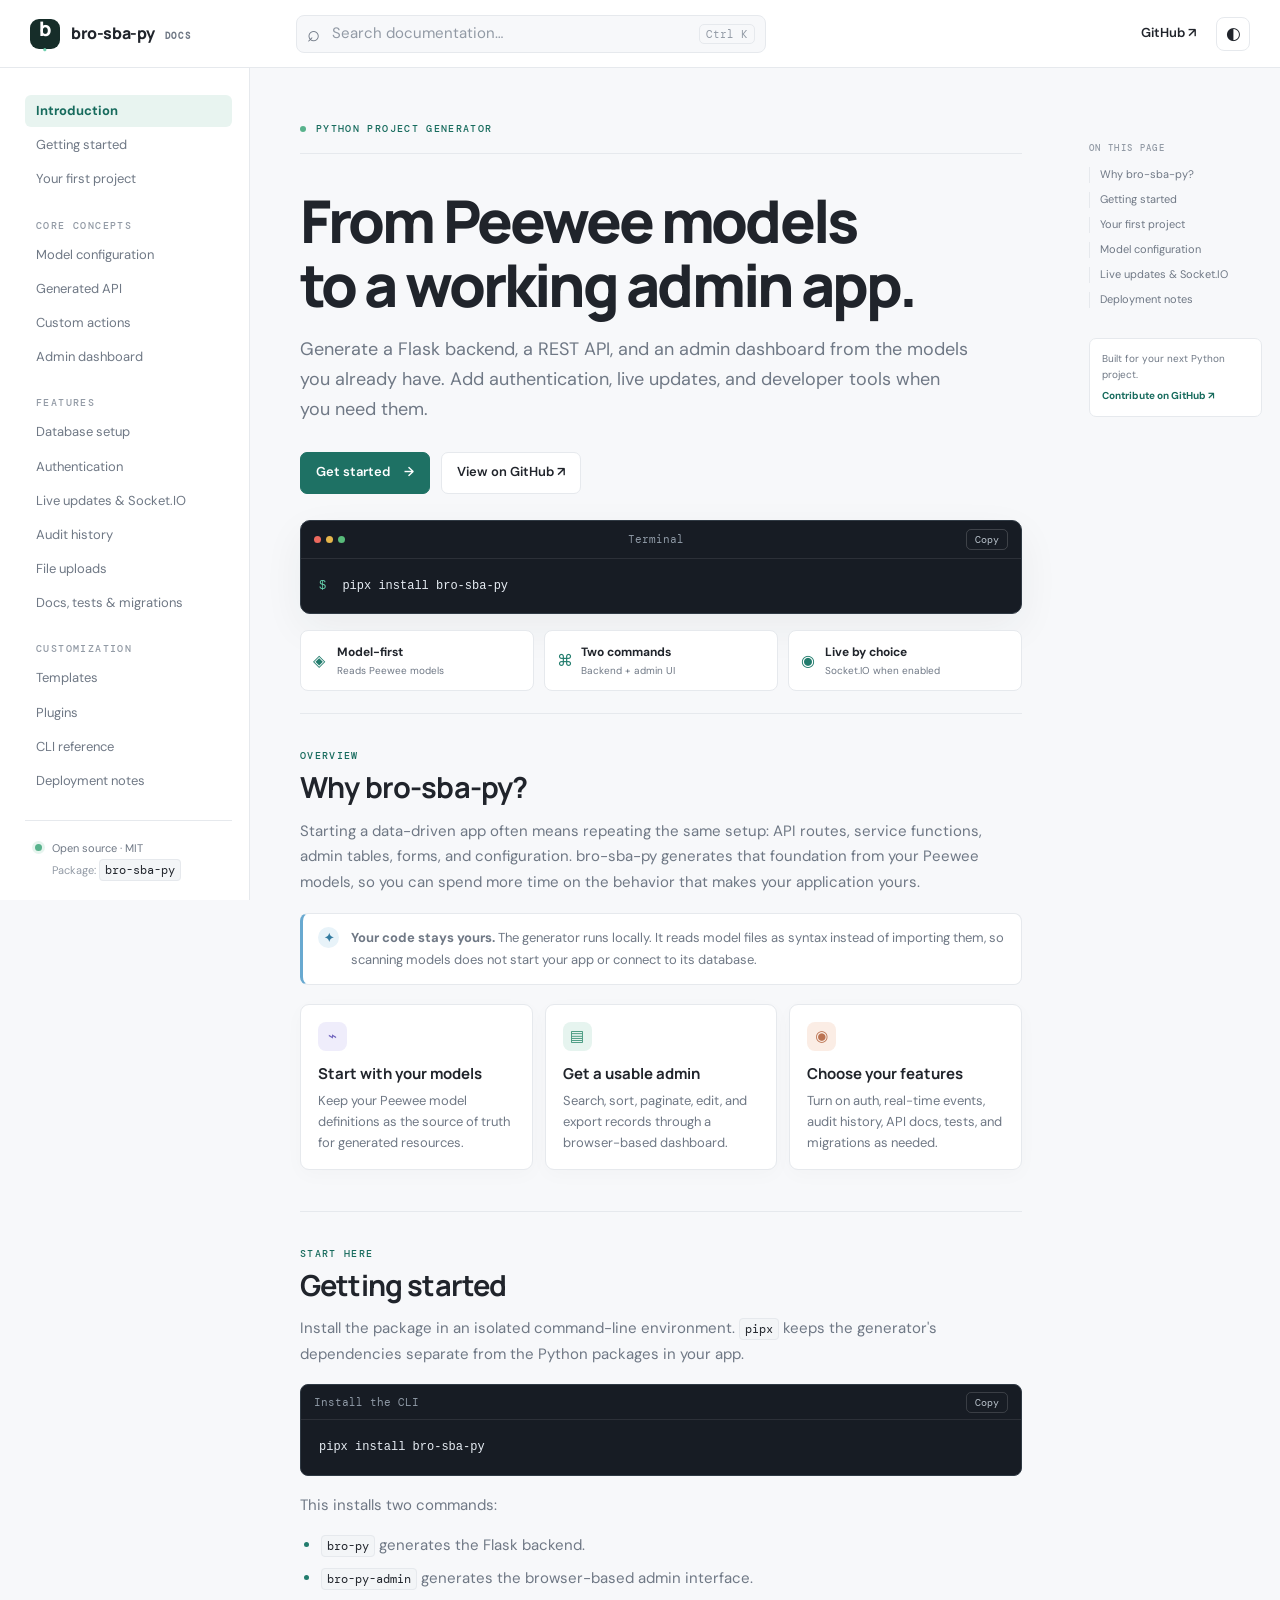
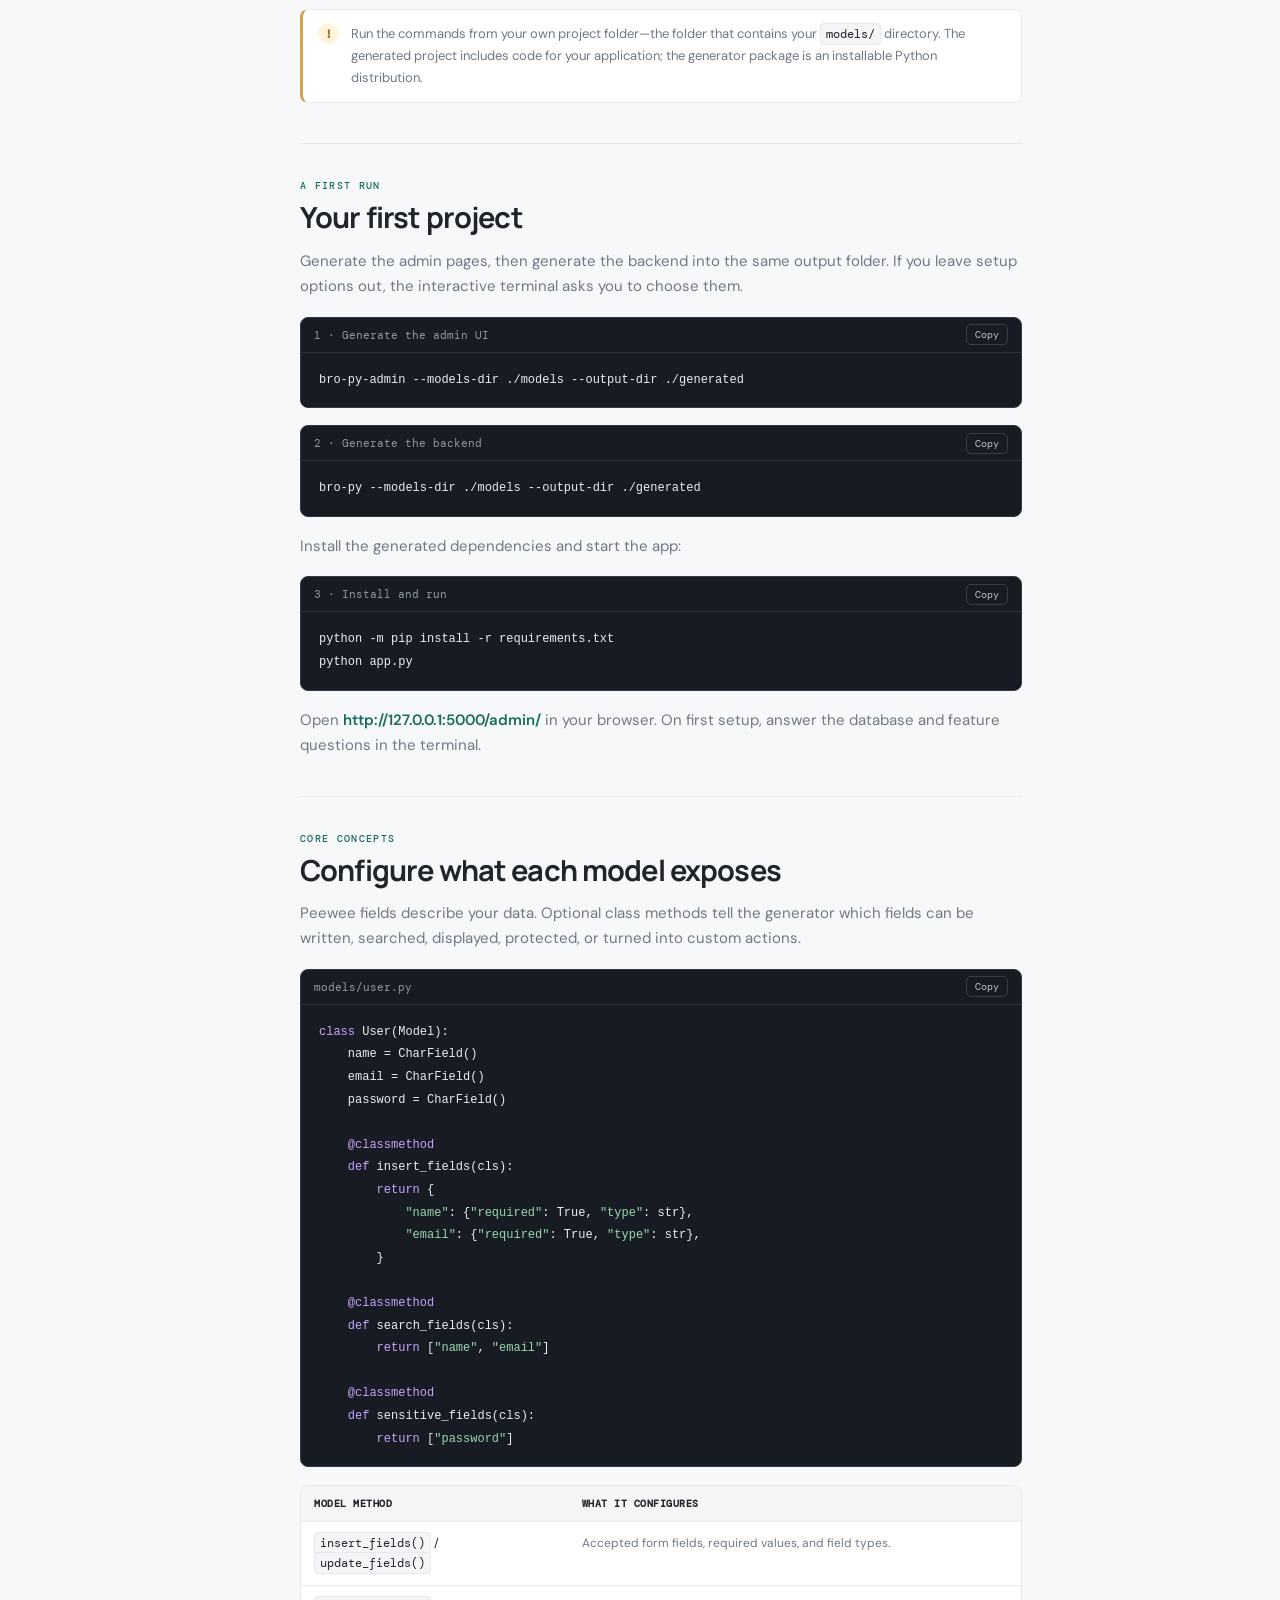
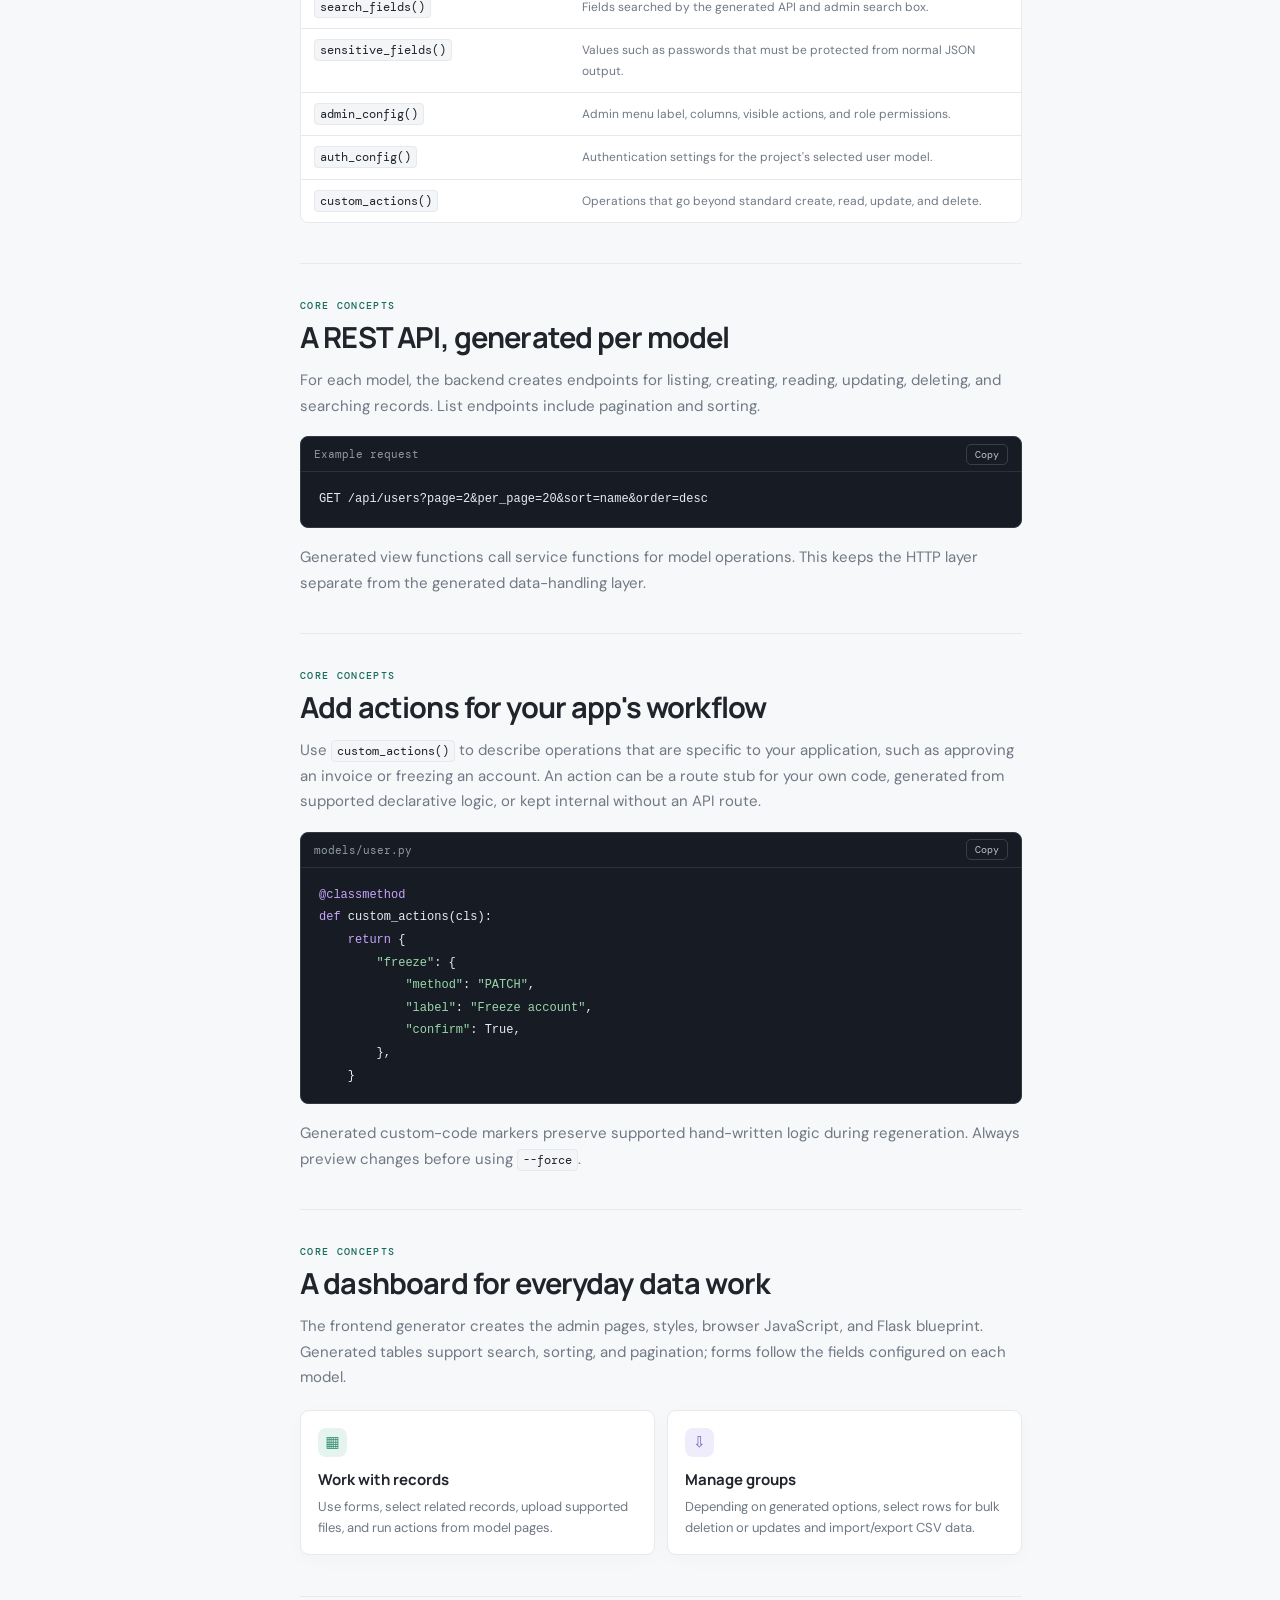
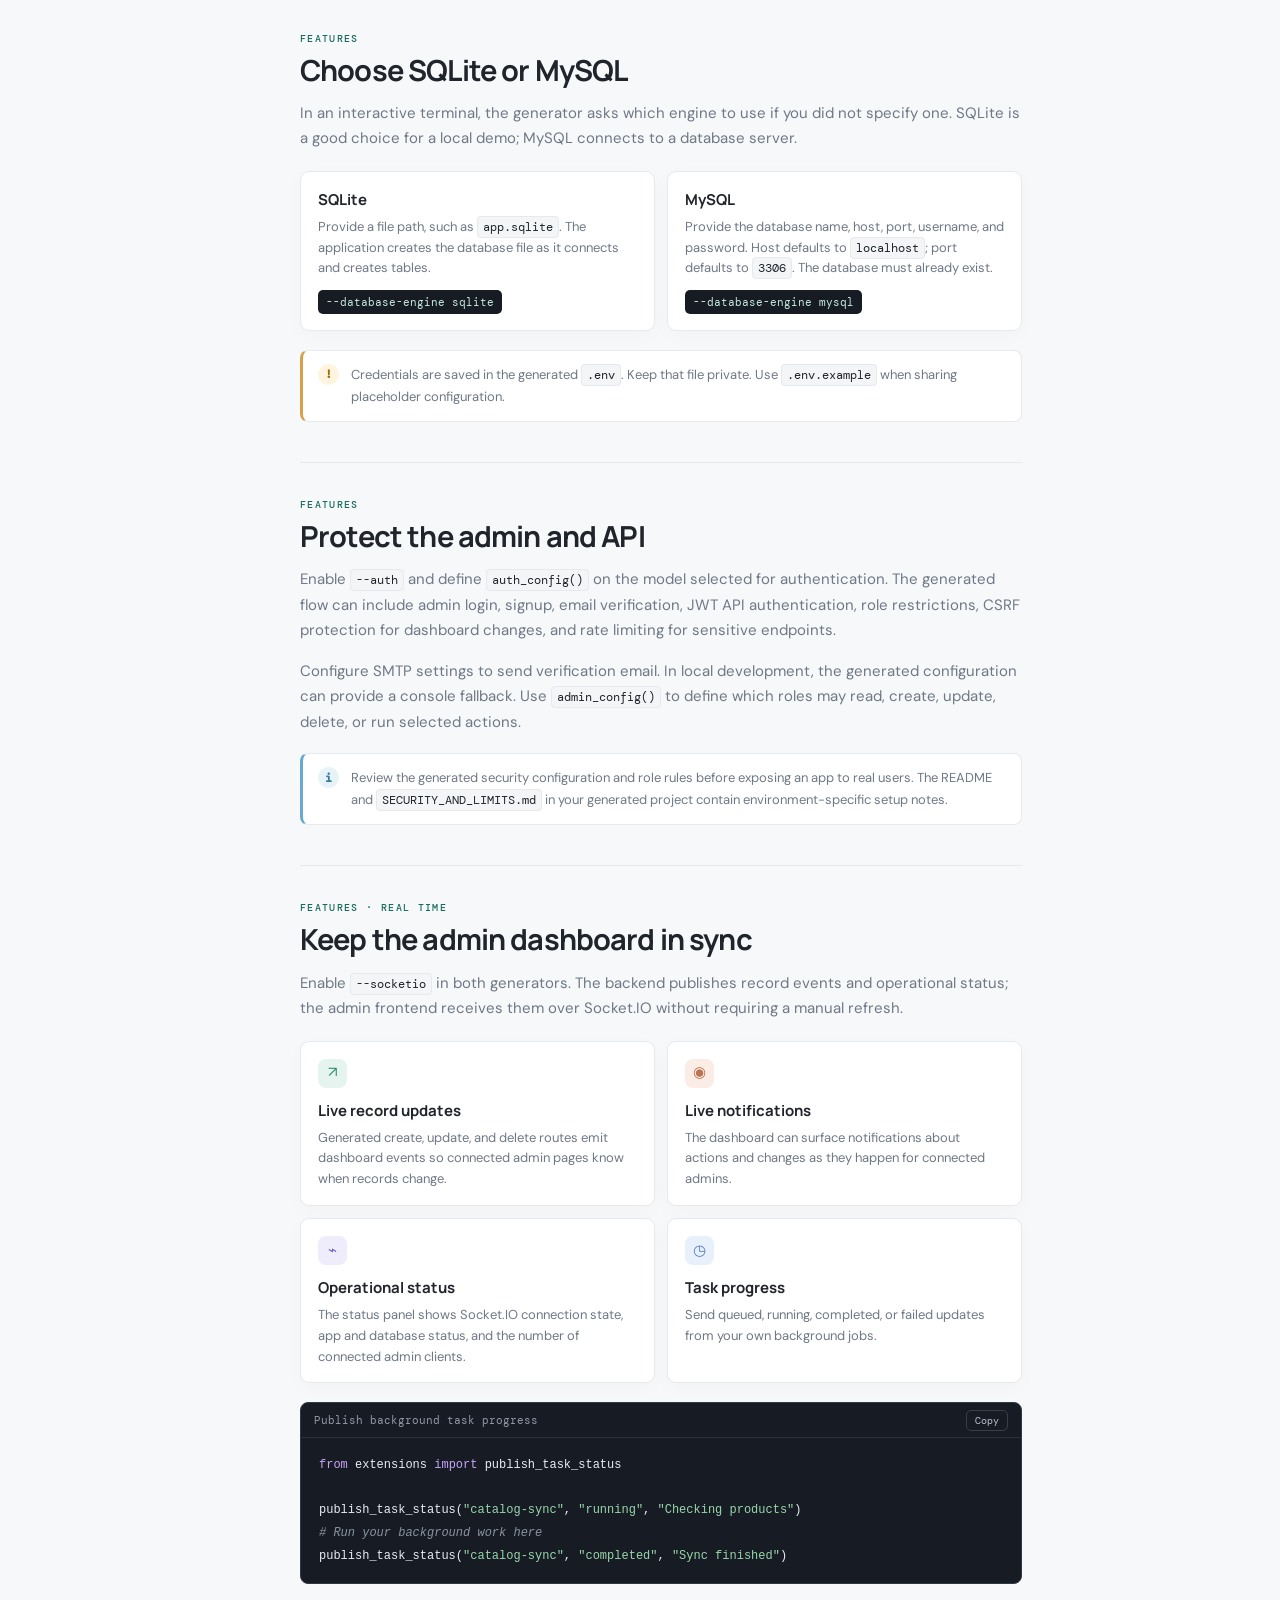
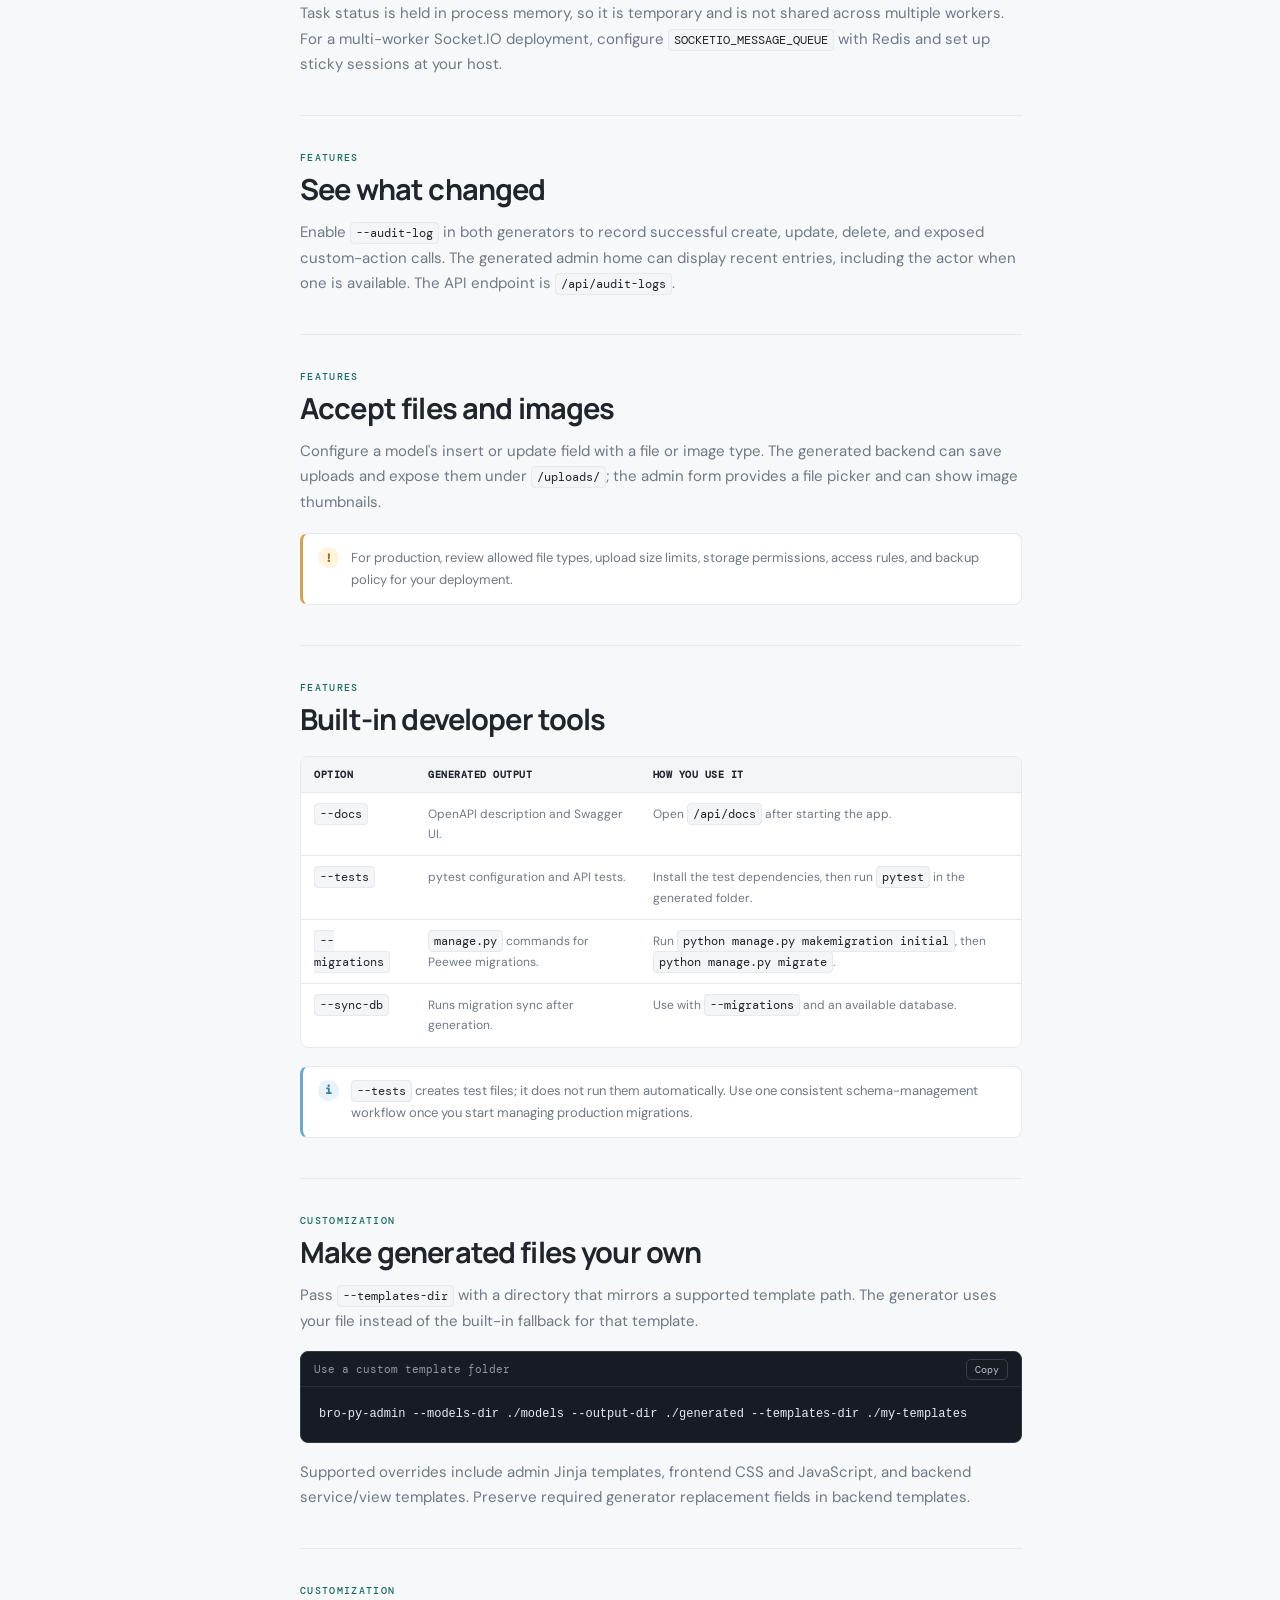
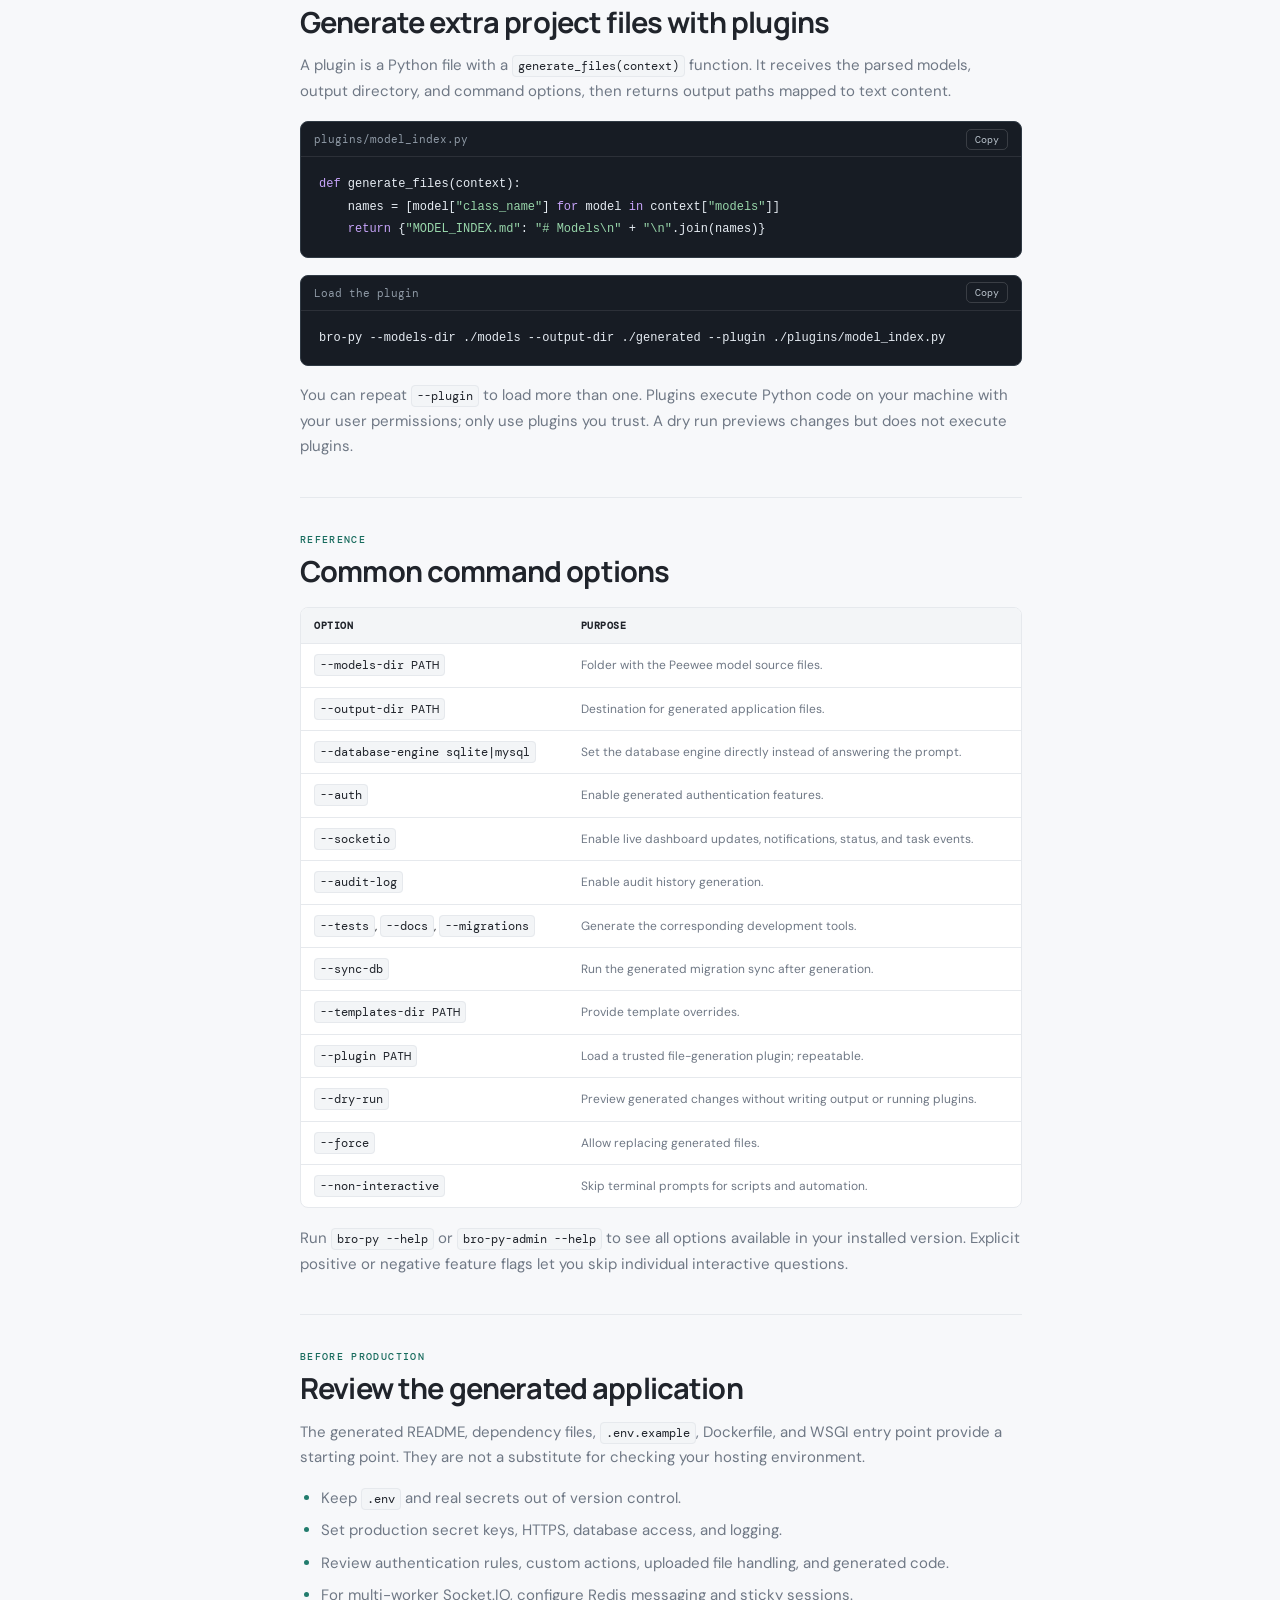
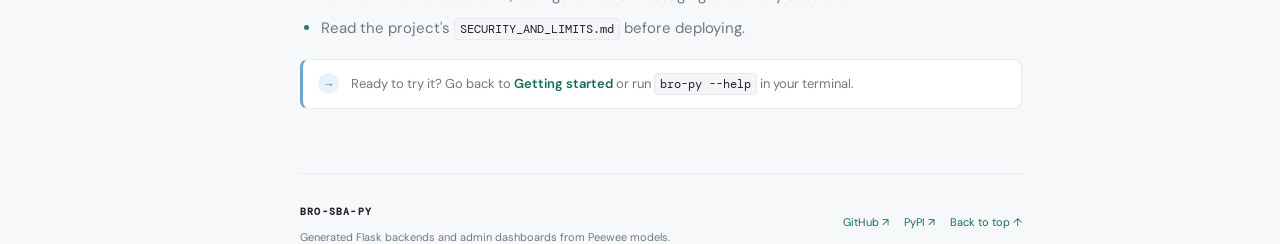
==== index.html @ 882b7e7e "v0.1.0" ====
<!doctype html>
<html lang="en" data-theme="light">
<head>
  <meta charset="utf-8">
  <meta name="viewport" content="width=device-width, initial-scale=1">
  <meta name="description" content="Guides and reference for bro-sba-py, the Peewee-to-Flask backend and admin generator.">
  <title>Documentation · bro-sba-py</title>
  <link rel="preconnect" href="https://fonts.googleapis.com">
  <link rel="preconnect" href="https://fonts.gstatic.com" crossorigin>
  <link href="https://fonts.googleapis.com/css2?family=DM+Mono:wght@400;500&family=DM+Sans:wght@400;500;600;700&family=Manrope:wght@500;600;700;800&display=swap" rel="stylesheet">
  <link rel="stylesheet" href="styles.css">
</head>
<body>
  <div class="site-shell">
    <header class="topbar">
      <button class="mobile-menu icon-button" id="menu-toggle" aria-label="Open navigation" aria-expanded="false">☰</button>
      <a class="brand" href="#introduction" aria-label="bro-sba-py documentation home">
        <span class="brand-mark">b<span>·</span></span>
        <span>bro-sba-py <small>DOCS</small></span>
      </a>
      <label class="search-wrap" for="docs-search">
        <span class="search-icon" aria-hidden="true">⌕</span>
        <input id="docs-search" type="search" placeholder="Search documentation…" autocomplete="off">
        <kbd>Ctrl K</kbd>
      </label>
      <div class="top-actions">
        <a class="github-link" href="https://github.com/selimbenali/bro-sba-py" target="_blank" rel="noreferrer">GitHub <span aria-hidden="true">↗</span></a>
        <button class="icon-button theme-toggle" id="theme-toggle" aria-label="Switch color theme" title="Switch color theme">◐</button>
      </div>
    </header>

    <div class="docs-layout">
      <aside class="sidebar" id="sidebar" aria-label="Documentation navigation">
        <nav class="side-nav">
          <a class="nav-link active" href="#introduction">Introduction</a>
          <a class="nav-link" href="#getting-started">Getting started</a>
          <a class="nav-link" href="#quickstart">Your first project</a>
          <div class="nav-group">Core concepts</div>
          <a class="nav-link" href="#models">Model configuration</a>
          <a class="nav-link" href="#api">Generated API</a>
          <a class="nav-link" href="#custom-actions">Custom actions</a>
          <a class="nav-link" href="#admin">Admin dashboard</a>
          <div class="nav-group">Features</div>
          <a class="nav-link" href="#database">Database setup</a>
          <a class="nav-link" href="#authentication">Authentication</a>
          <a class="nav-link" href="#realtime">Live updates &amp; Socket.IO</a>
          <a class="nav-link" href="#audit">Audit history</a>
          <a class="nav-link" href="#uploads">File uploads</a>
          <a class="nav-link" href="#tooling">Docs, tests &amp; migrations</a>
          <div class="nav-group">Customization</div>
          <a class="nav-link" href="#templates">Templates</a>
          <a class="nav-link" href="#plugins">Plugins</a>
          <a class="nav-link" href="#cli">CLI reference</a>
          <a class="nav-link" href="#deployment">Deployment notes</a>
        </nav>
        <div class="sidebar-footer">
          <span class="status-dot"></span> Open source · MIT
          <span class="version-label">Package: <code>bro-sba-py</code></span>
        </div>
      </aside>

      <main class="article" id="article">
        <div class="article-inner">
          <div class="eyebrow"><span class="eyebrow-dot"></span> Python project generator</div>
          <section class="doc-section hero-section" id="introduction" data-title="Introduction">
            <h1>From Peewee models<br>to a working admin app.</h1>
            <p class="lead">Generate a Flask backend, a REST API, and an admin dashboard from the models you already have. Add authentication, live updates, and developer tools when you need them.</p>
            <div class="hero-actions">
              <a class="button button-primary" href="#getting-started">Get started <span>→</span></a>
              <a class="button button-secondary" href="https://github.com/selimbenali/bro-sba-py" target="_blank" rel="noreferrer">View on GitHub ↗</a>
            </div>
            <div class="terminal-card">
              <div class="terminal-top"><span class="terminal-dots"><i></i><i></i><i></i></span><span>Terminal</span><button class="copy-button" data-copy="pipx install bro-sba-py">Copy</button></div>
              <pre><code><span class="prompt">$</span> pipx install bro-sba-py</code></pre>
            </div>
            <div class="feature-strip">
              <div><span class="strip-icon">◈</span><b>Model-first</b><small>Reads Peewee models</small></div>
              <div><span class="strip-icon">⌘</span><b>Two commands</b><small>Backend + admin UI</small></div>
              <div><span class="strip-icon">◉</span><b>Live by choice</b><small>Socket.IO when enabled</small></div>
            </div>
          </section>

          <section class="doc-section" id="why" data-title="Why bro-sba-py?">
            <div class="section-kicker">OVERVIEW</div>
            <h2>Why bro-sba-py?</h2>
            <p>Starting a data-driven app often means repeating the same setup: API routes, service functions, admin tables, forms, and configuration. bro-sba-py generates that foundation from your Peewee models, so you can spend more time on the behavior that makes your application yours.</p>
            <div class="callout callout-info"><span>✦</span><p><b>Your code stays yours.</b> The generator runs locally. It reads model files as syntax instead of importing them, so scanning models does not start your app or connect to its database.</p></div>
            <div class="card-grid three">
              <article class="info-card"><span class="card-icon lavender">⌁</span><h3>Start with your models</h3><p>Keep your Peewee model definitions as the source of truth for generated resources.</p></article>
              <article class="info-card"><span class="card-icon mint">▤</span><h3>Get a usable admin</h3><p>Search, sort, paginate, edit, and export records through a browser-based dashboard.</p></article>
              <article class="info-card"><span class="card-icon peach">◉</span><h3>Choose your features</h3><p>Turn on auth, real-time events, audit history, API docs, tests, and migrations as needed.</p></article>
            </div>
          </section>

          <section class="doc-section" id="getting-started" data-title="Getting started">
            <div class="section-kicker">START HERE</div>
            <h2>Getting started</h2>
            <p>Install the package in an isolated command-line environment. <code>pipx</code> keeps the generator's dependencies separate from the Python packages in your app.</p>
            <div class="code-card"><div class="code-head"><span>Install the CLI</span><button class="copy-button" data-copy="pipx install bro-sba-py">Copy</button></div><pre><code>pipx install bro-sba-py</code></pre></div>
            <p>This installs two commands:</p>
            <ul class="clean-list"><li><code>bro-py</code> generates the Flask backend.</li><li><code>bro-py-admin</code> generates the browser-based admin interface.</li></ul>
            <div class="callout callout-warn"><span>!</span><p>Run the commands from your own project folder—the folder that contains your <code>models/</code> directory. The generated project includes code for your application; the generator package is an installable Python distribution.</p></div>
          </section>

          <section class="doc-section" id="quickstart" data-title="Your first project">
            <div class="section-kicker">A FIRST RUN</div>
            <h2>Your first project</h2>
            <p>Generate the admin pages, then generate the backend into the same output folder. If you leave setup options out, the interactive terminal asks you to choose them.</p>
            <div class="code-card"><div class="code-head"><span>1 · Generate the admin UI</span><button class="copy-button" data-copy="bro-py-admin --models-dir ./models --output-dir ./generated">Copy</button></div><pre><code>bro-py-admin --models-dir ./models --output-dir ./generated</code></pre></div>
            <div class="code-card"><div class="code-head"><span>2 · Generate the backend</span><button class="copy-button" data-copy="bro-py --models-dir ./models --output-dir ./generated">Copy</button></div><pre><code>bro-py --models-dir ./models --output-dir ./generated</code></pre></div>
            <p>Install the generated dependencies and start the app:</p>
            <div class="code-card"><div class="code-head"><span>3 · Install and run</span><button class="copy-button" data-copy="python -m pip install -r requirements.txt&#10;python app.py">Copy</button></div><pre><code>python -m pip install -r requirements.txt
python app.py</code></pre></div>
            <p>Open <a href="http://127.0.0.1:5000/admin/" target="_blank" rel="noreferrer">http://127.0.0.1:5000/admin/</a> in your browser. On first setup, answer the database and feature questions in the terminal.</p>
          </section>

          <section class="doc-section" id="models" data-title="Model configuration">
            <div class="section-kicker">CORE CONCEPTS</div>
            <h2>Configure what each model exposes</h2>
            <p>Peewee fields describe your data. Optional class methods tell the generator which fields can be written, searched, displayed, protected, or turned into custom actions.</p>
            <div class="code-card"><div class="code-head"><span>models/user.py</span><button class="copy-button" data-copy="class User(Model):&#10;    name = CharField()&#10;    email = CharField()&#10;    password = CharField()&#10;&#10;    @classmethod&#10;    def insert_fields(cls):&#10;        return {&#10;            'name': {'required': True, 'type': str},&#10;            'email': {'required': True, 'type': str},&#10;        }&#10;&#10;    @classmethod&#10;    def search_fields(cls):&#10;        return ['name', 'email']&#10;&#10;    @classmethod&#10;    def sensitive_fields(cls):&#10;        return ['password']">Copy</button></div><pre><code><span class="syntax-key">class</span> User(Model):
    name = CharField()
    email = CharField()
    password = CharField()

    <span class="syntax-key">@classmethod</span>
    <span class="syntax-key">def</span> insert_fields(cls):
        <span class="syntax-key">return</span> {
            <span class="syntax-string">"name"</span>: {<span class="syntax-string">"required"</span>: True, <span class="syntax-string">"type"</span>: str},
            <span class="syntax-string">"email"</span>: {<span class="syntax-string">"required"</span>: True, <span class="syntax-string">"type"</span>: str},
        }

    <span class="syntax-key">@classmethod</span>
    <span class="syntax-key">def</span> search_fields(cls):
        <span class="syntax-key">return</span> [<span class="syntax-string">"name"</span>, <span class="syntax-string">"email"</span>]

    <span class="syntax-key">@classmethod</span>
    <span class="syntax-key">def</span> sensitive_fields(cls):
        <span class="syntax-key">return</span> [<span class="syntax-string">"password"</span>]</code></pre></div>
            <div class="table-wrap"><table><thead><tr><th>Model method</th><th>What it configures</th></tr></thead><tbody>
              <tr><td><code>insert_fields()</code> / <code>update_fields()</code></td><td>Accepted form fields, required values, and field types.</td></tr>
              <tr><td><code>search_fields()</code></td><td>Fields searched by the generated API and admin search box.</td></tr>
              <tr><td><code>sensitive_fields()</code></td><td>Values such as passwords that must be protected from normal JSON output.</td></tr>
              <tr><td><code>admin_config()</code></td><td>Admin menu label, columns, visible actions, and role permissions.</td></tr>
              <tr><td><code>auth_config()</code></td><td>Authentication settings for the project's selected user model.</td></tr>
              <tr><td><code>custom_actions()</code></td><td>Operations that go beyond standard create, read, update, and delete.</td></tr>
            </tbody></table></div>
          </section>

          <section class="doc-section" id="api" data-title="Generated API">
            <div class="section-kicker">CORE CONCEPTS</div><h2>A REST API, generated per model</h2>
            <p>For each model, the backend creates endpoints for listing, creating, reading, updating, deleting, and searching records. List endpoints include pagination and sorting.</p>
            <div class="code-card"><div class="code-head"><span>Example request</span><button class="copy-button" data-copy="GET /api/users?page=2&amp;per_page=20&amp;sort=name&amp;order=desc">Copy</button></div><pre><code>GET /api/users?page=2&amp;per_page=20&amp;sort=name&amp;order=desc</code></pre></div>
            <p>Generated view functions call service functions for model operations. This keeps the HTTP layer separate from the generated data-handling layer.</p>
          </section>

          <section class="doc-section" id="custom-actions" data-title="Custom actions">
            <div class="section-kicker">CORE CONCEPTS</div><h2>Add actions for your app's workflow</h2>
            <p>Use <code>custom_actions()</code> to describe operations that are specific to your application, such as approving an invoice or freezing an account. An action can be a route stub for your own code, generated from supported declarative logic, or kept internal without an API route.</p>
            <div class="code-card"><div class="code-head"><span>models/user.py</span><button class="copy-button" data-copy="@classmethod&#10;def custom_actions(cls):&#10;    return {&#10;        'freeze': {&#10;            'method': 'PATCH',&#10;            'label': 'Freeze account',&#10;            'confirm': True,&#10;        },&#10;    }">Copy</button></div><pre><code><span class="syntax-key">@classmethod</span>
<span class="syntax-key">def</span> custom_actions(cls):
    <span class="syntax-key">return</span> {
        <span class="syntax-string">"freeze"</span>: {
            <span class="syntax-string">"method"</span>: <span class="syntax-string">"PATCH"</span>,
            <span class="syntax-string">"label"</span>: <span class="syntax-string">"Freeze account"</span>,
            <span class="syntax-string">"confirm"</span>: True,
        },
    }</code></pre></div>
            <p>Generated custom-code markers preserve supported hand-written logic during regeneration. Always preview changes before using <code>--force</code>.</p>
          </section>

          <section class="doc-section" id="admin" data-title="Admin dashboard">
            <div class="section-kicker">CORE CONCEPTS</div><h2>A dashboard for everyday data work</h2>
            <p>The frontend generator creates the admin pages, styles, browser JavaScript, and Flask blueprint. Generated tables support search, sorting, and pagination; forms follow the fields configured on each model.</p>
            <div class="card-grid two">
              <article class="info-card"><span class="card-icon mint">▦</span><h3>Work with records</h3><p>Use forms, select related records, upload supported files, and run actions from model pages.</p></article>
              <article class="info-card"><span class="card-icon lavender">⇩</span><h3>Manage groups</h3><p>Depending on generated options, select rows for bulk deletion or updates and import/export CSV data.</p></article>
            </div>
          </section>

          <section class="doc-section" id="database" data-title="Database setup">
            <div class="section-kicker">FEATURES</div><h2>Choose SQLite or MySQL</h2>
            <p>In an interactive terminal, the generator asks which engine to use if you did not specify one. SQLite is a good choice for a local demo; MySQL connects to a database server.</p>
            <div class="card-grid two">
              <article class="info-card"><h3>SQLite</h3><p>Provide a file path, such as <code>app.sqlite</code>. The application creates the database file as it connects and creates tables.</p><div class="code-inline">--database-engine sqlite</div></article>
              <article class="info-card"><h3>MySQL</h3><p>Provide the database name, host, port, username, and password. Host defaults to <code>localhost</code>; port defaults to <code>3306</code>. The database must already exist.</p><div class="code-inline">--database-engine mysql</div></article>
            </div>
            <div class="callout callout-warn"><span>!</span><p>Credentials are saved in the generated <code>.env</code>. Keep that file private. Use <code>.env.example</code> when sharing placeholder configuration.</p></div>
          </section>

          <section class="doc-section" id="authentication" data-title="Authentication">
            <div class="section-kicker">FEATURES</div><h2>Protect the admin and API</h2>
            <p>Enable <code>--auth</code> and define <code>auth_config()</code> on the model selected for authentication. The generated flow can include admin login, signup, email verification, JWT API authentication, role restrictions, CSRF protection for dashboard changes, and rate limiting for sensitive endpoints.</p>
            <p>Configure SMTP settings to send verification email. In local development, the generated configuration can provide a console fallback. Use <code>admin_config()</code> to define which roles may read, create, update, delete, or run selected actions.</p>
            <div class="callout callout-info"><span>i</span><p>Review the generated security configuration and role rules before exposing an app to real users. The README and <code>SECURITY_AND_LIMITS.md</code> in your generated project contain environment-specific setup notes.</p></div>
          </section>

          <section class="doc-section" id="realtime" data-title="Live updates and Socket.IO">
            <div class="section-kicker">FEATURES · REAL TIME</div><h2>Keep the admin dashboard in sync</h2>
            <p>Enable <code>--socketio</code> in both generators. The backend publishes record events and operational status; the admin frontend receives them over Socket.IO without requiring a manual refresh.</p>
            <div class="card-grid two">
              <article class="info-card"><span class="card-icon mint">↗</span><h3>Live record updates</h3><p>Generated create, update, and delete routes emit dashboard events so connected admin pages know when records change.</p></article>
              <article class="info-card"><span class="card-icon peach">◉</span><h3>Live notifications</h3><p>The dashboard can surface notifications about actions and changes as they happen for connected admins.</p></article>
              <article class="info-card"><span class="card-icon lavender">⌁</span><h3>Operational status</h3><p>The status panel shows Socket.IO connection state, app and database status, and the number of connected admin clients.</p></article>
              <article class="info-card"><span class="card-icon blue">◷</span><h3>Task progress</h3><p>Send queued, running, completed, or failed updates from your own background jobs.</p></article>
            </div>
            <div class="code-card"><div class="code-head"><span>Publish background task progress</span><button class="copy-button" data-copy="from extensions import publish_task_status&#10;&#10;publish_task_status('catalog-sync', 'running', 'Checking products')&#10;# Run your background work here&#10;publish_task_status('catalog-sync', 'completed', 'Sync finished')">Copy</button></div><pre><code><span class="syntax-key">from</span> extensions <span class="syntax-key">import</span> publish_task_status

publish_task_status(<span class="syntax-string">"catalog-sync"</span>, <span class="syntax-string">"running"</span>, <span class="syntax-string">"Checking products"</span>)
<span class="syntax-comment"># Run your background work here</span>
publish_task_status(<span class="syntax-string">"catalog-sync"</span>, <span class="syntax-string">"completed"</span>, <span class="syntax-string">"Sync finished"</span>)</code></pre></div>
            <p>Task status is held in process memory, so it is temporary and is not shared across multiple workers. For a multi-worker Socket.IO deployment, configure <code>SOCKETIO_MESSAGE_QUEUE</code> with Redis and set up sticky sessions at your host.</p>
          </section>

          <section class="doc-section" id="audit" data-title="Audit history">
            <div class="section-kicker">FEATURES</div><h2>See what changed</h2>
            <p>Enable <code>--audit-log</code> in both generators to record successful create, update, delete, and exposed custom-action calls. The generated admin home can display recent entries, including the actor when one is available. The API endpoint is <code>/api/audit-logs</code>.</p>
          </section>

          <section class="doc-section" id="uploads" data-title="File uploads">
            <div class="section-kicker">FEATURES</div><h2>Accept files and images</h2>
            <p>Configure a model's insert or update field with a file or image type. The generated backend can save uploads and expose them under <code>/uploads/</code>; the admin form provides a file picker and can show image thumbnails.</p>
            <div class="callout callout-warn"><span>!</span><p>For production, review allowed file types, upload size limits, storage permissions, access rules, and backup policy for your deployment.</p></div>
          </section>

          <section class="doc-section" id="tooling" data-title="Docs, tests and migrations">
            <div class="section-kicker">FEATURES</div><h2>Built-in developer tools</h2>
            <div class="table-wrap"><table><thead><tr><th>Option</th><th>Generated output</th><th>How you use it</th></tr></thead><tbody>
              <tr><td><code>--docs</code></td><td>OpenAPI description and Swagger UI.</td><td>Open <code>/api/docs</code> after starting the app.</td></tr>
              <tr><td><code>--tests</code></td><td>pytest configuration and API tests.</td><td>Install the test dependencies, then run <code>pytest</code> in the generated folder.</td></tr>
              <tr><td><code>--migrations</code></td><td><code>manage.py</code> commands for Peewee migrations.</td><td>Run <code>python manage.py makemigration initial</code>, then <code>python manage.py migrate</code>.</td></tr>
              <tr><td><code>--sync-db</code></td><td>Runs migration sync after generation.</td><td>Use with <code>--migrations</code> and an available database.</td></tr>
            </tbody></table></div>
            <div class="callout callout-info"><span>i</span><p><code>--tests</code> creates test files; it does not run them automatically. Use one consistent schema-management workflow once you start managing production migrations.</p></div>
          </section>

          <section class="doc-section" id="templates" data-title="Templates">
            <div class="section-kicker">CUSTOMIZATION</div><h2>Make generated files your own</h2>
            <p>Pass <code>--templates-dir</code> with a directory that mirrors a supported template path. The generator uses your file instead of the built-in fallback for that template.</p>
            <div class="code-card"><div class="code-head"><span>Use a custom template folder</span><button class="copy-button" data-copy="bro-py-admin --models-dir ./models --output-dir ./generated --templates-dir ./my-templates">Copy</button></div><pre><code>bro-py-admin --models-dir ./models --output-dir ./generated --templates-dir ./my-templates</code></pre></div>
            <p>Supported overrides include admin Jinja templates, frontend CSS and JavaScript, and backend service/view templates. Preserve required generator replacement fields in backend templates.</p>
          </section>

          <section class="doc-section" id="plugins" data-title="Plugins">
            <div class="section-kicker">CUSTOMIZATION</div><h2>Generate extra project files with plugins</h2>
            <p>A plugin is a Python file with a <code>generate_files(context)</code> function. It receives the parsed models, output directory, and command options, then returns output paths mapped to text content.</p>
            <div class="code-card"><div class="code-head"><span>plugins/model_index.py</span><button class="copy-button" data-copy="def generate_files(context):&#10;    names = [model['class_name'] for model in context['models']]&#10;    return {'MODEL_INDEX.md': '# Models\\n' + '\\n'.join(names)}">Copy</button></div><pre><code><span class="syntax-key">def</span> generate_files(context):
    names = [model[<span class="syntax-string">"class_name"</span>] <span class="syntax-key">for</span> model <span class="syntax-key">in</span> context[<span class="syntax-string">"models"</span>]]
    <span class="syntax-key">return</span> {<span class="syntax-string">"MODEL_INDEX.md"</span>: <span class="syntax-string">"# Models\n"</span> + <span class="syntax-string">"\n"</span>.join(names)}</code></pre></div>
            <div class="code-card"><div class="code-head"><span>Load the plugin</span><button class="copy-button" data-copy="bro-py --models-dir ./models --output-dir ./generated --plugin ./plugins/model_index.py">Copy</button></div><pre><code>bro-py --models-dir ./models --output-dir ./generated --plugin ./plugins/model_index.py</code></pre></div>
            <p>You can repeat <code>--plugin</code> to load more than one. Plugins execute Python code on your machine with your user permissions; only use plugins you trust. A dry run previews changes but does not execute plugins.</p>
          </section>

          <section class="doc-section" id="cli" data-title="CLI reference">
            <div class="section-kicker">REFERENCE</div><h2>Common command options</h2>
            <div class="table-wrap"><table><thead><tr><th>Option</th><th>Purpose</th></tr></thead><tbody>
              <tr><td><code>--models-dir PATH</code></td><td>Folder with the Peewee model source files.</td></tr>
              <tr><td><code>--output-dir PATH</code></td><td>Destination for generated application files.</td></tr>
              <tr><td><code>--database-engine sqlite|mysql</code></td><td>Set the database engine directly instead of answering the prompt.</td></tr>
              <tr><td><code>--auth</code></td><td>Enable generated authentication features.</td></tr>
              <tr><td><code>--socketio</code></td><td>Enable live dashboard updates, notifications, status, and task events.</td></tr>
              <tr><td><code>--audit-log</code></td><td>Enable audit history generation.</td></tr>
              <tr><td><code>--tests</code>, <code>--docs</code>, <code>--migrations</code></td><td>Generate the corresponding development tools.</td></tr>
              <tr><td><code>--sync-db</code></td><td>Run the generated migration sync after generation.</td></tr>
              <tr><td><code>--templates-dir PATH</code></td><td>Provide template overrides.</td></tr>
              <tr><td><code>--plugin PATH</code></td><td>Load a trusted file-generation plugin; repeatable.</td></tr>
              <tr><td><code>--dry-run</code></td><td>Preview generated changes without writing output or running plugins.</td></tr>
              <tr><td><code>--force</code></td><td>Allow replacing generated files.</td></tr>
              <tr><td><code>--non-interactive</code></td><td>Skip terminal prompts for scripts and automation.</td></tr>
            </tbody></table></div>
            <p>Run <code>bro-py --help</code> or <code>bro-py-admin --help</code> to see all options available in your installed version. Explicit positive or negative feature flags let you skip individual interactive questions.</p>
          </section>

          <section class="doc-section" id="deployment" data-title="Deployment notes">
            <div class="section-kicker">BEFORE PRODUCTION</div><h2>Review the generated application</h2>
            <p>The generated README, dependency files, <code>.env.example</code>, Dockerfile, and WSGI entry point provide a starting point. They are not a substitute for checking your hosting environment.</p>
            <ul class="clean-list"><li>Keep <code>.env</code> and real secrets out of version control.</li><li>Set production secret keys, HTTPS, database access, and logging.</li><li>Review authentication rules, custom actions, uploaded file handling, and generated code.</li><li>For multi-worker Socket.IO, configure Redis messaging and sticky sessions.</li><li>Read the project's <code>SECURITY_AND_LIMITS.md</code> before deploying.</li></ul>
            <div class="callout callout-info"><span>→</span><p>Ready to try it? Go back to <a href="#getting-started">Getting started</a> or run <code>bro-py --help</code> in your terminal.</p></div>
          </section>

          <footer class="article-footer"><div><span class="footer-label">BRO-SBA-PY</span><p>Generated Flask backends and admin dashboards from Peewee models.</p></div><div class="footer-links"><a href="https://github.com/selimbenali/bro-sba-py" target="_blank" rel="noreferrer">GitHub ↗</a><a href="https://pypi.org/project/bro-sba-py/" target="_blank" rel="noreferrer">PyPI ↗</a><a href="#introduction">Back to top ↑</a></div></footer>
        </div>
      </main>

      <aside class="toc" aria-label="On this page"><div class="toc-title">ON THIS PAGE</div><a href="#why">Why bro-sba-py?</a><a href="#getting-started">Getting started</a><a href="#quickstart">Your first project</a><a href="#models">Model configuration</a><a href="#realtime">Live updates &amp; Socket.IO</a><a href="#deployment">Deployment notes</a><div class="toc-note">Built for your next Python project.<br><a href="https://github.com/selimbenali/bro-sba-py" target="_blank" rel="noreferrer">Contribute on GitHub ↗</a></div></aside>
    </div>
    <div class="search-overlay" id="search-overlay" aria-hidden="true"><div class="search-dialog"><div class="dialog-search"><span>⌕</span><input id="overlay-search" type="search" placeholder="Search docs..." autocomplete="off"><kbd>ESC</kbd></div><div id="search-results" class="search-results"><div class="search-hint">Type to search documentation</div></div></div></div>
  </div>
  <script src="app.js"></script>
</body>
</html>
---- styles.css ----
:root{color-scheme:light;--bg:#f7f8fa;--panel:#fff;--panel-soft:#f3f5f7;--text:#20242b;--muted:#6f7885;--subtle:#929aa5;--border:#e6e9ed;--accent:#227c6d;--accent-strong:#176b5d;--accent-soft:#e8f4f0;--code:#171c24;--code-text:#e7edf4;--shadow:0 14px 40px rgba(30,45,55,.06)}
html[data-theme="dark"]{color-scheme:dark;--bg:#11151a;--panel:#171d24;--panel-soft:#1d252d;--text:#e9edf1;--muted:#a0abb7;--subtle:#7f8a96;--border:#2a333d;--accent:#62c3a9;--accent-strong:#82d7bf;--accent-soft:#203b35;--code:#0b0e12;--code-text:#e7edf4;--shadow:0 16px 45px rgba(0,0,0,.18)}
*{box-sizing:border-box}html{scroll-behavior:smooth;scroll-padding-top:92px}body{margin:0;background:var(--bg);color:var(--text);font-family:"DM Sans",system-ui,sans-serif;font-size:15px;line-height:1.7}a{color:var(--accent-strong);text-decoration:none}a:hover{text-decoration:underline}.site-shell{min-height:100vh}.topbar{height:68px;position:sticky;top:0;z-index:30;display:flex;align-items:center;gap:30px;padding:0 30px;background:color-mix(in srgb,var(--panel) 92%,transparent);border-bottom:1px solid var(--border);backdrop-filter:blur(18px)}.brand{display:flex;align-items:center;gap:11px;min-width:236px;color:var(--text);font-family:Manrope,sans-serif;font-size:16px;font-weight:800;letter-spacing:-.4px}.brand:hover{text-decoration:none}.brand small{margin-left:7px;color:var(--muted);font:600 9px "DM Mono",monospace;letter-spacing:1.7px}.brand-mark{height:30px;width:30px;display:grid;place-items:center;border-radius:9px;background:#162d29;color:#fff;font-size:20px;line-height:1}.brand-mark span{color:#72d0b0}.search-wrap{height:38px;width:min(470px,42vw);display:flex;align-items:center;gap:10px;padding:0 10px;border:1px solid var(--border);border-radius:8px;background:var(--bg);color:var(--muted)}.search-wrap input,.dialog-search input{width:100%;min-width:0;border:0;outline:0;background:transparent;color:var(--text);font:inherit}.search-wrap input::placeholder,.dialog-search input::placeholder{color:var(--subtle)}.search-icon{font-size:22px;line-height:1}.search-wrap kbd,.dialog-search kbd{white-space:nowrap;padding:2px 6px;border:1px solid var(--border);border-radius:5px;color:var(--subtle);font:11px "DM Mono",monospace}.top-actions{display:flex;align-items:center;gap:20px;margin-left:auto}.github-link{color:var(--text);font-size:13px;font-weight:600}.icon-button{width:34px;height:34px;display:grid;place-items:center;border:1px solid var(--border);border-radius:8px;background:var(--panel);color:var(--text);font-size:17px;cursor:pointer}.mobile-menu{display:none}.docs-layout{display:grid;grid-template-columns:250px minmax(0,1fr) 208px;max-width:1600px;margin:0 auto}.sidebar{height:calc(100vh - 68px);position:sticky;top:68px;display:flex;flex-direction:column;overflow:auto;padding:27px 17px 18px 25px;border-right:1px solid var(--border);background:var(--panel)}.side-nav{display:flex;flex-direction:column;gap:2px}.nav-group{margin:21px 0 5px 11px;color:var(--subtle);font:500 10px "DM Mono",monospace;letter-spacing:1.4px;text-transform:uppercase}.nav-link{display:block;padding:7px 11px;border-radius:6px;color:var(--muted);font-size:13px;line-height:1.4;transition:background .15s,color .15s}.nav-link:hover{background:var(--panel-soft);color:var(--text);text-decoration:none}.nav-link.active{background:var(--accent-soft);color:var(--accent-strong);font-weight:700}.sidebar-footer{display:grid;grid-template-columns:9px 1fr;align-items:center;gap:4px 8px;margin-top:auto;padding:18px 10px 2px;border-top:1px solid var(--border);color:var(--muted);font-size:11px}.status-dot,.eyebrow-dot{display:block;width:7px;height:7px;border-radius:50%;background:#58b28c;box-shadow:0 0 0 3px color-mix(in srgb,#58b28c 15%,transparent)}.version-label{grid-column:2;color:var(--subtle)}.version-label code{color:var(--muted)}.article{min-width:0;padding:54px 50px 35px}.article-inner{max-width:790px;margin:0 auto}.eyebrow,.section-kicker{display:flex;align-items:center;gap:10px;color:var(--accent-strong);font:500 10px "DM Mono",monospace;letter-spacing:1.35px;text-transform:uppercase}.eyebrow{margin-bottom:18px}.eyebrow-dot{width:6px;height:6px;box-shadow:none}.hero-section{padding-bottom:45px}.hero-section h1{margin:0 0 19px;font:800 clamp(38px,5vw,59px)/1.08 Manrope,sans-serif;letter-spacing:-2.9px}.lead{max-width:670px;margin:0;color:var(--muted);font-size:18px;line-height:1.65}.hero-actions{display:flex;gap:11px;margin:27px 0 26px}.button{min-height:42px;display:inline-flex;align-items:center;gap:14px;padding:0 15px;border:1px solid var(--border);border-radius:7px;font-size:13px;font-weight:700}.button:hover{text-decoration:none;transform:translateY(-1px)}.button-primary{border-color:#1e7164;background:#1e7164;color:white}.button-secondary{background:var(--panel);color:var(--text)}.terminal-card{overflow:hidden;border:1px solid #303a44;border-radius:10px;background:var(--code);box-shadow:var(--shadow)}.terminal-top,.code-head{height:38px;display:flex;align-items:center;justify-content:space-between;padding:0 13px;border-bottom:1px solid rgba(255,255,255,.09);color:#8f9aa6;font:11px "DM Mono",monospace}.terminal-dots{display:flex;gap:5px}.terminal-dots i{width:7px;height:7px;border-radius:50%;background:#ec695e}.terminal-dots i:nth-child(2){background:#e5b54b}.terminal-dots i:nth-child(3){background:#58bb7a}.terminal-card pre,.code-card pre{overflow:auto;margin:0;padding:16px 18px;color:var(--code-text);font:12px/1.8 "DM Mono",monospace}.prompt{margin-right:9px;color:#67d3ae}.copy-button{padding:3px 8px;border:1px solid rgba(255,255,255,.17);border-radius:5px;background:transparent;color:#bac3cc;font:10px "DM Mono",monospace;cursor:pointer}.copy-button:hover{border-color:var(--accent);color:#fff}.feature-strip{display:grid;grid-template-columns:repeat(3,1fr);gap:10px;margin-top:16px}.feature-strip>div{display:grid;grid-template-columns:24px 1fr;align-items:center;padding:11px 12px;border:1px solid var(--border);border-radius:8px;background:var(--panel)}.strip-icon{grid-row:span 2;color:var(--accent);font-size:16px}.feature-strip b{font-size:12px}.feature-strip small{color:var(--muted);font-size:10px}.doc-section{padding:35px 0 22px;border-top:1px solid var(--border);scroll-margin-top:88px}.doc-section h2{margin:7px 0 13px;font:700 29px/1.25 Manrope,sans-serif;letter-spacing:-.85px}.doc-section h3{margin:0 0 7px;font:700 15px Manrope,sans-serif}.doc-section p{margin:10px 0 15px;color:var(--muted)}.doc-section p code,.clean-list code,.table-wrap code,.callout code,.version-label code{padding:2px 5px;border:1px solid var(--border);border-radius:4px;background:var(--panel-soft);color:var(--text);font:12px "DM Mono",monospace}.doc-section a{font-weight:600}.card-grid{display:grid;gap:12px;margin:19px 0}.card-grid.three{grid-template-columns:repeat(3,minmax(0,1fr))}.card-grid.two{grid-template-columns:repeat(2,minmax(0,1fr))}.info-card{padding:17px 17px 15px;border:1px solid var(--border);border-radius:9px;background:var(--panel);box-shadow:0 5px 20px rgba(20,35,45,.025)}.info-card p{margin:5px 0 0;font-size:13px;line-height:1.6}.card-icon{width:29px;height:29px;display:grid;place-items:center;margin-bottom:12px;border-radius:8px;font-size:15px}.card-icon.lavender{background:#efedfb;color:#7064bd}.card-icon.mint{background:#e6f4ef;color:#338e71}.card-icon.peach{background:#fbede5;color:#bb7352}.card-icon.blue{background:#e8f0fc;color:#567dbb}.callout{display:flex;align-items:flex-start;gap:12px;margin:18px 0;padding:13px 15px;border:1px solid var(--border);border-radius:8px;background:var(--panel);font-size:13px}.callout>span{flex:none;width:21px;height:21px;display:grid;place-items:center;border-radius:50%;font:700 12px "DM Mono",monospace}.callout p{margin:0}.callout-info{border-left:3px solid #68a9d0}.callout-info>span{background:#e8f3f9;color:#347ba0}.callout-warn{border-left:3px solid #d5a14a}.callout-warn>span{background:#fff5df;color:#9d6c13}.code-card{overflow:hidden;margin:17px 0;border:1px solid #303a44;border-radius:8px;background:var(--code)}.code-head{height:35px}.code-head .copy-button{border-color:rgba(255,255,255,.15)}.syntax-key{color:#c7a4fa}.syntax-string{color:#98d6aa}.syntax-comment{color:#87939e;font-style:italic}.clean-list{display:grid;gap:7px;margin:10px 0 17px;padding-left:21px;color:var(--muted)}.clean-list li::marker{color:var(--accent)}.table-wrap{overflow:auto;margin:18px 0;border:1px solid var(--border);border-radius:8px;background:var(--panel)}table{width:100%;border-collapse:collapse;text-align:left;font-size:12px}th,td{padding:11px 13px;border-bottom:1px solid var(--border);vertical-align:top}th{background:var(--panel-soft);color:var(--text);font:600 10px "DM Mono",monospace;letter-spacing:.5px;text-transform:uppercase}td{color:var(--muted)}td:first-child{color:var(--text)}tr:last-child td{border-bottom:0}.code-inline{display:inline-block;margin-top:11px;padding:5px 8px;border-radius:5px;background:var(--code);color:#c7eadf;font:11px "DM Mono",monospace}.article-footer{display:flex;justify-content:space-between;gap:20px;margin-top:24px;padding:24px 0 8px;border-top:1px solid var(--border)}.footer-label{font:700 10px "DM Mono",monospace;letter-spacing:1.2px;color:var(--text)}.article-footer p{margin:4px 0 0;color:var(--muted);font-size:11px}.footer-links{display:flex;align-items:center;gap:15px;white-space:nowrap;font-size:11px}.toc{height:calc(100vh - 68px);position:sticky;top:68px;padding:74px 18px 20px 17px;color:var(--muted)}.toc-title{margin-bottom:13px;color:var(--subtle);font:500 9px "DM Mono",monospace;letter-spacing:1.35px}.toc>a{display:block;margin:0 0 9px;padding-left:10px;border-left:1px solid var(--border);color:var(--muted);font-size:11px;line-height:1.45}.toc>a:hover{border-color:var(--accent);color:var(--accent-strong);text-decoration:none}.toc-note{margin-top:30px;padding:12px;border:1px solid var(--border);border-radius:7px;background:var(--panel);font-size:10px;line-height:1.6}.toc-note a{display:inline-block;margin-top:5px;font-weight:700}.search-overlay{display:none;position:fixed;inset:0;z-index:50;align-items:flex-start;justify-content:center;padding:14vh 18px 20px;background:rgba(13,20,25,.42);backdrop-filter:blur(3px)}.search-overlay.open{display:flex}.search-dialog{width:min(590px,100%);overflow:hidden;border:1px solid var(--border);border-radius:12px;background:var(--panel);box-shadow:0 25px 90px rgba(0,0,0,.25)}.dialog-search{height:55px;display:flex;align-items:center;gap:11px;padding:0 16px;border-bottom:1px solid var(--border);color:var(--muted);font-size:20px}.dialog-search input{font-size:14px}.search-results{max-height:55vh;overflow:auto;padding:8px}.search-hint{padding:18px;color:var(--muted);font-size:12px}.search-result{display:block;padding:10px 12px;border-radius:7px;color:var(--text)}.search-result:hover,.search-result:focus{background:var(--accent-soft);text-decoration:none;outline:none}.search-result b{display:block;font-size:13px}.search-result span{display:block;overflow:hidden;color:var(--muted);font-size:11px;text-overflow:ellipsis;white-space:nowrap}.no-results{padding:18px;color:var(--muted);font-size:12px}
@media(max-width:1200px){.docs-layout{grid-template-columns:230px minmax(0,1fr)}.toc{display:none}.article{padding-inline:clamp(24px,6vw,65px)}}
@media(max-width:760px){.topbar{height:58px;gap:11px;padding:0 13px}.mobile-menu{display:grid;flex:none;width:31px;height:31px;font-size:15px}.brand{min-width:0;font-size:14px}.brand-mark{width:27px;height:27px}.brand small{font-size:8px}.search-wrap{width:auto;flex:1;height:34px;padding:0 8px}.search-wrap kbd{display:none}.top-actions{gap:9px}.github-link{display:none}.theme-toggle{width:31px;height:31px}.docs-layout{display:block}.sidebar{width:min(300px,88vw);height:calc(100dvh - 58px);position:fixed;z-index:25;top:58px;left:0;transform:translateX(-105%);transition:transform .2s ease;box-shadow:var(--shadow)}.sidebar.open{transform:translateX(0)}.article{padding:38px 20px 25px}.hero-section h1{font-size:clamp(36px,10vw,52px);letter-spacing:-2.1px}.lead{font-size:16px}.feature-strip{grid-template-columns:1fr}.feature-strip>div{padding:9px 12px}.card-grid.three,.card-grid.two{grid-template-columns:1fr}.doc-section{padding-top:29px}.doc-section h2{font-size:25px}.article-footer{flex-direction:column}.footer-links{flex-wrap:wrap}.search-wrap:focus-within{position:absolute;left:54px;right:58px;width:auto;background:var(--panel)} }
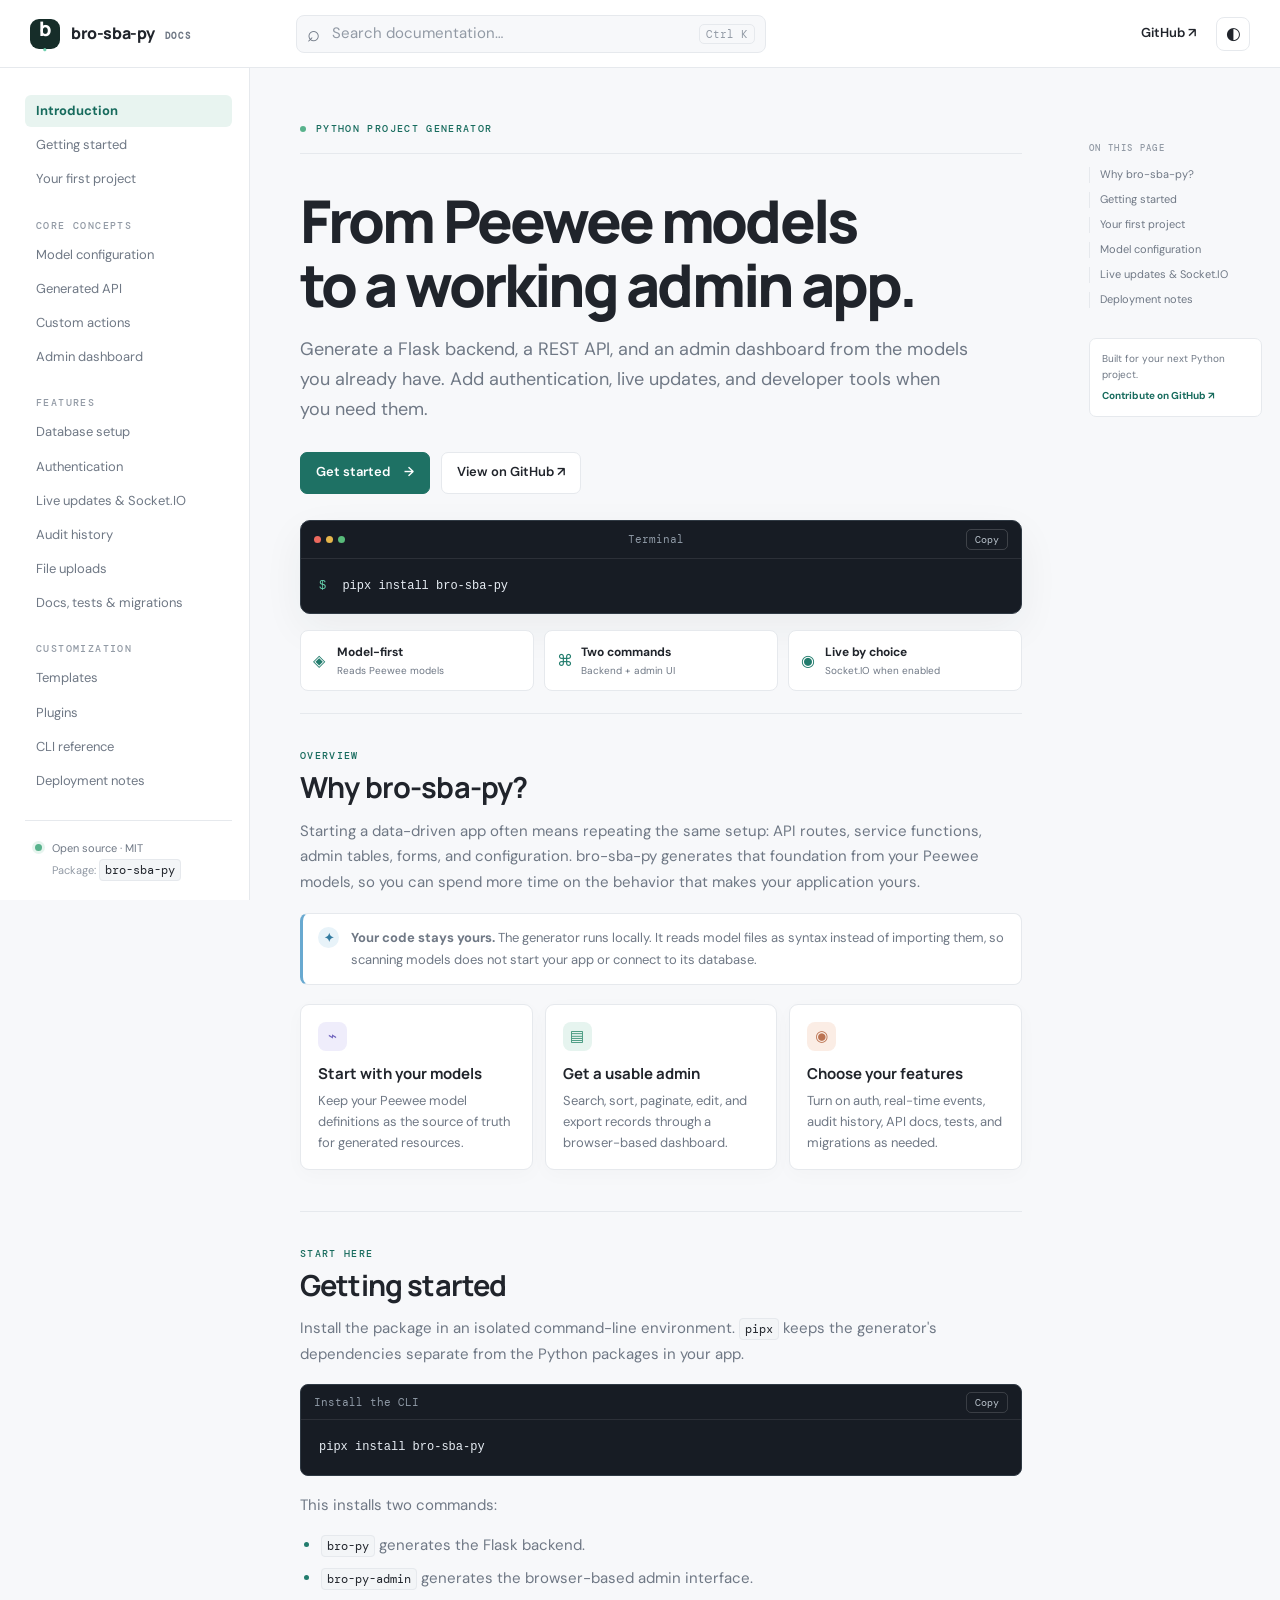
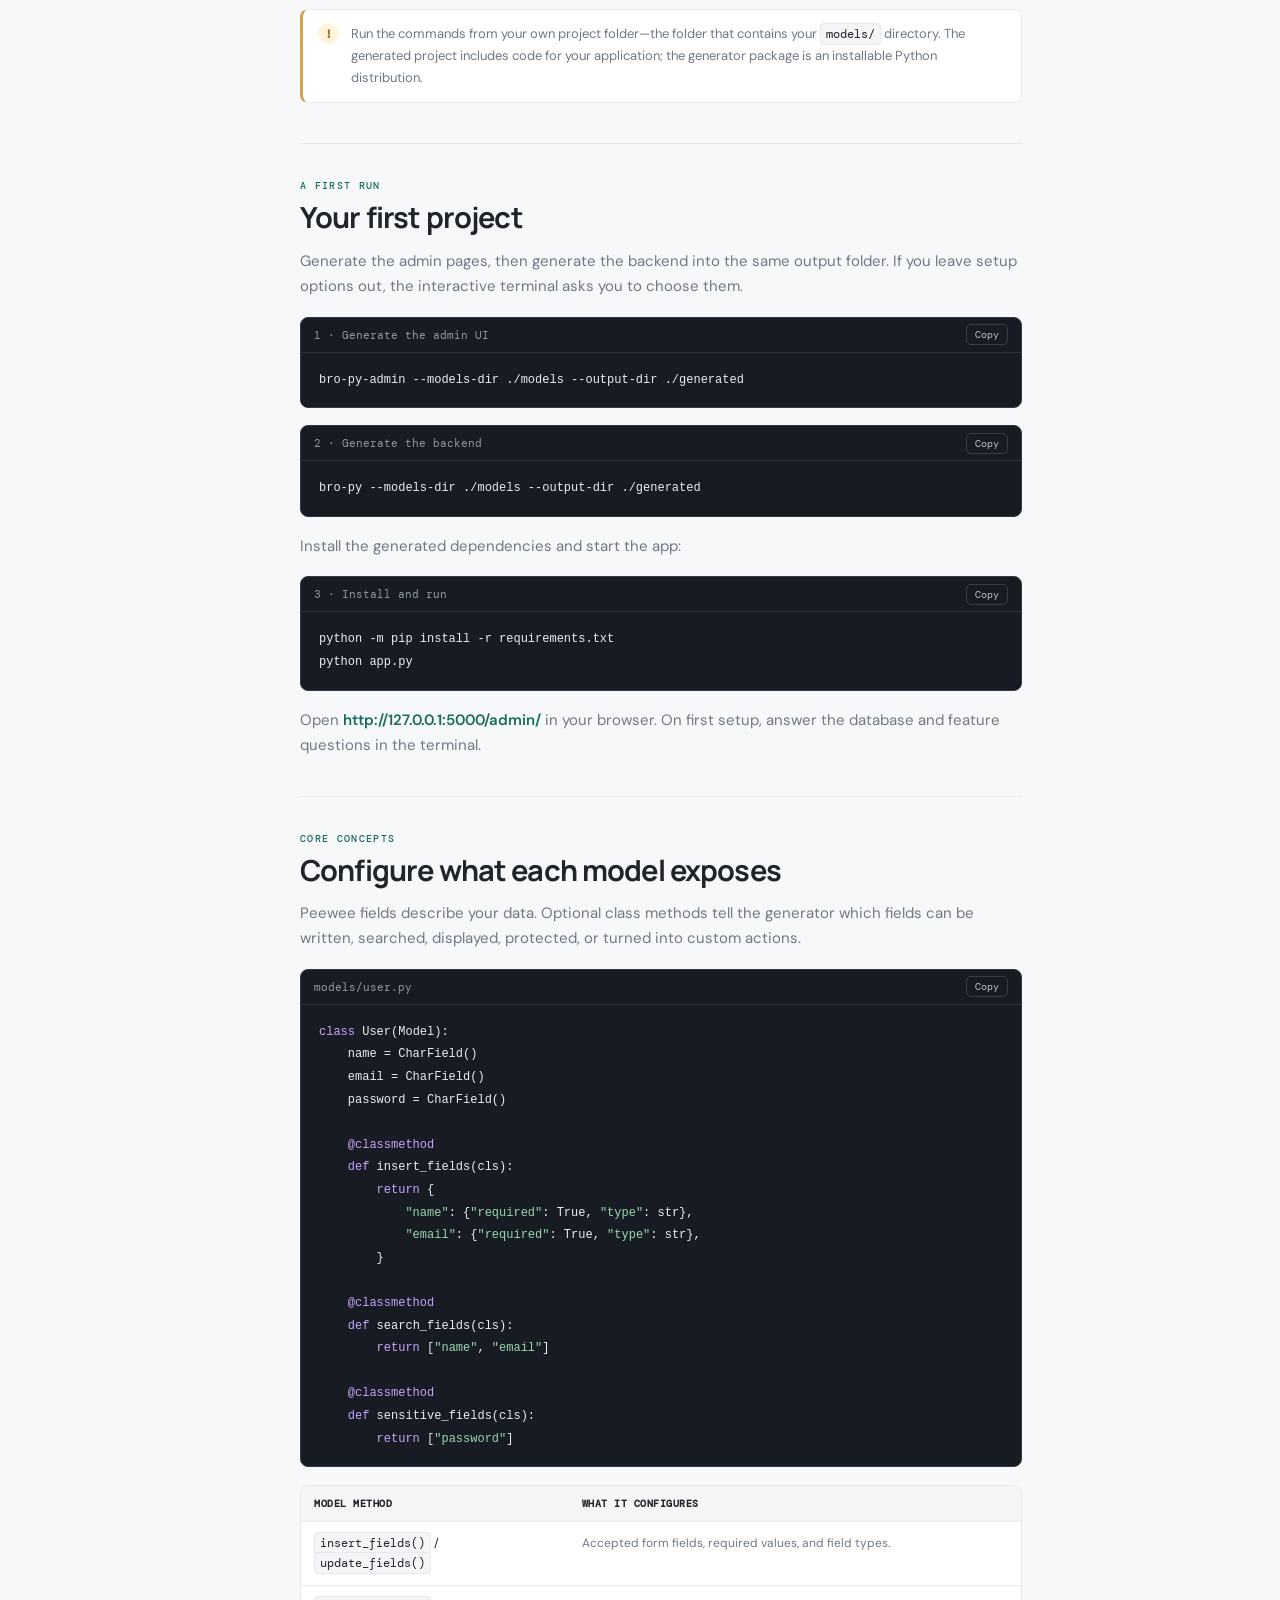
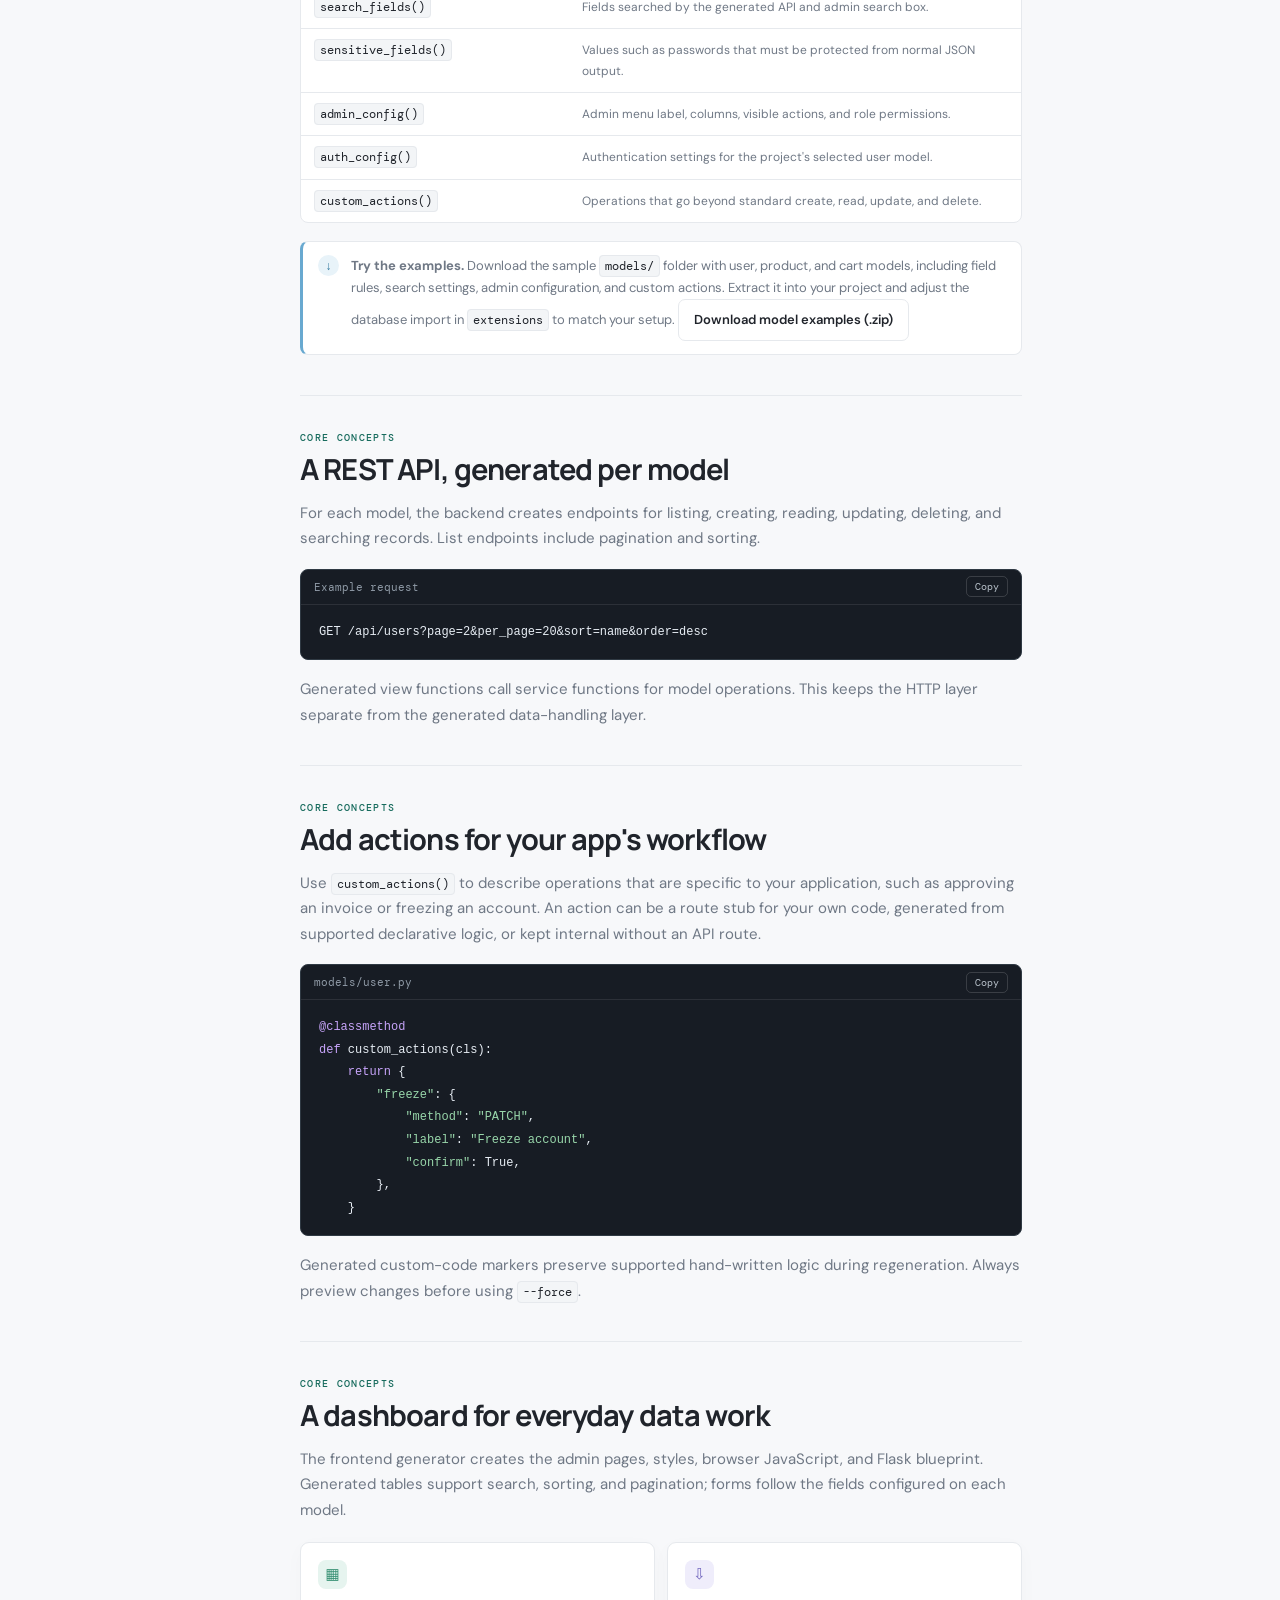
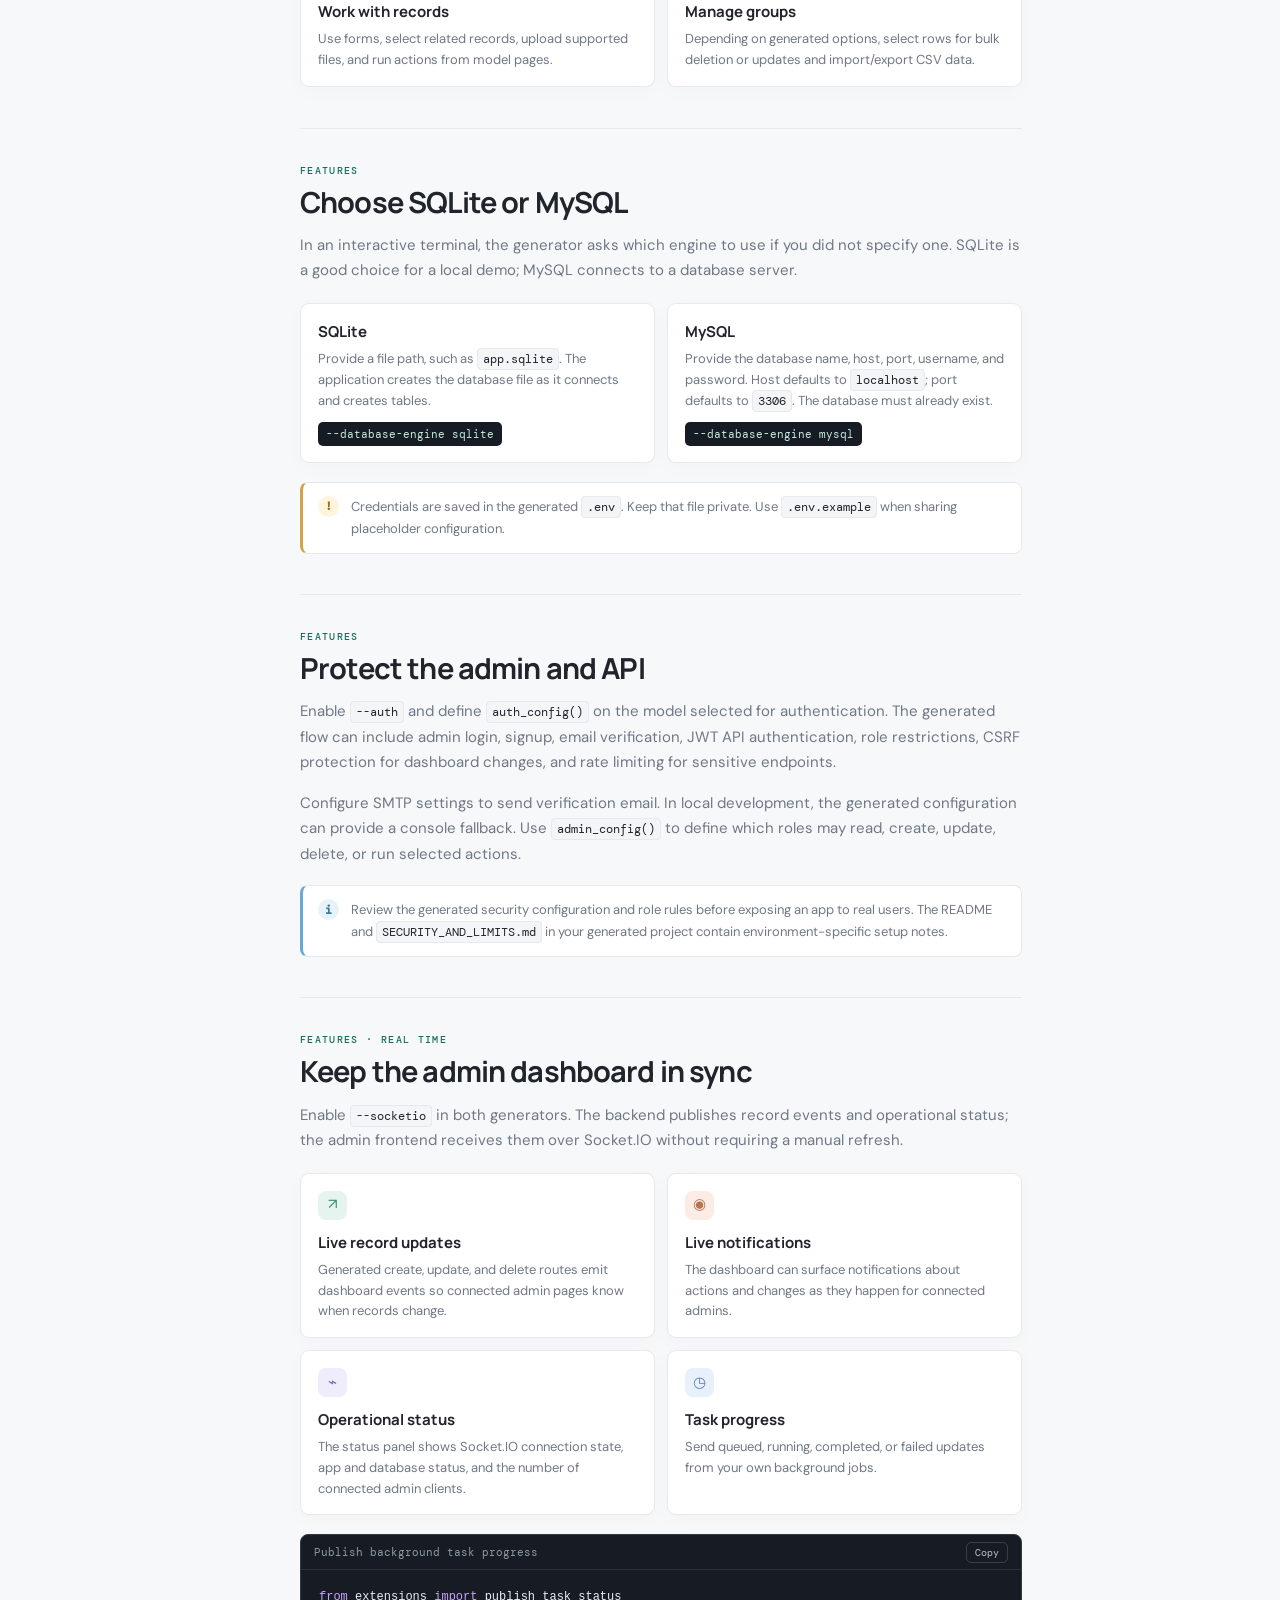
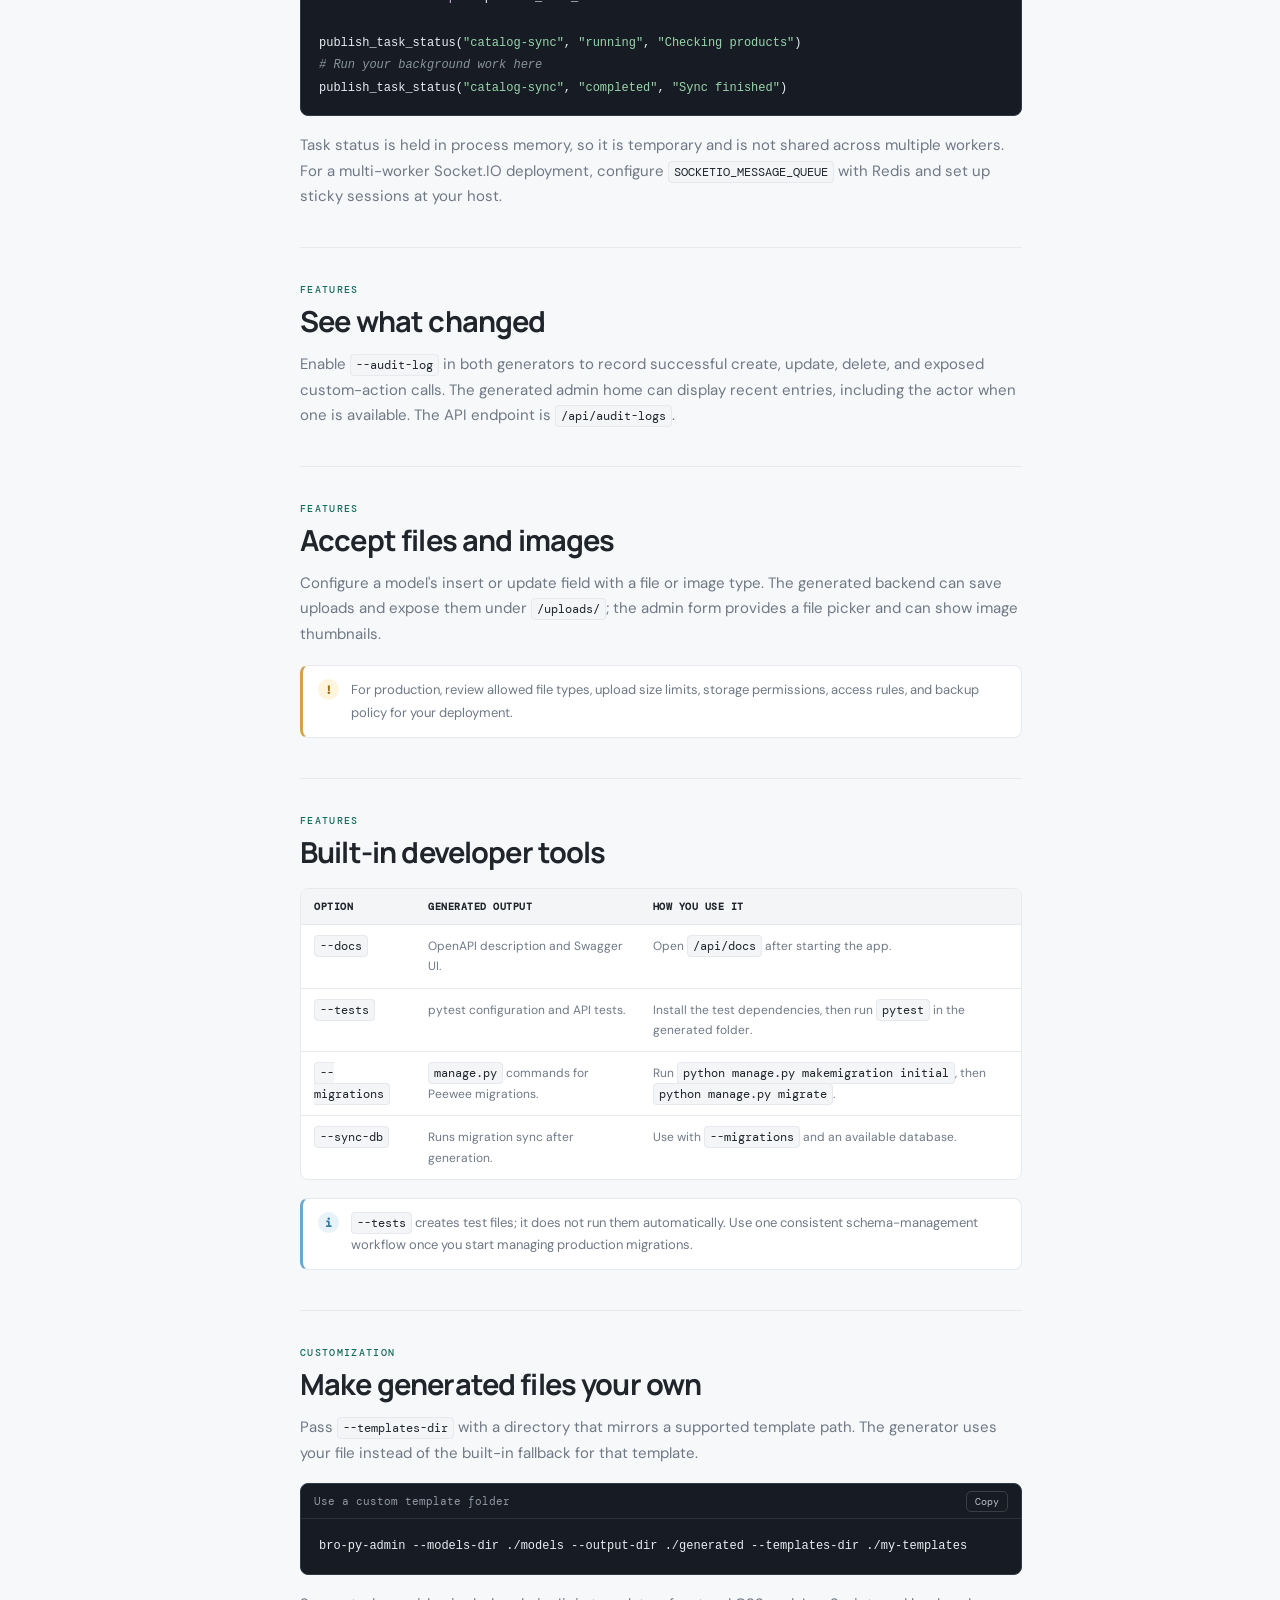
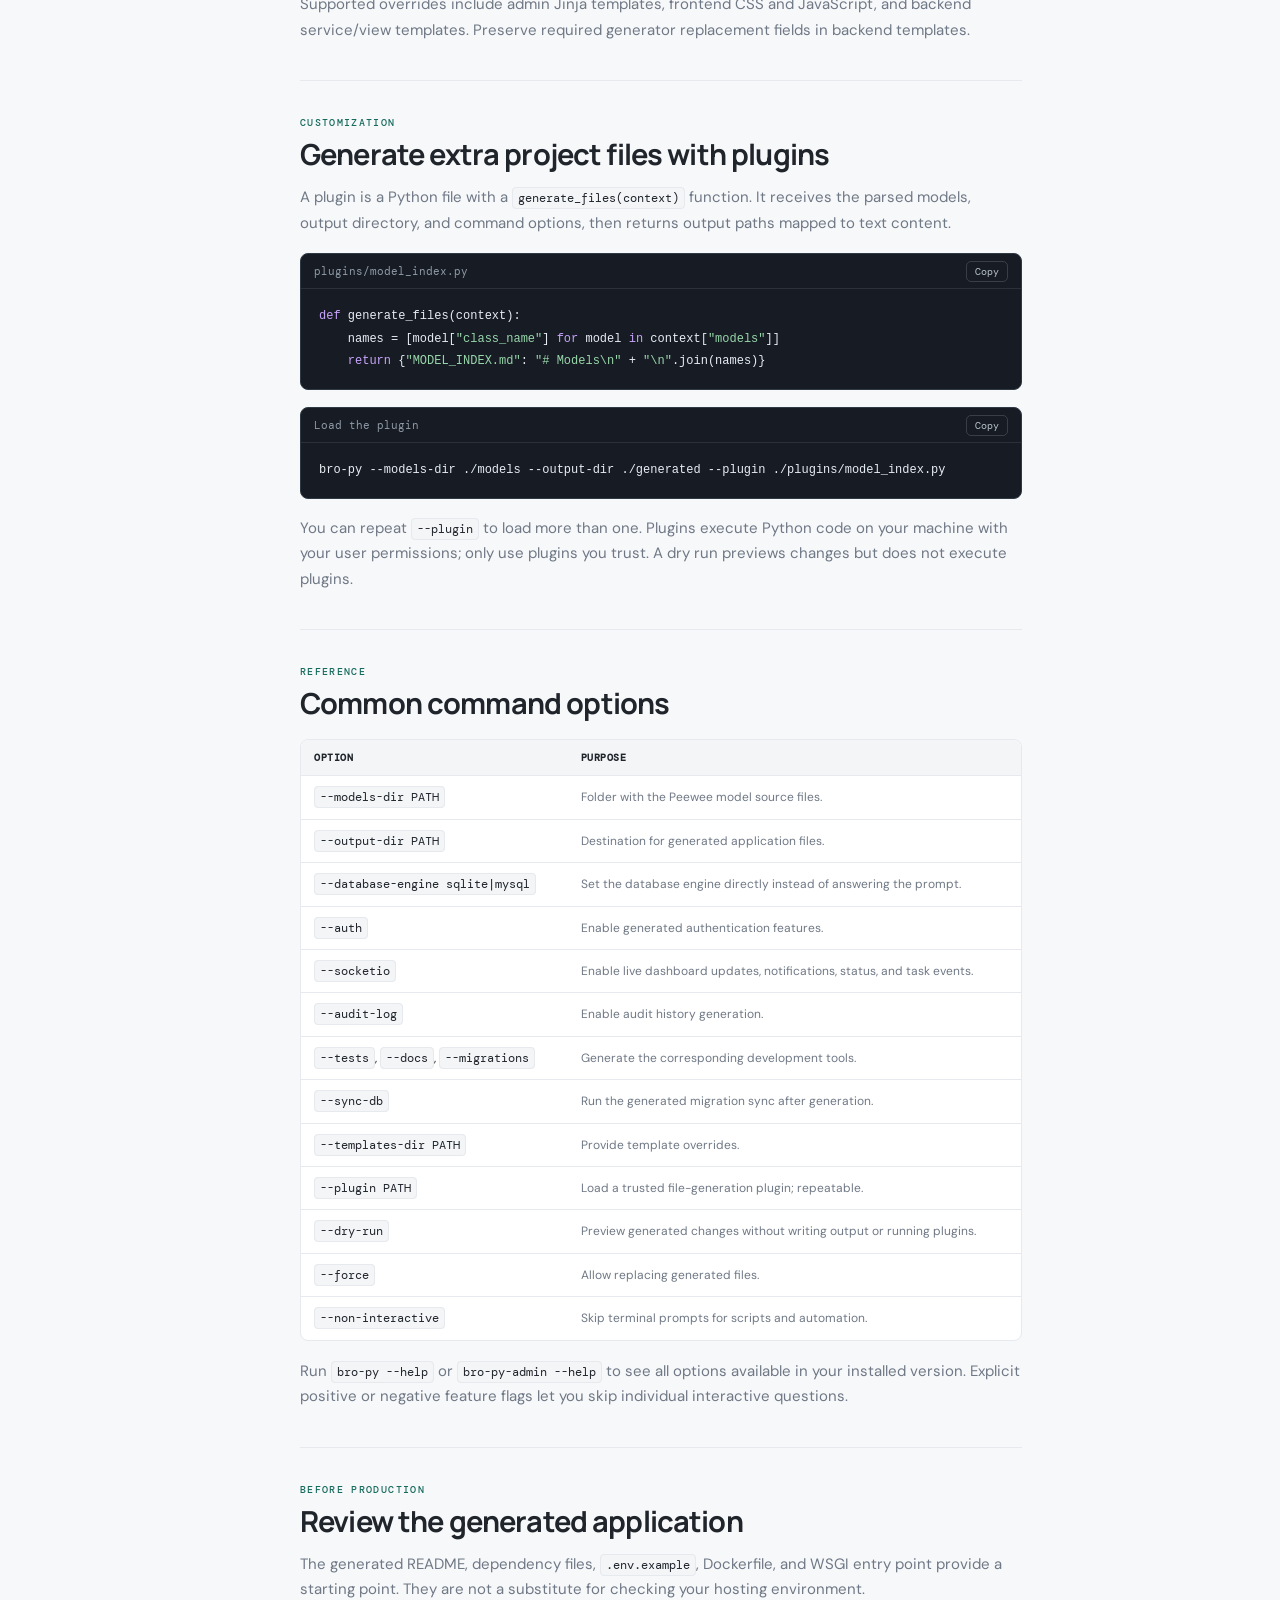
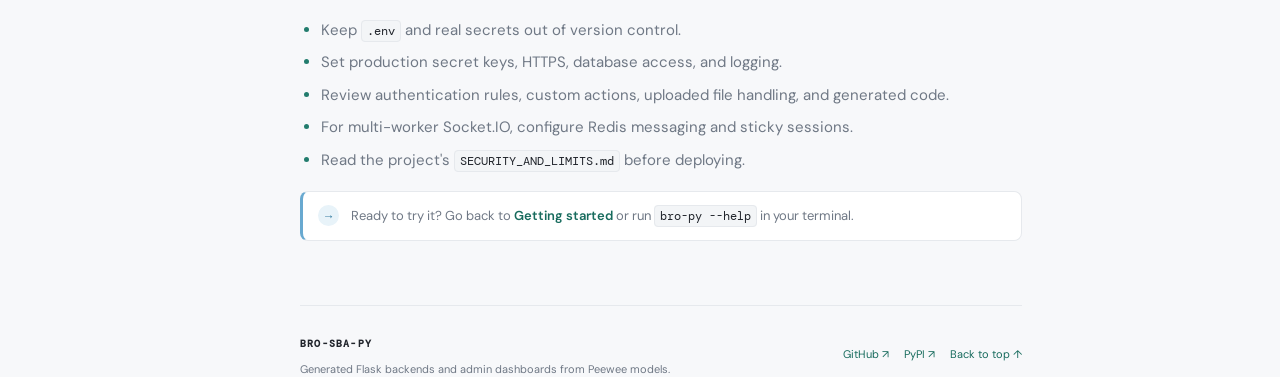
==== commit 44b7fa67: "v0.1.0" ====
--- a/index.html
+++ b/index.html
@@ -145,6 +145,7 @@
               <tr><td><code>auth_config()</code></td><td>Authentication settings for the project's selected user model.</td></tr>
               <tr><td><code>custom_actions()</code></td><td>Operations that go beyond standard create, read, update, and delete.</td></tr>
             </tbody></table></div>
+            <div class="callout callout-info"><span>↓</span><p><b>Try the examples.</b> Download the sample <code>models/</code> folder with user, product, and cart models, including field rules, search settings, admin configuration, and custom actions. Extract it into your project and adjust the database import in <code>extensions</code> to match your setup. <a class="button button-secondary" href="downloads/model-examples.zip" download>Download model examples (.zip)</a></p></div>
           </section>
 
           <section class="doc-section" id="api" data-title="Generated API">
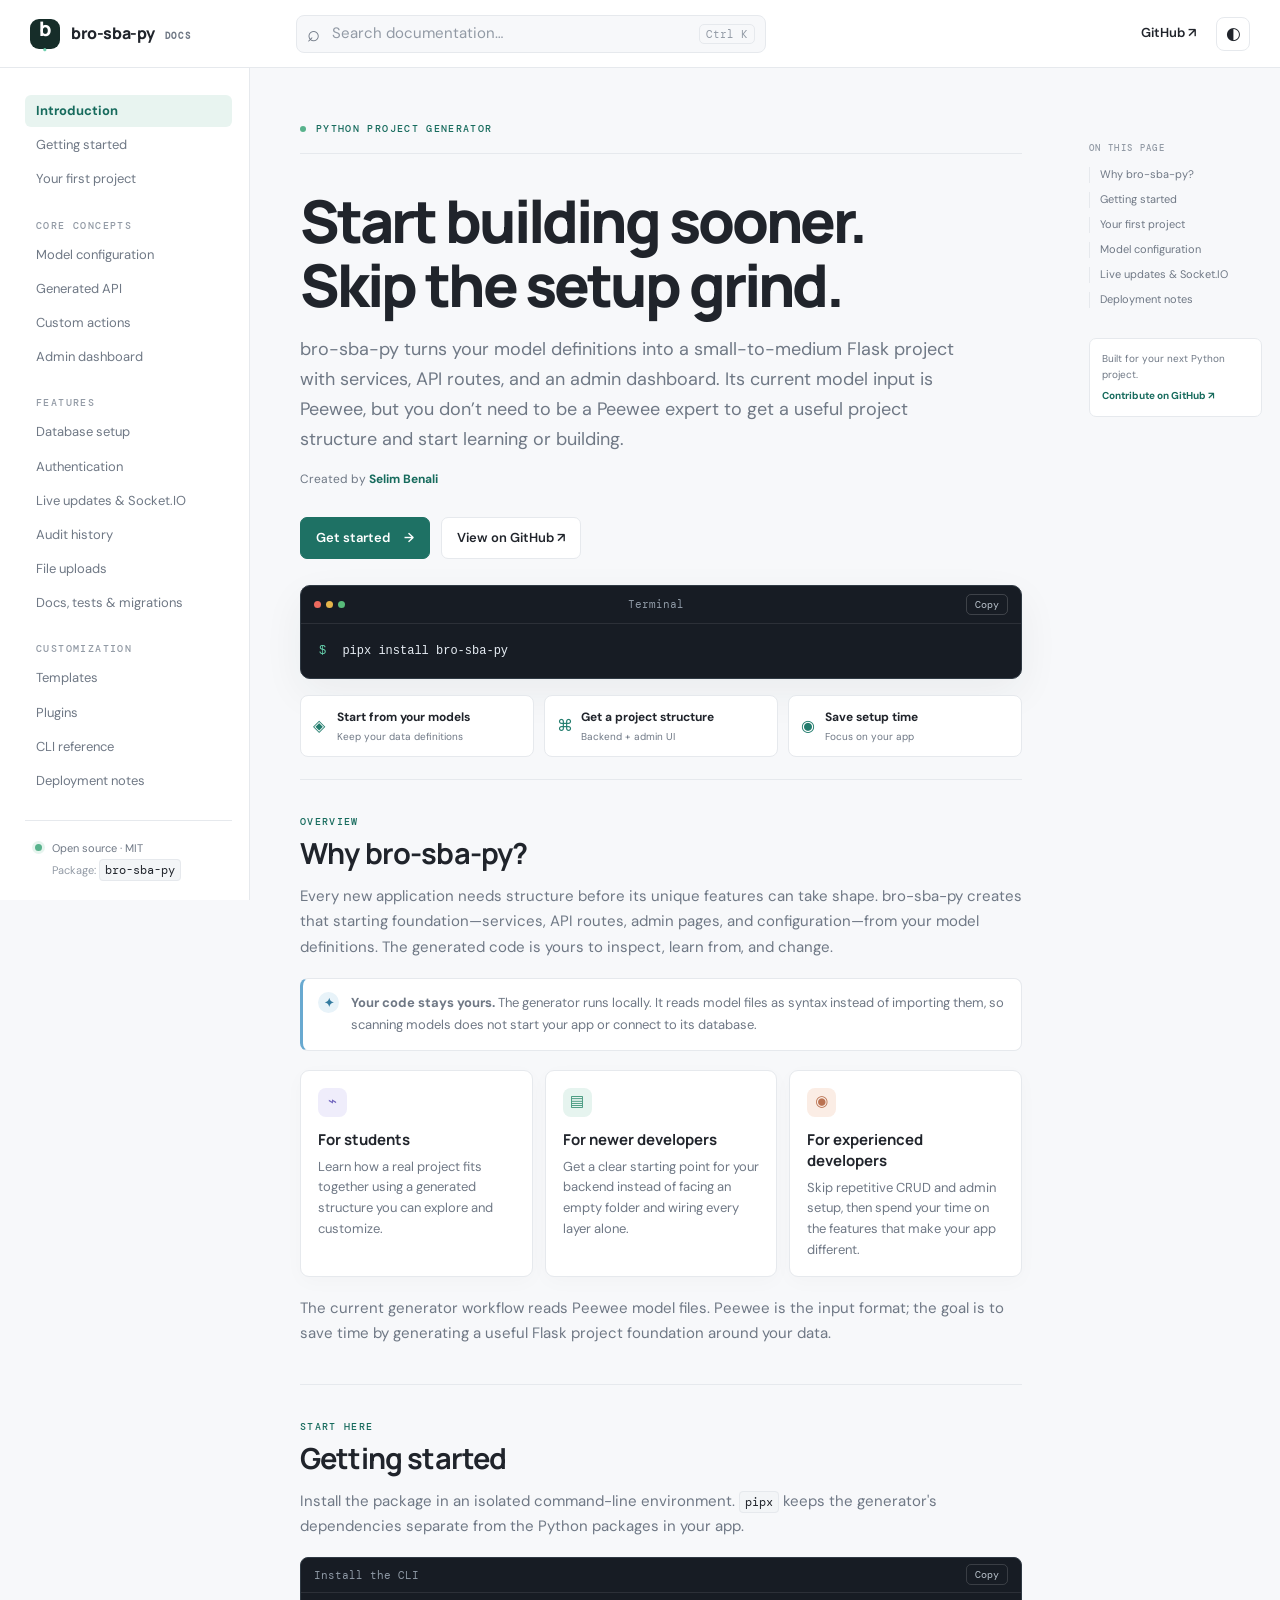
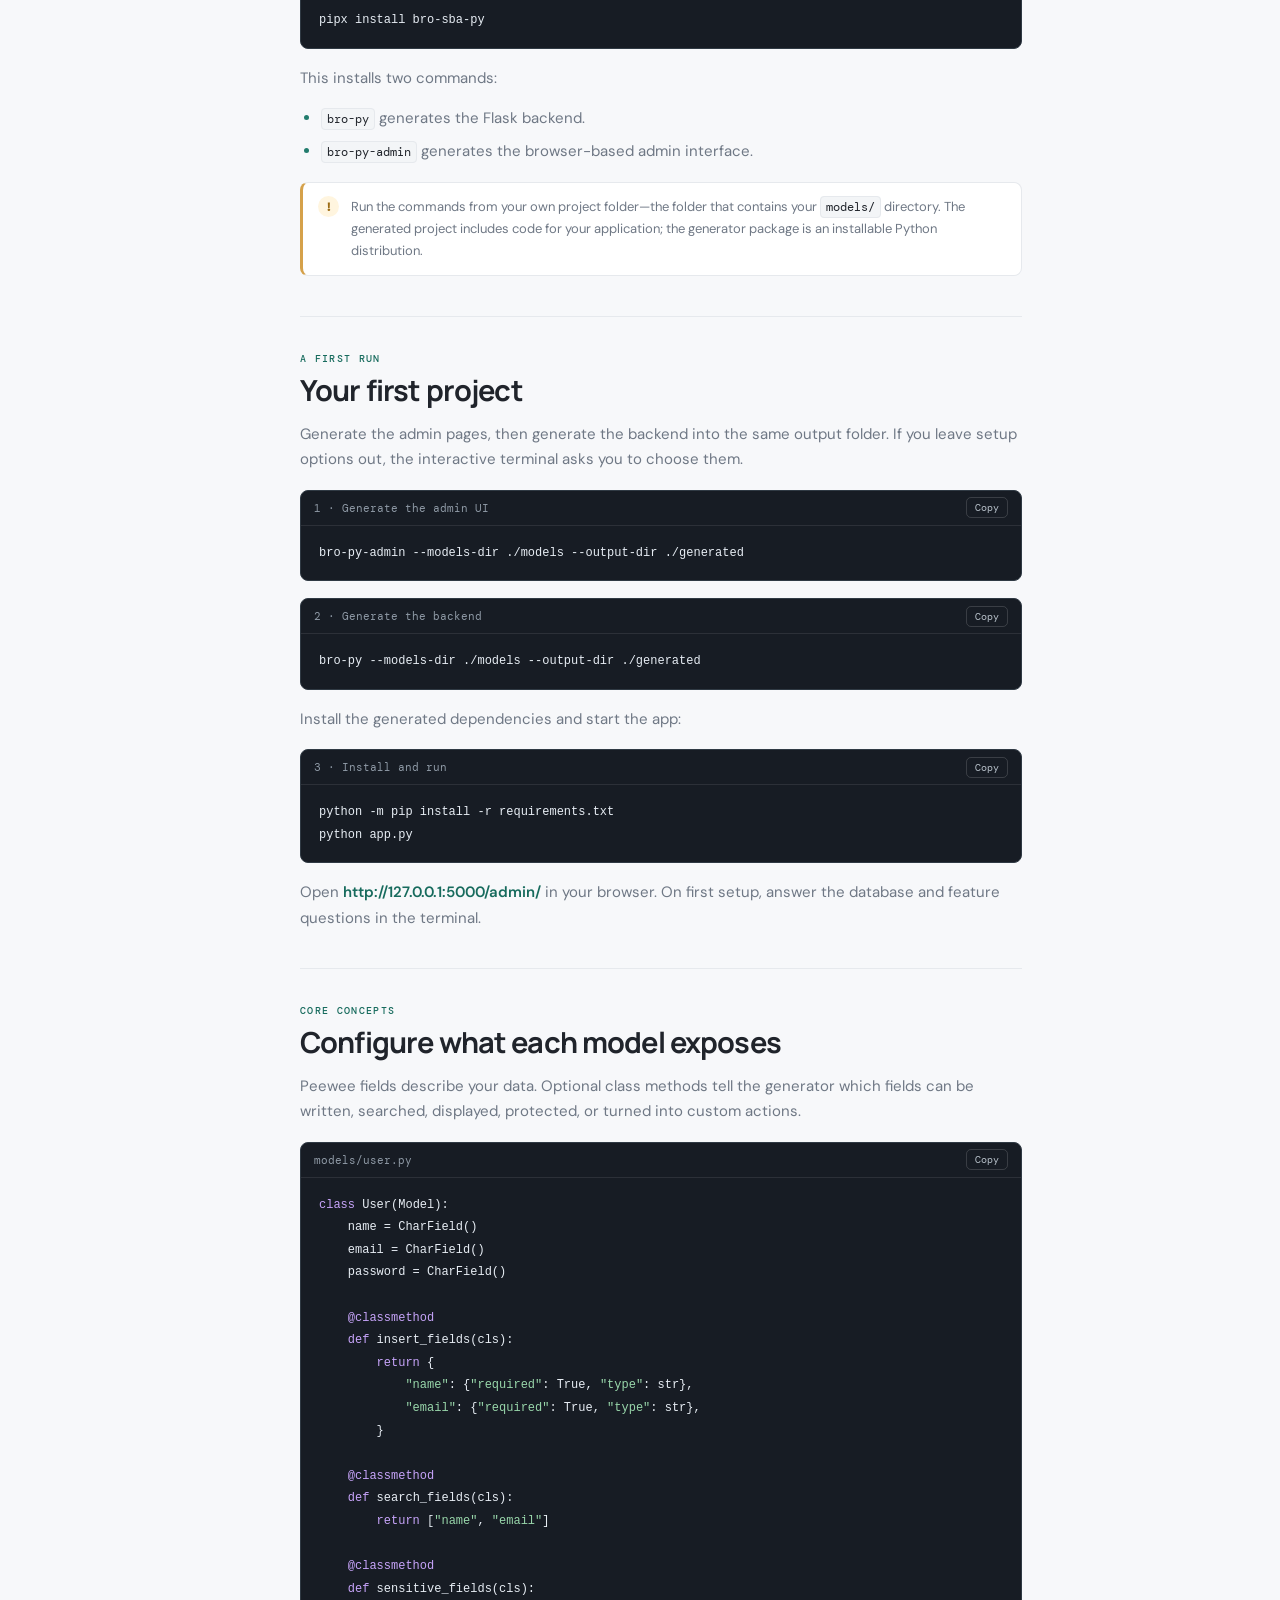
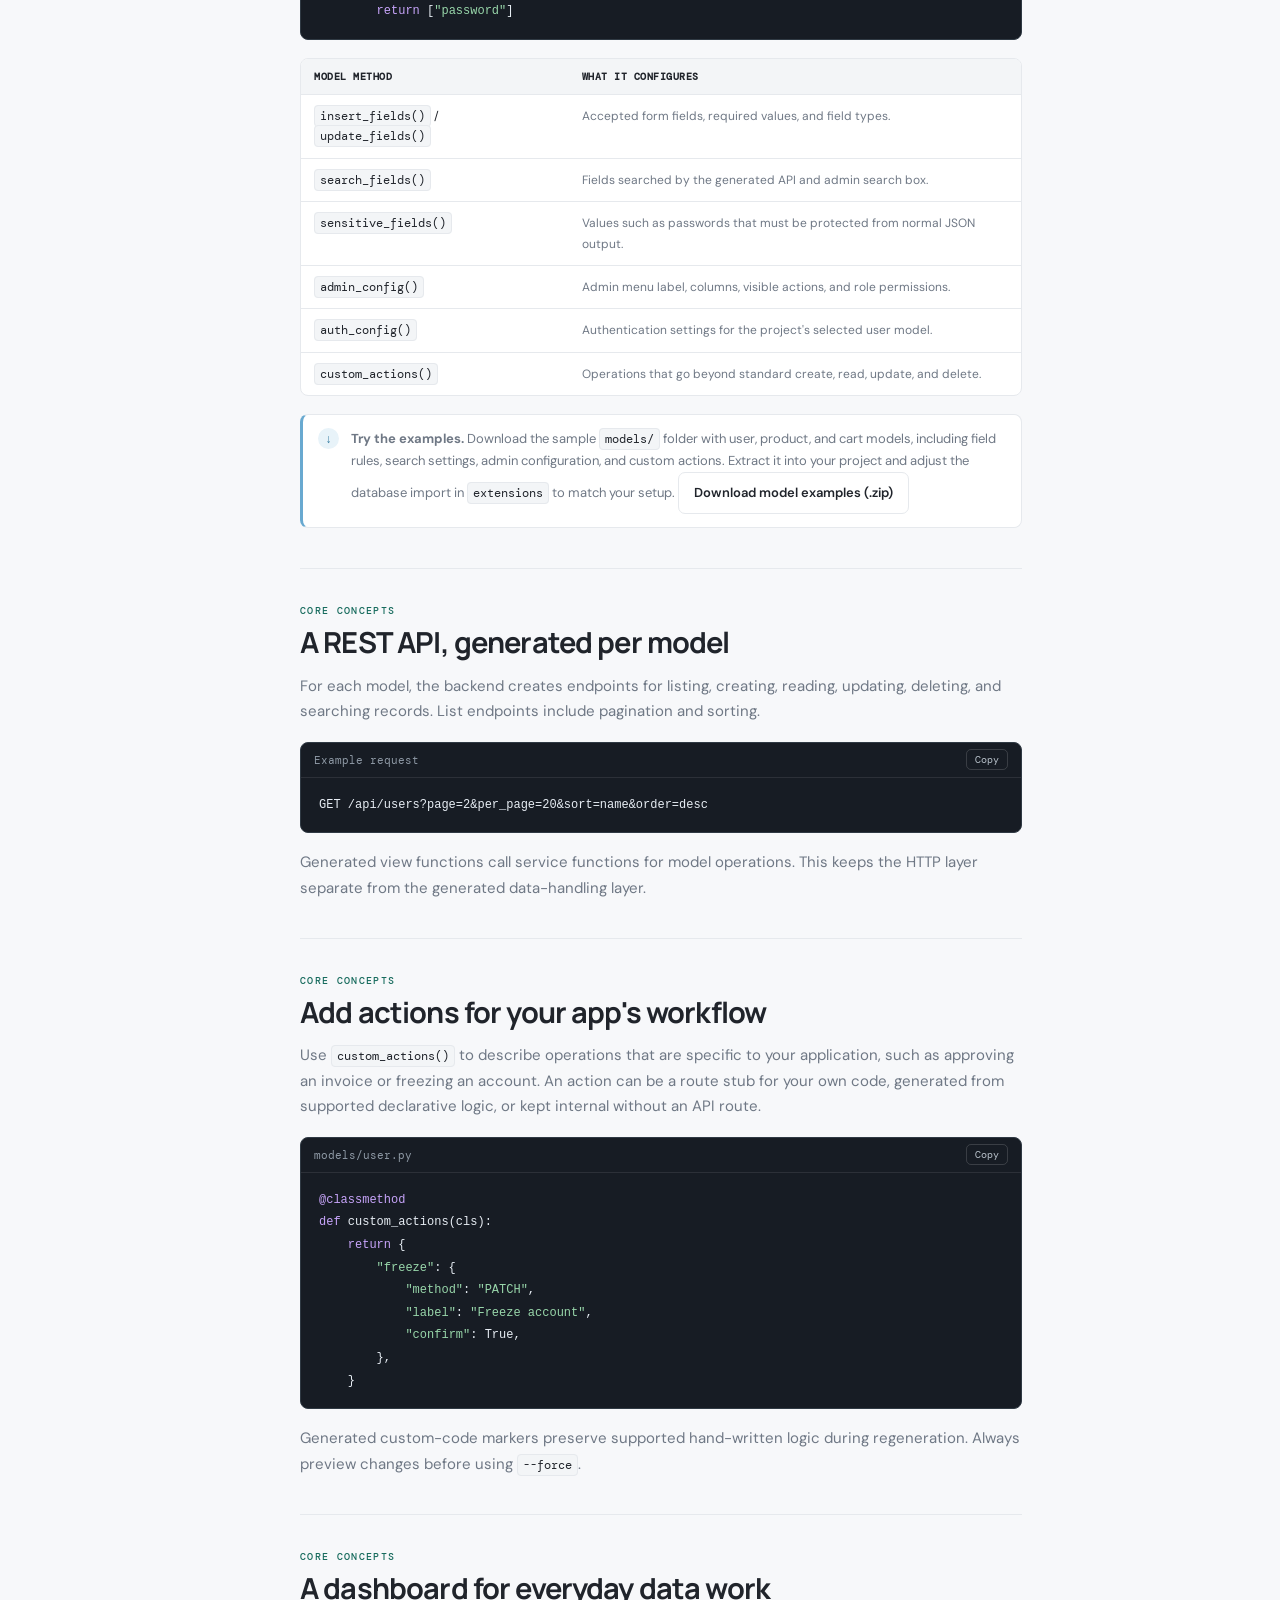
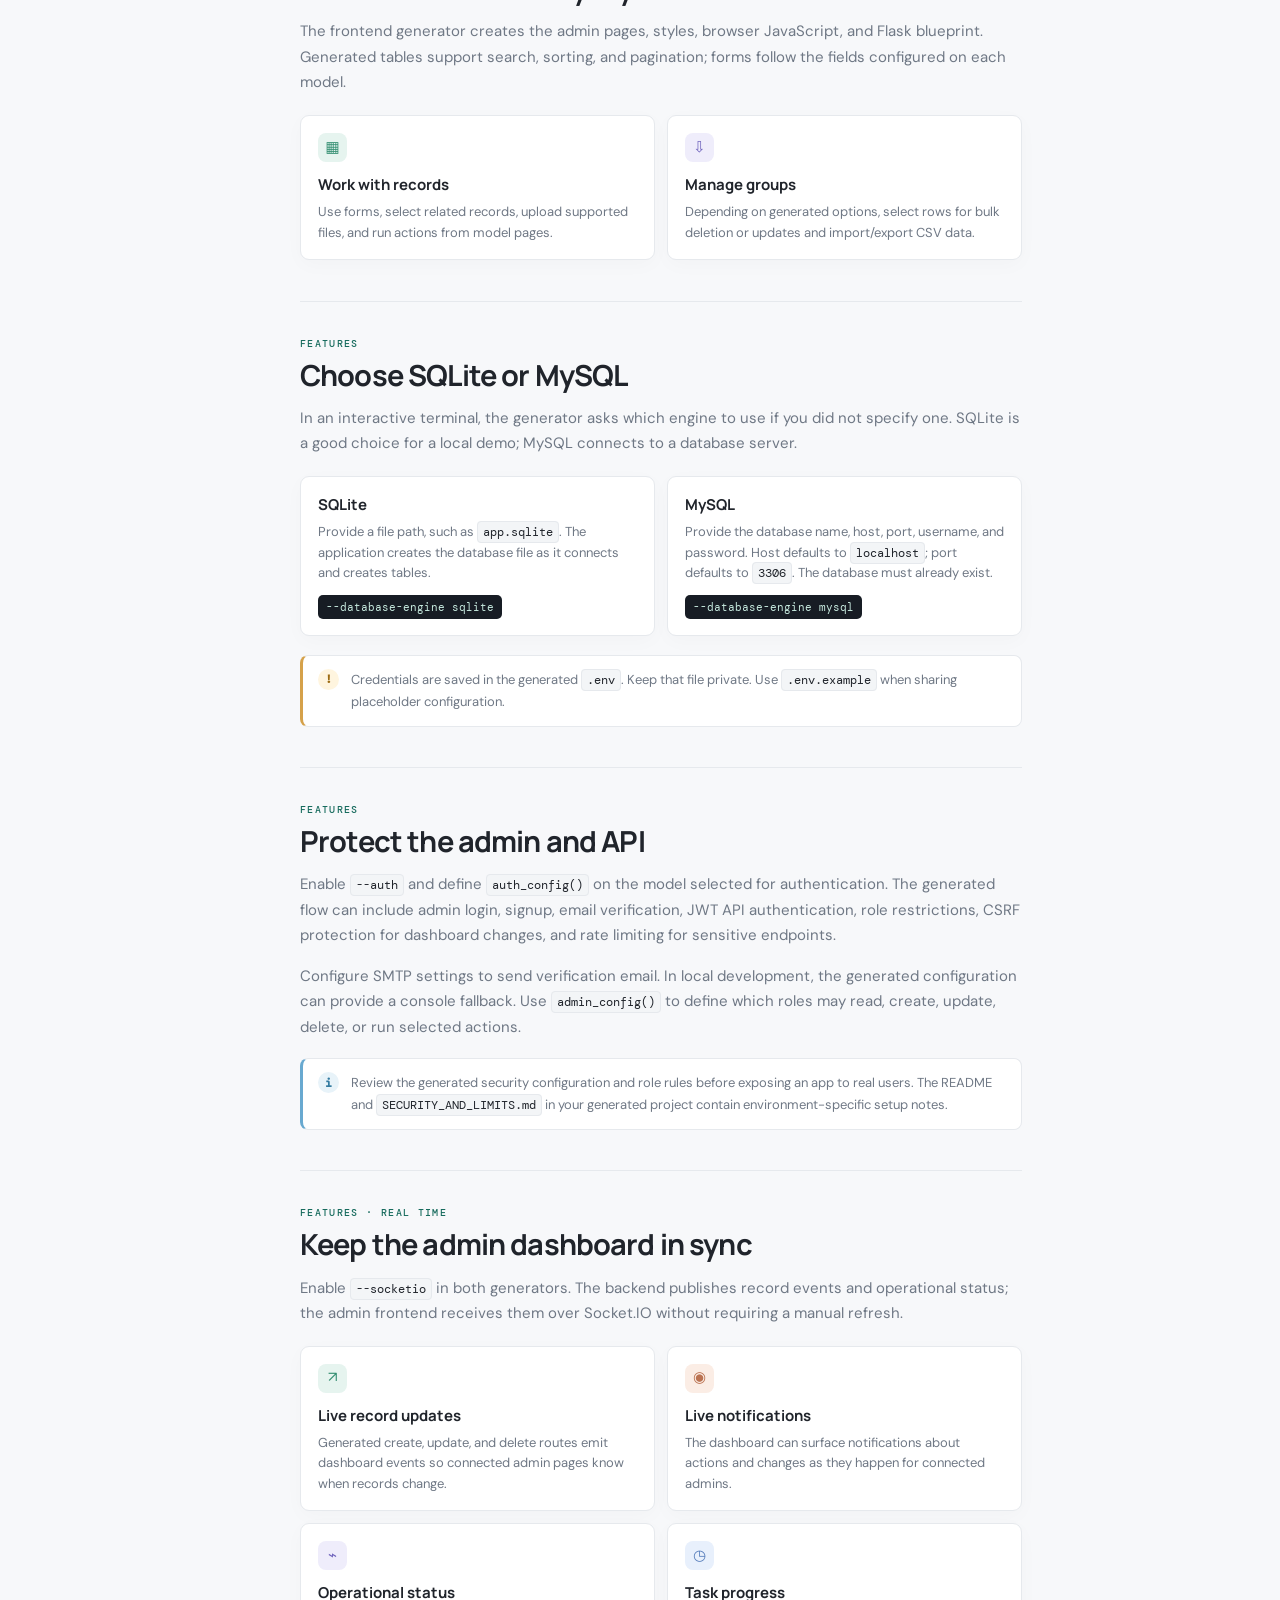
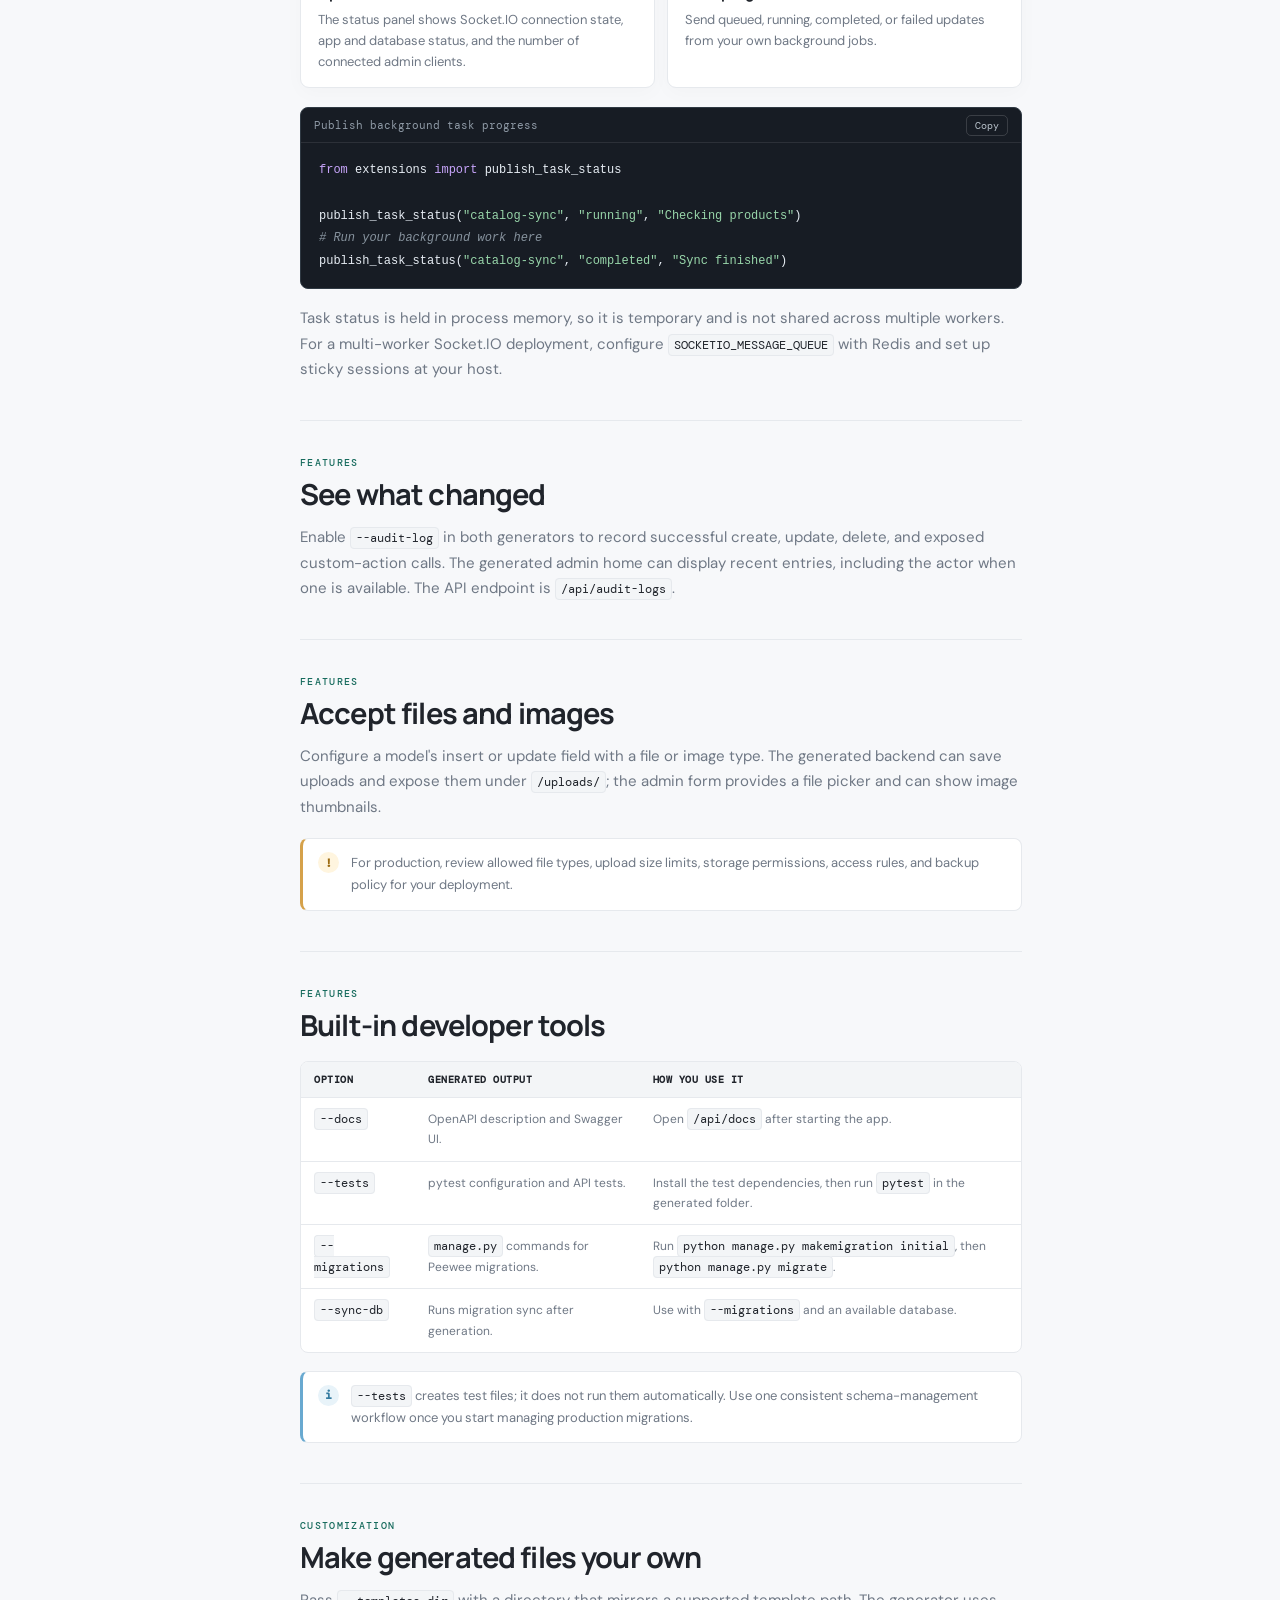
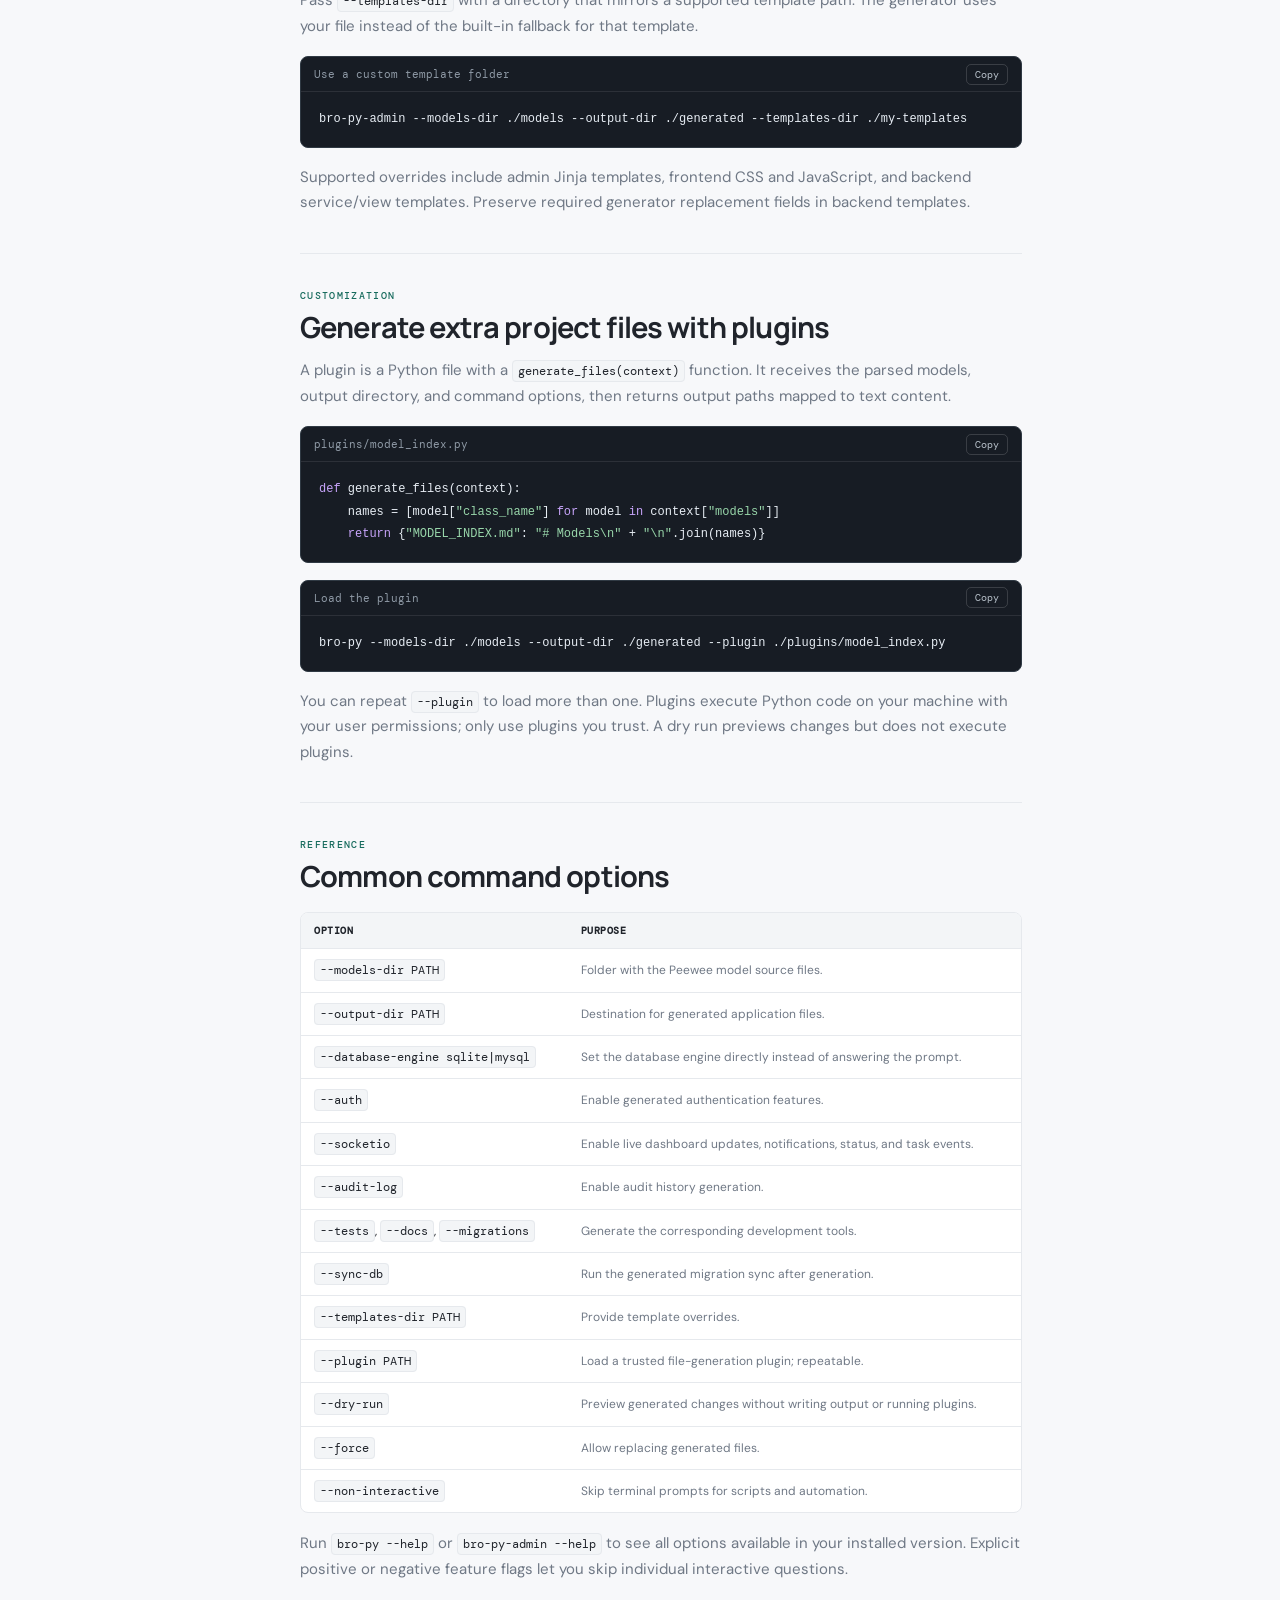
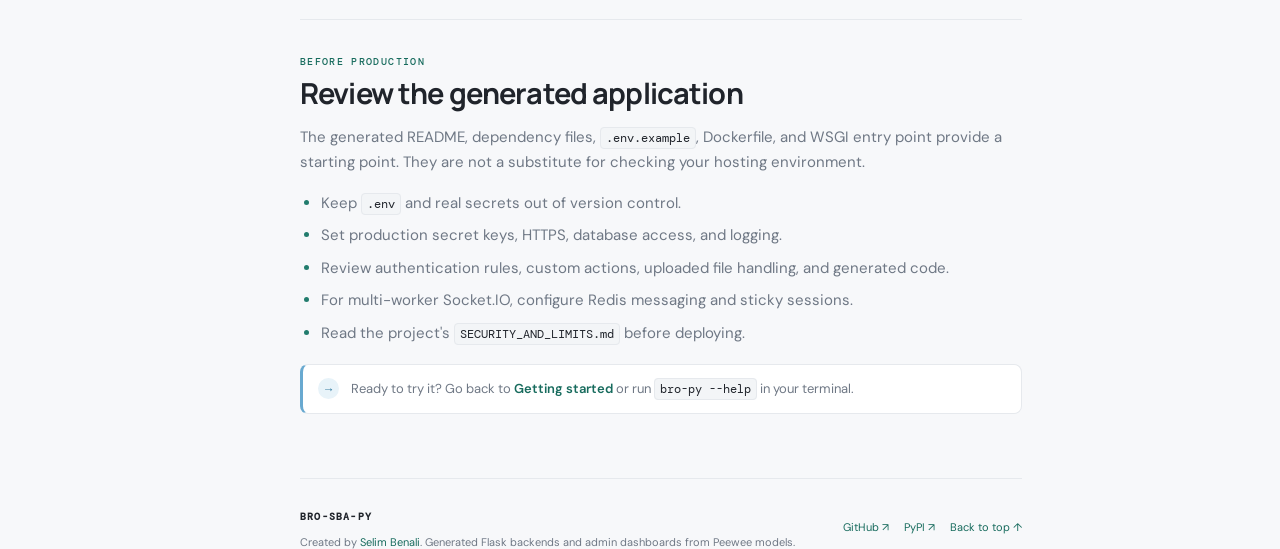
==== commit bc159483: "v0.1.0" ====
--- a/index.html
+++ b/index.html
@@ -3,8 +3,52 @@
 <head>
   <meta charset="utf-8">
   <meta name="viewport" content="width=device-width, initial-scale=1">
-  <meta name="description" content="Guides and reference for bro-sba-py, the Peewee-to-Flask backend and admin generator.">
-  <title>Documentation · bro-sba-py</title>
+  <meta name="author" content="Selim Benali">
+  <meta name="description" content="Start a Python project faster with bro-sba-py. Generate a structured Flask backend, REST API, and admin dashboard from your models—useful for students, new developers, and experienced teams.">
+  <link rel="canonical" href="https://bro-py.selimbenali.me/">
+  <meta name="robots" content="index, follow">
+  <meta name="theme-color" content="#f7f8f5">
+  <meta property="og:type" content="website">
+  <meta property="og:site_name" content="bro-sba-py">
+  <meta property="og:title" content="bro-sba-py | Start Python Projects Faster">
+  <meta property="og:description" content="Generate a structured Flask backend, REST API, and admin dashboard from your models. Spend less time on setup and more time building.">
+  <meta property="og:url" content="https://bro-py.selimbenali.me/">
+  <meta property="og:locale" content="en_US">
+  <meta name="twitter:card" content="summary">
+  <meta name="twitter:title" content="bro-sba-py | Start Python Projects Faster">
+  <meta name="twitter:description" content="Generate a structured Flask backend, REST API, and admin dashboard from your models. Spend less time on setup and more time building.">
+  <title>bro-sba-py | Python Project Generator</title>
+  <script type="application/ld+json">
+  {
+    "@context": "https://schema.org",
+    "@type": "WebSite",
+    "name": "bro-sba-py",
+    "alternateName": "bro-py documentation",
+    "url": "https://bro-py.selimbenali.me/",
+    "description": "Documentation for bro-sba-py, a Python project generator that scaffolds Flask backends, REST APIs, and admin dashboards from model definitions.",
+    "inLanguage": "en",
+    "creator": {
+      "@type": "Person",
+      "name": "Selim Benali",
+      "url": "https://github.com/selimbenali"
+    },
+    "about": {
+      "@type": "SoftwareApplication",
+      "name": "bro-sba-py",
+      "alternateName": "bro-py",
+      "creator": {
+        "@type": "Person",
+        "name": "Selim Benali",
+        "url": "https://github.com/selimbenali"
+      },
+      "description": "A Python CLI that saves setup time by generating a small-to-medium Flask project structure, including services, API routes, and an admin dashboard, from Peewee model files.",
+      "applicationCategory": "DeveloperApplication",
+      "operatingSystem": "Cross-platform",
+      "url": "https://pypi.org/project/bro-sba-py/",
+      "codeRepository": "https://github.com/selimbenali/bro-sba-py"
+    }
+  }
+  </script>
   <link rel="preconnect" href="https://fonts.googleapis.com">
   <link rel="preconnect" href="https://fonts.gstatic.com" crossorigin>
   <link href="https://fonts.googleapis.com/css2?family=DM+Mono:wght@400;500&family=DM+Sans:wght@400;500;600;700&family=Manrope:wght@500;600;700;800&display=swap" rel="stylesheet">
@@ -63,8 +107,9 @@
         <div class="article-inner">
           <div class="eyebrow"><span class="eyebrow-dot"></span> Python project generator</div>
           <section class="doc-section hero-section" id="introduction" data-title="Introduction">
-            <h1>From Peewee models<br>to a working admin app.</h1>
-            <p class="lead">Generate a Flask backend, a REST API, and an admin dashboard from the models you already have. Add authentication, live updates, and developer tools when you need them.</p>
+            <h1>Start building sooner.<br>Skip the setup grind.</h1>
+            <p class="lead">bro-sba-py turns your model definitions into a small-to-medium Flask project with services, API routes, and an admin dashboard. Its current model input is Peewee, but you don’t need to be a Peewee expert to get a useful project structure and start learning or building.</p>
+            <p class="creator-credit">Created by <a href="https://github.com/selimbenali" target="_blank" rel="noreferrer">Selim Benali</a></p>
             <div class="hero-actions">
               <a class="button button-primary" href="#getting-started">Get started <span>→</span></a>
               <a class="button button-secondary" href="https://github.com/selimbenali/bro-sba-py" target="_blank" rel="noreferrer">View on GitHub ↗</a>
@@ -74,22 +119,23 @@
               <pre><code><span class="prompt">$</span> pipx install bro-sba-py</code></pre>
             </div>
             <div class="feature-strip">
-              <div><span class="strip-icon">◈</span><b>Model-first</b><small>Reads Peewee models</small></div>
-              <div><span class="strip-icon">⌘</span><b>Two commands</b><small>Backend + admin UI</small></div>
-              <div><span class="strip-icon">◉</span><b>Live by choice</b><small>Socket.IO when enabled</small></div>
+              <div><span class="strip-icon">◈</span><b>Start from your models</b><small>Keep your data definitions</small></div>
+              <div><span class="strip-icon">⌘</span><b>Get a project structure</b><small>Backend + admin UI</small></div>
+              <div><span class="strip-icon">◉</span><b>Save setup time</b><small>Focus on your app</small></div>
             </div>
           </section>
 
           <section class="doc-section" id="why" data-title="Why bro-sba-py?">
             <div class="section-kicker">OVERVIEW</div>
             <h2>Why bro-sba-py?</h2>
-            <p>Starting a data-driven app often means repeating the same setup: API routes, service functions, admin tables, forms, and configuration. bro-sba-py generates that foundation from your Peewee models, so you can spend more time on the behavior that makes your application yours.</p>
+            <p>Every new application needs structure before its unique features can take shape. bro-sba-py creates that starting foundation—services, API routes, admin pages, and configuration—from your model definitions. The generated code is yours to inspect, learn from, and change.</p>
             <div class="callout callout-info"><span>✦</span><p><b>Your code stays yours.</b> The generator runs locally. It reads model files as syntax instead of importing them, so scanning models does not start your app or connect to its database.</p></div>
             <div class="card-grid three">
-              <article class="info-card"><span class="card-icon lavender">⌁</span><h3>Start with your models</h3><p>Keep your Peewee model definitions as the source of truth for generated resources.</p></article>
-              <article class="info-card"><span class="card-icon mint">▤</span><h3>Get a usable admin</h3><p>Search, sort, paginate, edit, and export records through a browser-based dashboard.</p></article>
-              <article class="info-card"><span class="card-icon peach">◉</span><h3>Choose your features</h3><p>Turn on auth, real-time events, audit history, API docs, tests, and migrations as needed.</p></article>
-            </div>
+              <article class="info-card"><span class="card-icon lavender">⌁</span><h3>For students</h3><p>Learn how a real project fits together using a generated structure you can explore and customize.</p></article>
+              <article class="info-card"><span class="card-icon mint">▤</span><h3>For newer developers</h3><p>Get a clear starting point for your backend instead of facing an empty folder and wiring every layer alone.</p></article>
+              <article class="info-card"><span class="card-icon peach">◉</span><h3>For experienced developers</h3><p>Skip repetitive CRUD and admin setup, then spend your time on the features that make your app different.</p></article>
+            </div>
+            <p>The current generator workflow reads Peewee model files. Peewee is the input format; the goal is to save time by generating a useful Flask project foundation around your data.</p>
           </section>
 
           <section class="doc-section" id="getting-started" data-title="Getting started">
@@ -279,7 +325,7 @@
             <div class="callout callout-info"><span>→</span><p>Ready to try it? Go back to <a href="#getting-started">Getting started</a> or run <code>bro-py --help</code> in your terminal.</p></div>
           </section>
 
-          <footer class="article-footer"><div><span class="footer-label">BRO-SBA-PY</span><p>Generated Flask backends and admin dashboards from Peewee models.</p></div><div class="footer-links"><a href="https://github.com/selimbenali/bro-sba-py" target="_blank" rel="noreferrer">GitHub ↗</a><a href="https://pypi.org/project/bro-sba-py/" target="_blank" rel="noreferrer">PyPI ↗</a><a href="#introduction">Back to top ↑</a></div></footer>
+          <footer class="article-footer"><div><span class="footer-label">BRO-SBA-PY</span><p>Created by <a href="https://github.com/selimbenali" target="_blank" rel="noreferrer">Selim Benali</a>. Generated Flask backends and admin dashboards from Peewee models.</p></div><div class="footer-links"><a href="https://github.com/selimbenali/bro-sba-py" target="_blank" rel="noreferrer">GitHub ↗</a><a href="https://pypi.org/project/bro-sba-py/" target="_blank" rel="noreferrer">PyPI ↗</a><a href="#introduction">Back to top ↑</a></div></footer>
         </div>
       </main>
 
--- a/styles.css
+++ b/styles.css
@@ -3,3 +3,4 @@
 *{box-sizing:border-box}html{scroll-behavior:smooth;scroll-padding-top:92px}body{margin:0;background:var(--bg);color:var(--text);font-family:"DM Sans",system-ui,sans-serif;font-size:15px;line-height:1.7}a{color:var(--accent-strong);text-decoration:none}a:hover{text-decoration:underline}.site-shell{min-height:100vh}.topbar{height:68px;position:sticky;top:0;z-index:30;display:flex;align-items:center;gap:30px;padding:0 30px;background:color-mix(in srgb,var(--panel) 92%,transparent);border-bottom:1px solid var(--border);backdrop-filter:blur(18px)}.brand{display:flex;align-items:center;gap:11px;min-width:236px;color:var(--text);font-family:Manrope,sans-serif;font-size:16px;font-weight:800;letter-spacing:-.4px}.brand:hover{text-decoration:none}.brand small{margin-left:7px;color:var(--muted);font:600 9px "DM Mono",monospace;letter-spacing:1.7px}.brand-mark{height:30px;width:30px;display:grid;place-items:center;border-radius:9px;background:#162d29;color:#fff;font-size:20px;line-height:1}.brand-mark span{color:#72d0b0}.search-wrap{height:38px;width:min(470px,42vw);display:flex;align-items:center;gap:10px;padding:0 10px;border:1px solid var(--border);border-radius:8px;background:var(--bg);color:var(--muted)}.search-wrap input,.dialog-search input{width:100%;min-width:0;border:0;outline:0;background:transparent;color:var(--text);font:inherit}.search-wrap input::placeholder,.dialog-search input::placeholder{color:var(--subtle)}.search-icon{font-size:22px;line-height:1}.search-wrap kbd,.dialog-search kbd{white-space:nowrap;padding:2px 6px;border:1px solid var(--border);border-radius:5px;color:var(--subtle);font:11px "DM Mono",monospace}.top-actions{display:flex;align-items:center;gap:20px;margin-left:auto}.github-link{color:var(--text);font-size:13px;font-weight:600}.icon-button{width:34px;height:34px;display:grid;place-items:center;border:1px solid var(--border);border-radius:8px;background:var(--panel);color:var(--text);font-size:17px;cursor:pointer}.mobile-menu{display:none}.docs-layout{display:grid;grid-template-columns:250px minmax(0,1fr) 208px;max-width:1600px;margin:0 auto}.sidebar{height:calc(100vh - 68px);position:sticky;top:68px;display:flex;flex-direction:column;overflow:auto;padding:27px 17px 18px 25px;border-right:1px solid var(--border);background:var(--panel)}.side-nav{display:flex;flex-direction:column;gap:2px}.nav-group{margin:21px 0 5px 11px;color:var(--subtle);font:500 10px "DM Mono",monospace;letter-spacing:1.4px;text-transform:uppercase}.nav-link{display:block;padding:7px 11px;border-radius:6px;color:var(--muted);font-size:13px;line-height:1.4;transition:background .15s,color .15s}.nav-link:hover{background:var(--panel-soft);color:var(--text);text-decoration:none}.nav-link.active{background:var(--accent-soft);color:var(--accent-strong);font-weight:700}.sidebar-footer{display:grid;grid-template-columns:9px 1fr;align-items:center;gap:4px 8px;margin-top:auto;padding:18px 10px 2px;border-top:1px solid var(--border);color:var(--muted);font-size:11px}.status-dot,.eyebrow-dot{display:block;width:7px;height:7px;border-radius:50%;background:#58b28c;box-shadow:0 0 0 3px color-mix(in srgb,#58b28c 15%,transparent)}.version-label{grid-column:2;color:var(--subtle)}.version-label code{color:var(--muted)}.article{min-width:0;padding:54px 50px 35px}.article-inner{max-width:790px;margin:0 auto}.eyebrow,.section-kicker{display:flex;align-items:center;gap:10px;color:var(--accent-strong);font:500 10px "DM Mono",monospace;letter-spacing:1.35px;text-transform:uppercase}.eyebrow{margin-bottom:18px}.eyebrow-dot{width:6px;height:6px;box-shadow:none}.hero-section{padding-bottom:45px}.hero-section h1{margin:0 0 19px;font:800 clamp(38px,5vw,59px)/1.08 Manrope,sans-serif;letter-spacing:-2.9px}.lead{max-width:670px;margin:0;color:var(--muted);font-size:18px;line-height:1.65}.hero-actions{display:flex;gap:11px;margin:27px 0 26px}.button{min-height:42px;display:inline-flex;align-items:center;gap:14px;padding:0 15px;border:1px solid var(--border);border-radius:7px;font-size:13px;font-weight:700}.button:hover{text-decoration:none;transform:translateY(-1px)}.button-primary{border-color:#1e7164;background:#1e7164;color:white}.button-secondary{background:var(--panel);color:var(--text)}.terminal-card{overflow:hidden;border:1px solid #303a44;border-radius:10px;background:var(--code);box-shadow:var(--shadow)}.terminal-top,.code-head{height:38px;display:flex;align-items:center;justify-content:space-between;padding:0 13px;border-bottom:1px solid rgba(255,255,255,.09);color:#8f9aa6;font:11px "DM Mono",monospace}.terminal-dots{display:flex;gap:5px}.terminal-dots i{width:7px;height:7px;border-radius:50%;background:#ec695e}.terminal-dots i:nth-child(2){background:#e5b54b}.terminal-dots i:nth-child(3){background:#58bb7a}.terminal-card pre,.code-card pre{overflow:auto;margin:0;padding:16px 18px;color:var(--code-text);font:12px/1.8 "DM Mono",monospace}.prompt{margin-right:9px;color:#67d3ae}.copy-button{padding:3px 8px;border:1px solid rgba(255,255,255,.17);border-radius:5px;background:transparent;color:#bac3cc;font:10px "DM Mono",monospace;cursor:pointer}.copy-button:hover{border-color:var(--accent);color:#fff}.feature-strip{display:grid;grid-template-columns:repeat(3,1fr);gap:10px;margin-top:16px}.feature-strip>div{display:grid;grid-template-columns:24px 1fr;align-items:center;padding:11px 12px;border:1px solid var(--border);border-radius:8px;background:var(--panel)}.strip-icon{grid-row:span 2;color:var(--accent);font-size:16px}.feature-strip b{font-size:12px}.feature-strip small{color:var(--muted);font-size:10px}.doc-section{padding:35px 0 22px;border-top:1px solid var(--border);scroll-margin-top:88px}.doc-section h2{margin:7px 0 13px;font:700 29px/1.25 Manrope,sans-serif;letter-spacing:-.85px}.doc-section h3{margin:0 0 7px;font:700 15px Manrope,sans-serif}.doc-section p{margin:10px 0 15px;color:var(--muted)}.doc-section p code,.clean-list code,.table-wrap code,.callout code,.version-label code{padding:2px 5px;border:1px solid var(--border);border-radius:4px;background:var(--panel-soft);color:var(--text);font:12px "DM Mono",monospace}.doc-section a{font-weight:600}.card-grid{display:grid;gap:12px;margin:19px 0}.card-grid.three{grid-template-columns:repeat(3,minmax(0,1fr))}.card-grid.two{grid-template-columns:repeat(2,minmax(0,1fr))}.info-card{padding:17px 17px 15px;border:1px solid var(--border);border-radius:9px;background:var(--panel);box-shadow:0 5px 20px rgba(20,35,45,.025)}.info-card p{margin:5px 0 0;font-size:13px;line-height:1.6}.card-icon{width:29px;height:29px;display:grid;place-items:center;margin-bottom:12px;border-radius:8px;font-size:15px}.card-icon.lavender{background:#efedfb;color:#7064bd}.card-icon.mint{background:#e6f4ef;color:#338e71}.card-icon.peach{background:#fbede5;color:#bb7352}.card-icon.blue{background:#e8f0fc;color:#567dbb}.callout{display:flex;align-items:flex-start;gap:12px;margin:18px 0;padding:13px 15px;border:1px solid var(--border);border-radius:8px;background:var(--panel);font-size:13px}.callout>span{flex:none;width:21px;height:21px;display:grid;place-items:center;border-radius:50%;font:700 12px "DM Mono",monospace}.callout p{margin:0}.callout-info{border-left:3px solid #68a9d0}.callout-info>span{background:#e8f3f9;color:#347ba0}.callout-warn{border-left:3px solid #d5a14a}.callout-warn>span{background:#fff5df;color:#9d6c13}.code-card{overflow:hidden;margin:17px 0;border:1px solid #303a44;border-radius:8px;background:var(--code)}.code-head{height:35px}.code-head .copy-button{border-color:rgba(255,255,255,.15)}.syntax-key{color:#c7a4fa}.syntax-string{color:#98d6aa}.syntax-comment{color:#87939e;font-style:italic}.clean-list{display:grid;gap:7px;margin:10px 0 17px;padding-left:21px;color:var(--muted)}.clean-list li::marker{color:var(--accent)}.table-wrap{overflow:auto;margin:18px 0;border:1px solid var(--border);border-radius:8px;background:var(--panel)}table{width:100%;border-collapse:collapse;text-align:left;font-size:12px}th,td{padding:11px 13px;border-bottom:1px solid var(--border);vertical-align:top}th{background:var(--panel-soft);color:var(--text);font:600 10px "DM Mono",monospace;letter-spacing:.5px;text-transform:uppercase}td{color:var(--muted)}td:first-child{color:var(--text)}tr:last-child td{border-bottom:0}.code-inline{display:inline-block;margin-top:11px;padding:5px 8px;border-radius:5px;background:var(--code);color:#c7eadf;font:11px "DM Mono",monospace}.article-footer{display:flex;justify-content:space-between;gap:20px;margin-top:24px;padding:24px 0 8px;border-top:1px solid var(--border)}.footer-label{font:700 10px "DM Mono",monospace;letter-spacing:1.2px;color:var(--text)}.article-footer p{margin:4px 0 0;color:var(--muted);font-size:11px}.footer-links{display:flex;align-items:center;gap:15px;white-space:nowrap;font-size:11px}.toc{height:calc(100vh - 68px);position:sticky;top:68px;padding:74px 18px 20px 17px;color:var(--muted)}.toc-title{margin-bottom:13px;color:var(--subtle);font:500 9px "DM Mono",monospace;letter-spacing:1.35px}.toc>a{display:block;margin:0 0 9px;padding-left:10px;border-left:1px solid var(--border);color:var(--muted);font-size:11px;line-height:1.45}.toc>a:hover{border-color:var(--accent);color:var(--accent-strong);text-decoration:none}.toc-note{margin-top:30px;padding:12px;border:1px solid var(--border);border-radius:7px;background:var(--panel);font-size:10px;line-height:1.6}.toc-note a{display:inline-block;margin-top:5px;font-weight:700}.search-overlay{display:none;position:fixed;inset:0;z-index:50;align-items:flex-start;justify-content:center;padding:14vh 18px 20px;background:rgba(13,20,25,.42);backdrop-filter:blur(3px)}.search-overlay.open{display:flex}.search-dialog{width:min(590px,100%);overflow:hidden;border:1px solid var(--border);border-radius:12px;background:var(--panel);box-shadow:0 25px 90px rgba(0,0,0,.25)}.dialog-search{height:55px;display:flex;align-items:center;gap:11px;padding:0 16px;border-bottom:1px solid var(--border);color:var(--muted);font-size:20px}.dialog-search input{font-size:14px}.search-results{max-height:55vh;overflow:auto;padding:8px}.search-hint{padding:18px;color:var(--muted);font-size:12px}.search-result{display:block;padding:10px 12px;border-radius:7px;color:var(--text)}.search-result:hover,.search-result:focus{background:var(--accent-soft);text-decoration:none;outline:none}.search-result b{display:block;font-size:13px}.search-result span{display:block;overflow:hidden;color:var(--muted);font-size:11px;text-overflow:ellipsis;white-space:nowrap}.no-results{padding:18px;color:var(--muted);font-size:12px}
 @media(max-width:1200px){.docs-layout{grid-template-columns:230px minmax(0,1fr)}.toc{display:none}.article{padding-inline:clamp(24px,6vw,65px)}}
 @media(max-width:760px){.topbar{height:58px;gap:11px;padding:0 13px}.mobile-menu{display:grid;flex:none;width:31px;height:31px;font-size:15px}.brand{min-width:0;font-size:14px}.brand-mark{width:27px;height:27px}.brand small{font-size:8px}.search-wrap{width:auto;flex:1;height:34px;padding:0 8px}.search-wrap kbd{display:none}.top-actions{gap:9px}.github-link{display:none}.theme-toggle{width:31px;height:31px}.docs-layout{display:block}.sidebar{width:min(300px,88vw);height:calc(100dvh - 58px);position:fixed;z-index:25;top:58px;left:0;transform:translateX(-105%);transition:transform .2s ease;box-shadow:var(--shadow)}.sidebar.open{transform:translateX(0)}.article{padding:38px 20px 25px}.hero-section h1{font-size:clamp(36px,10vw,52px);letter-spacing:-2.1px}.lead{font-size:16px}.feature-strip{grid-template-columns:1fr}.feature-strip>div{padding:9px 12px}.card-grid.three,.card-grid.two{grid-template-columns:1fr}.doc-section{padding-top:29px}.doc-section h2{font-size:25px}.article-footer{flex-direction:column}.footer-links{flex-wrap:wrap}.search-wrap:focus-within{position:absolute;left:54px;right:58px;width:auto;background:var(--panel)} }
+.creator-credit{margin:8px 0 0;color:var(--muted);font-size:12px}.creator-credit a{font-weight:700}
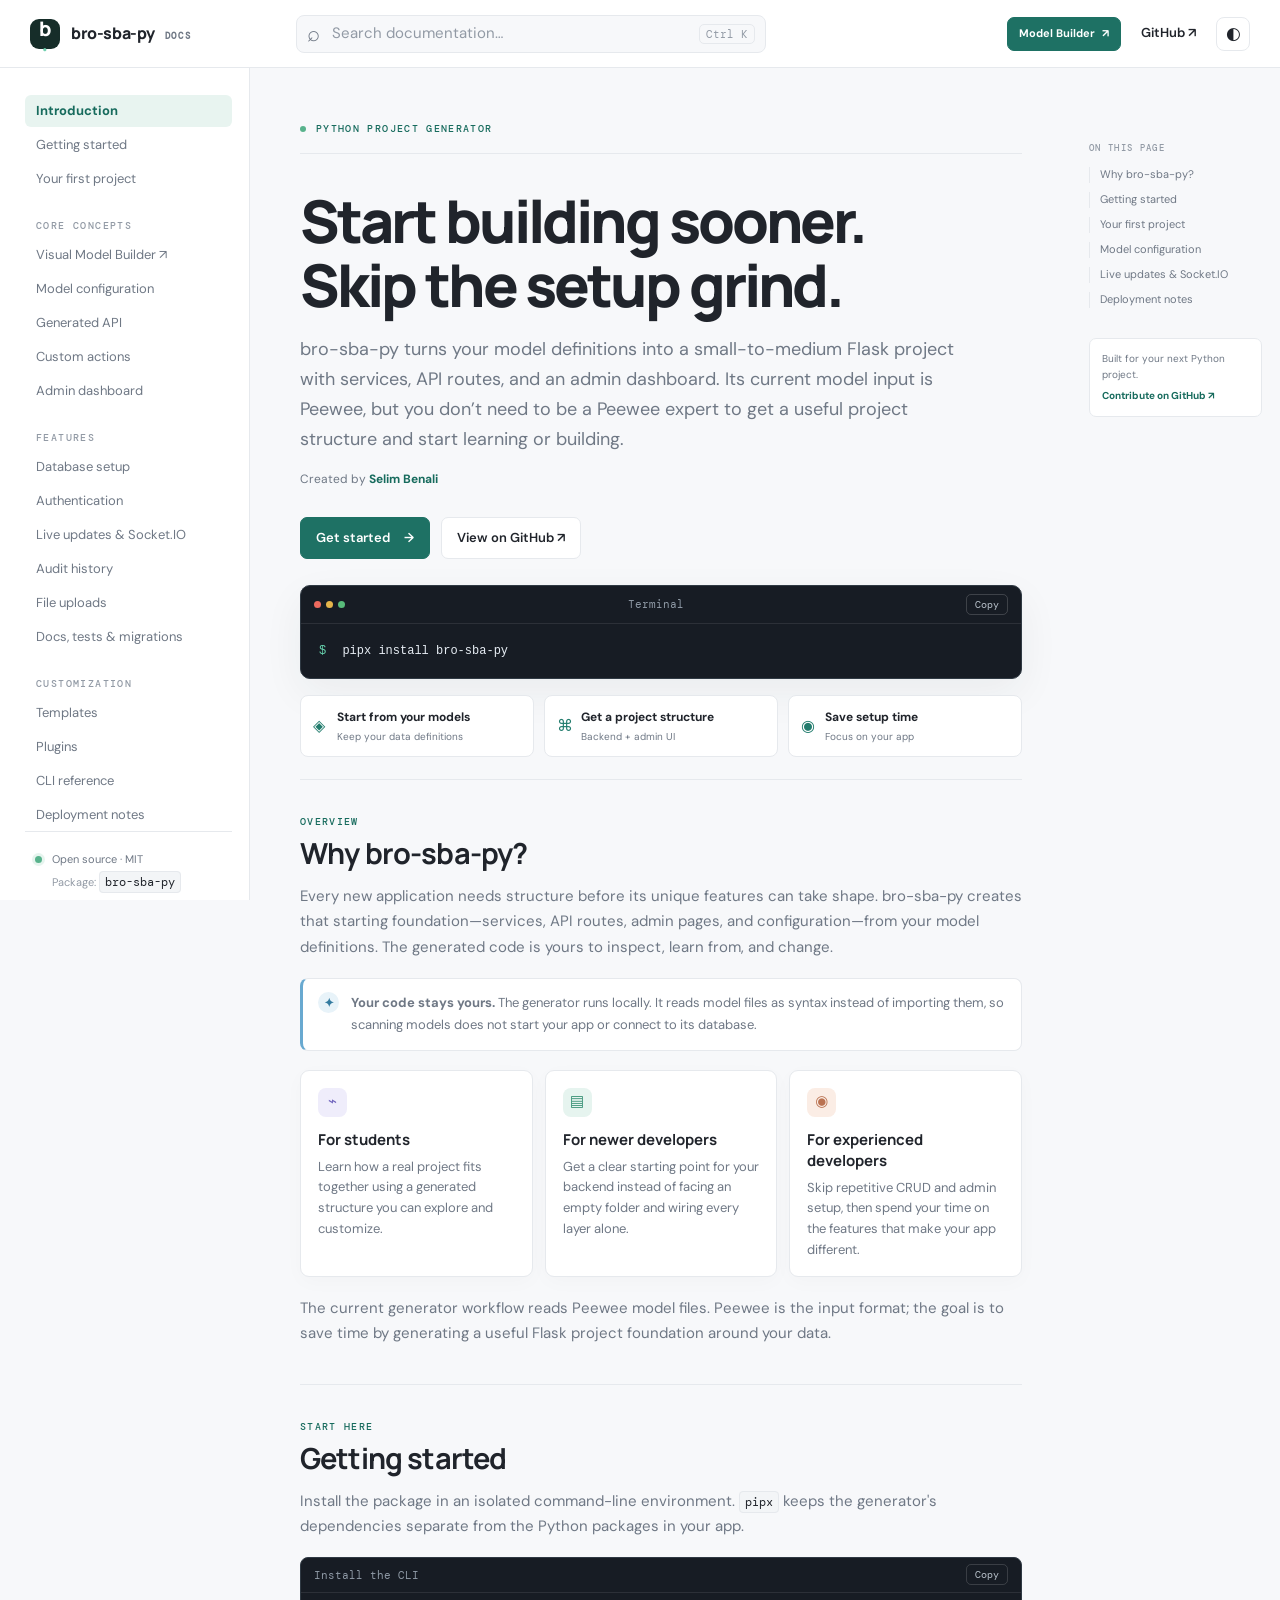
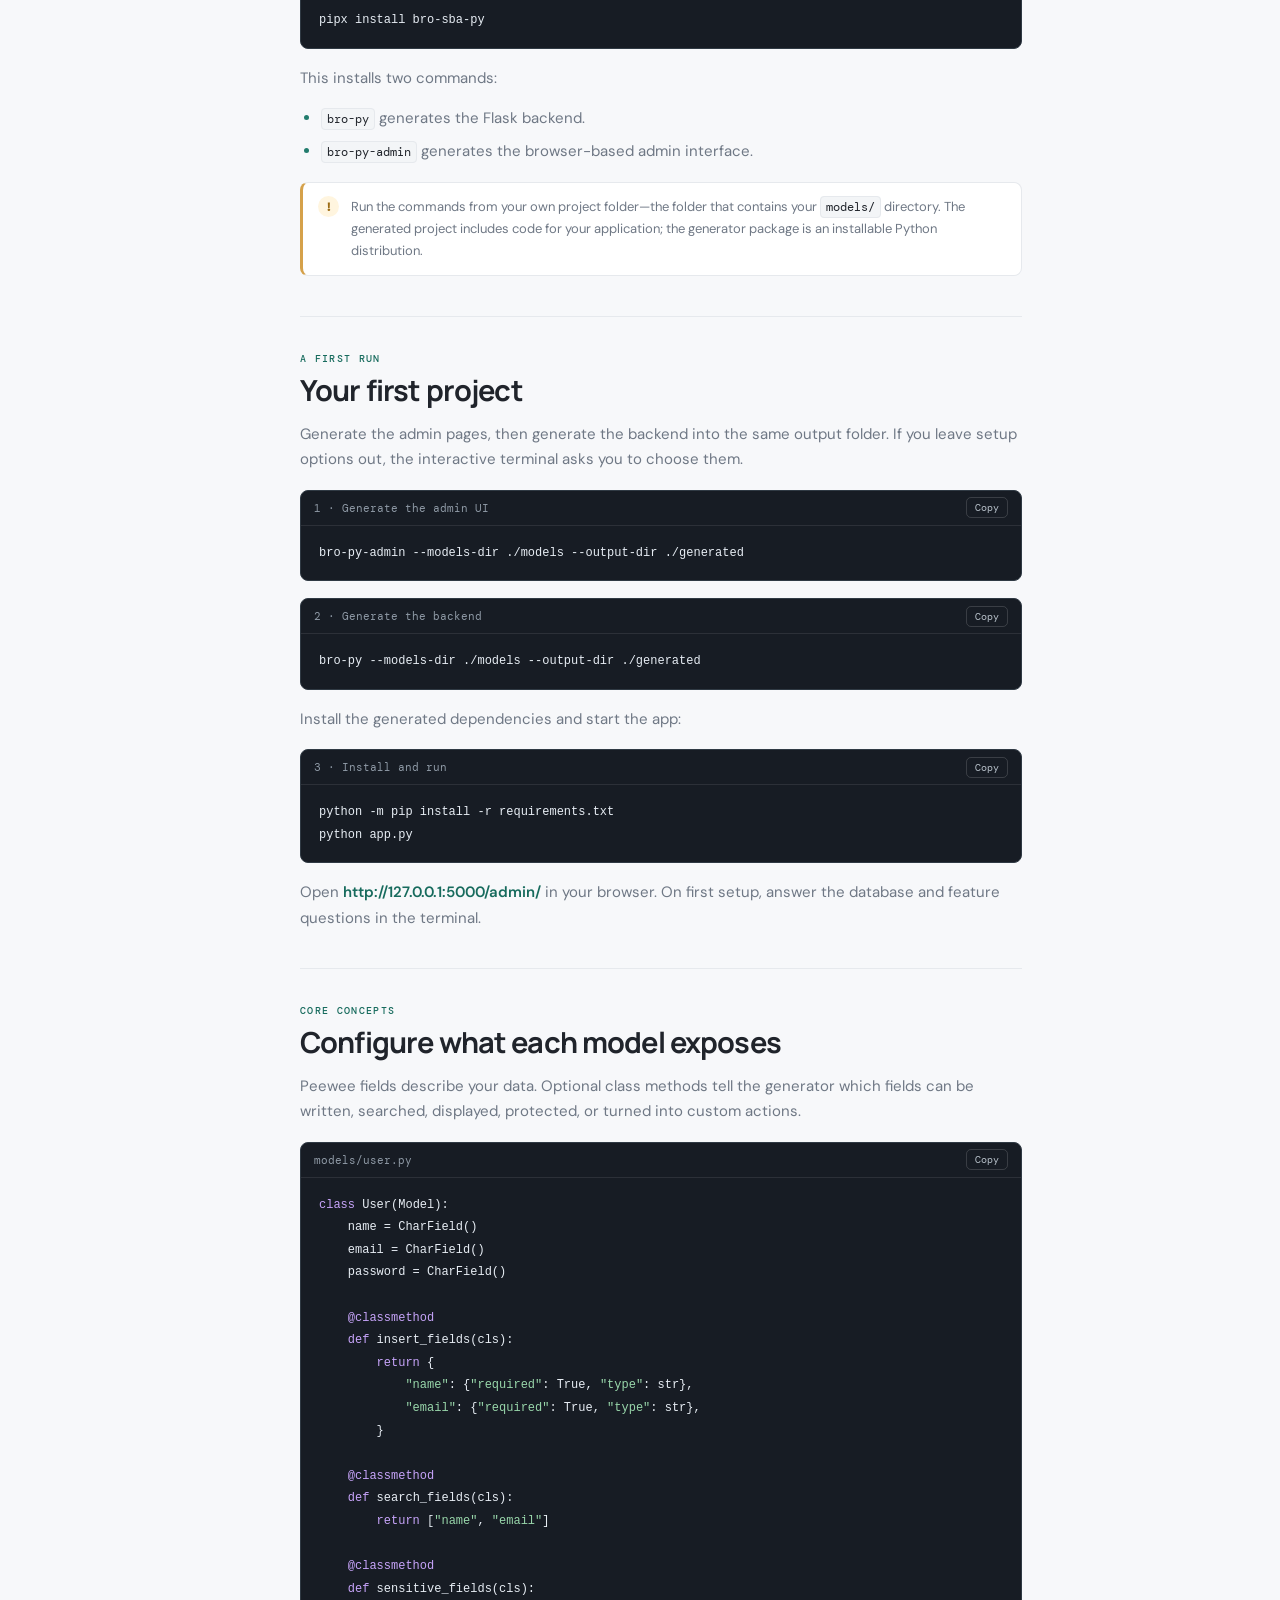
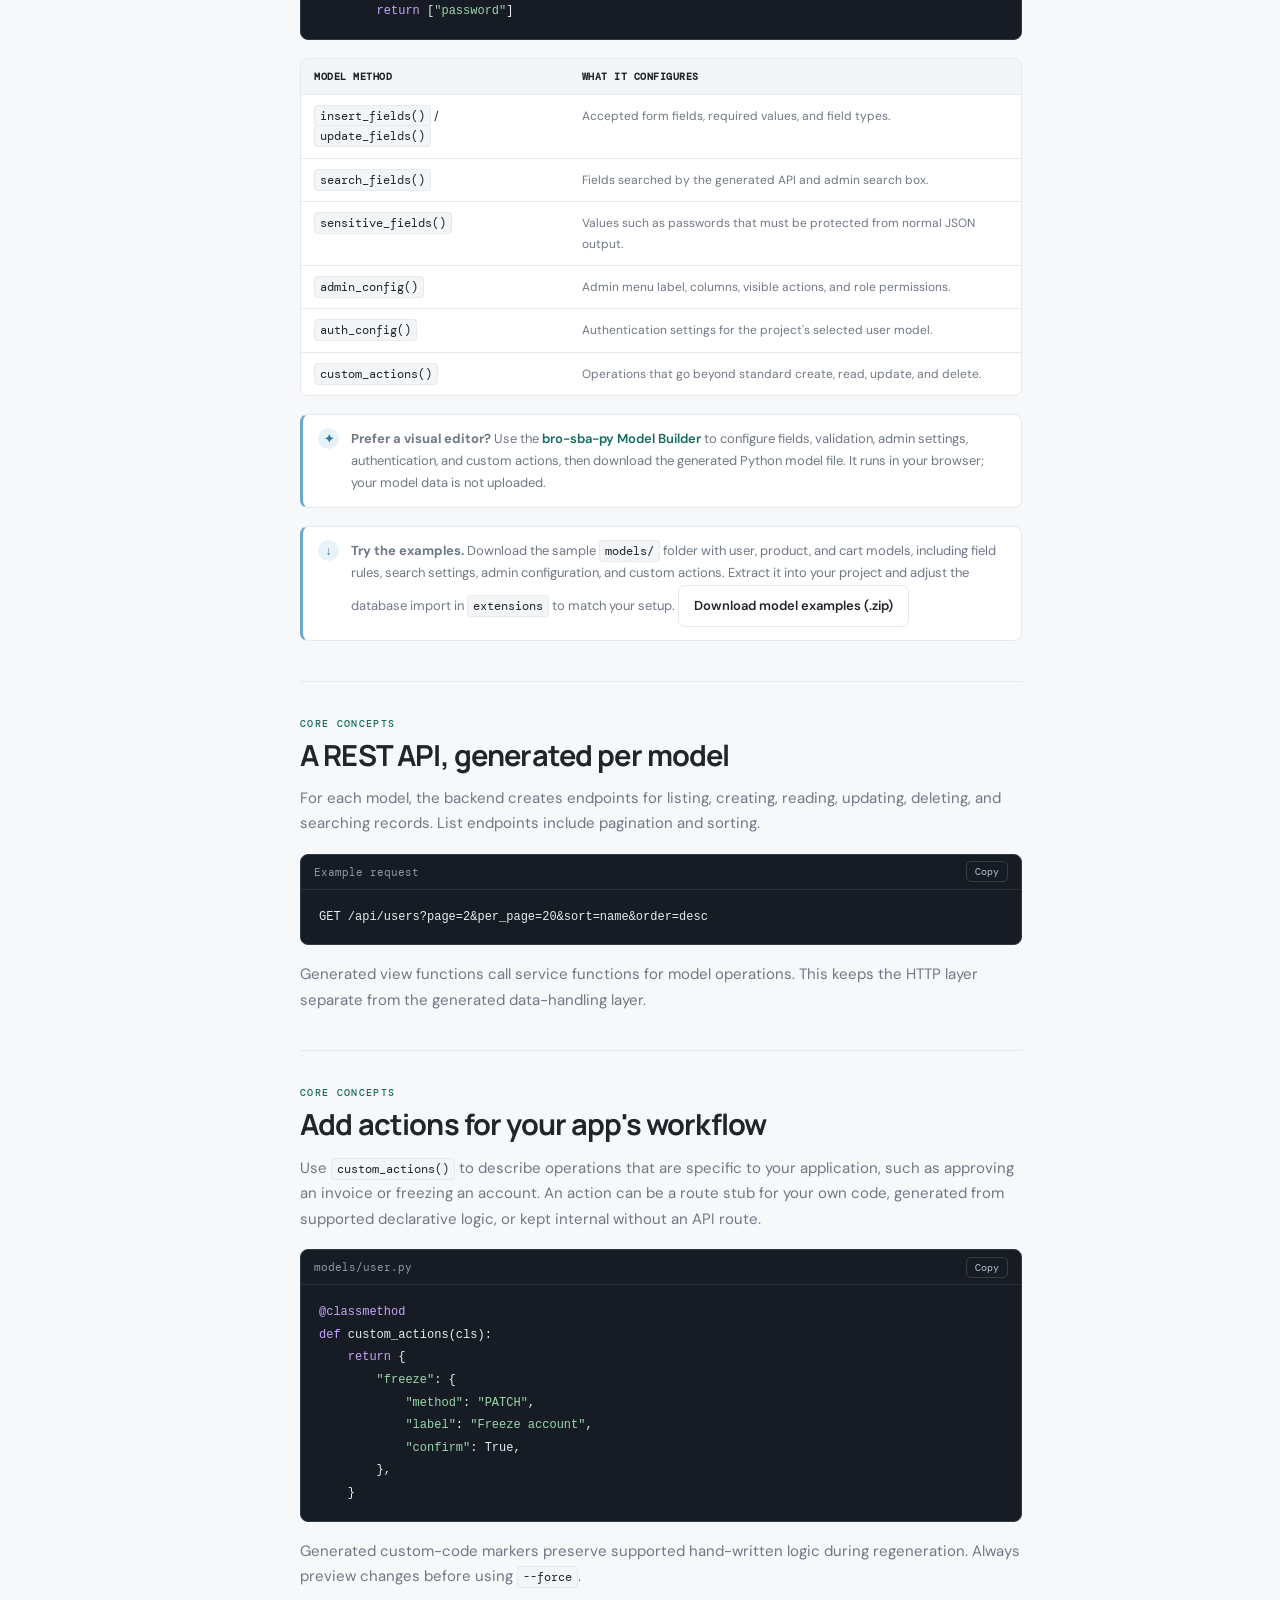
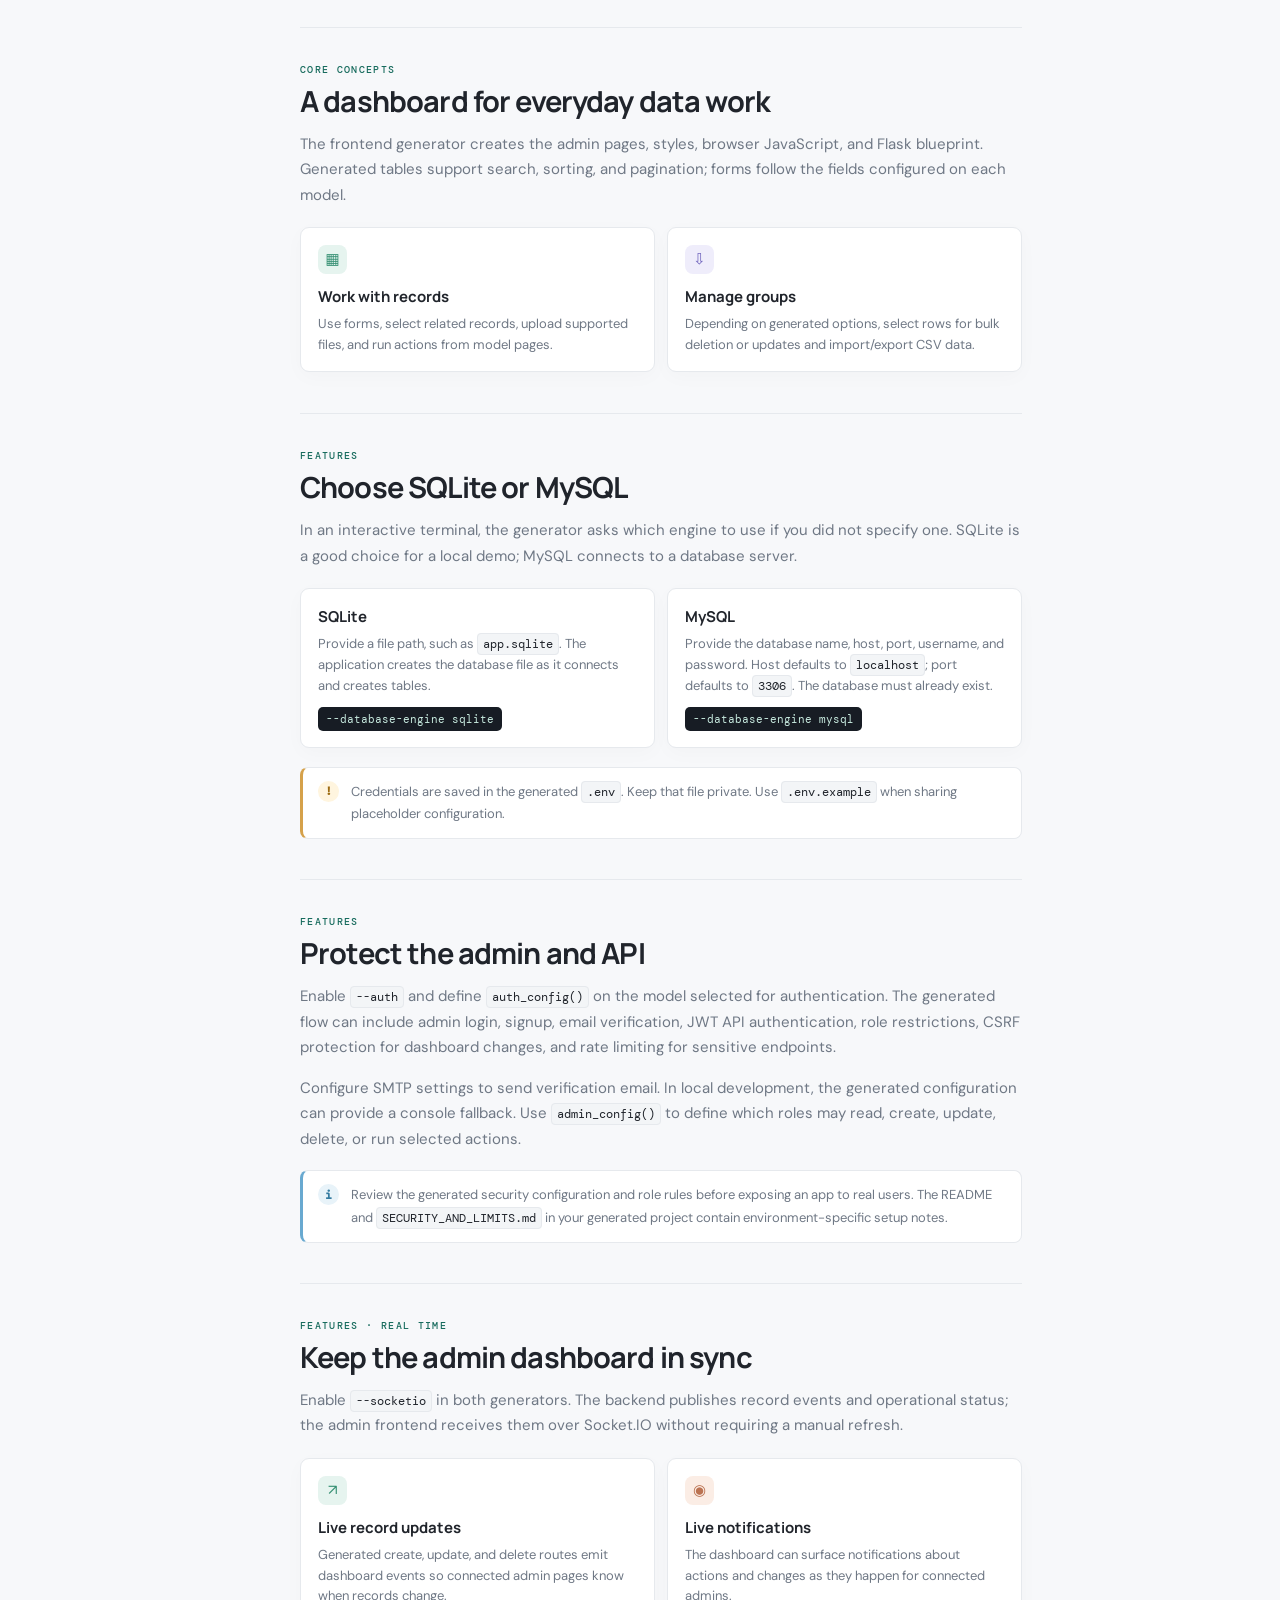
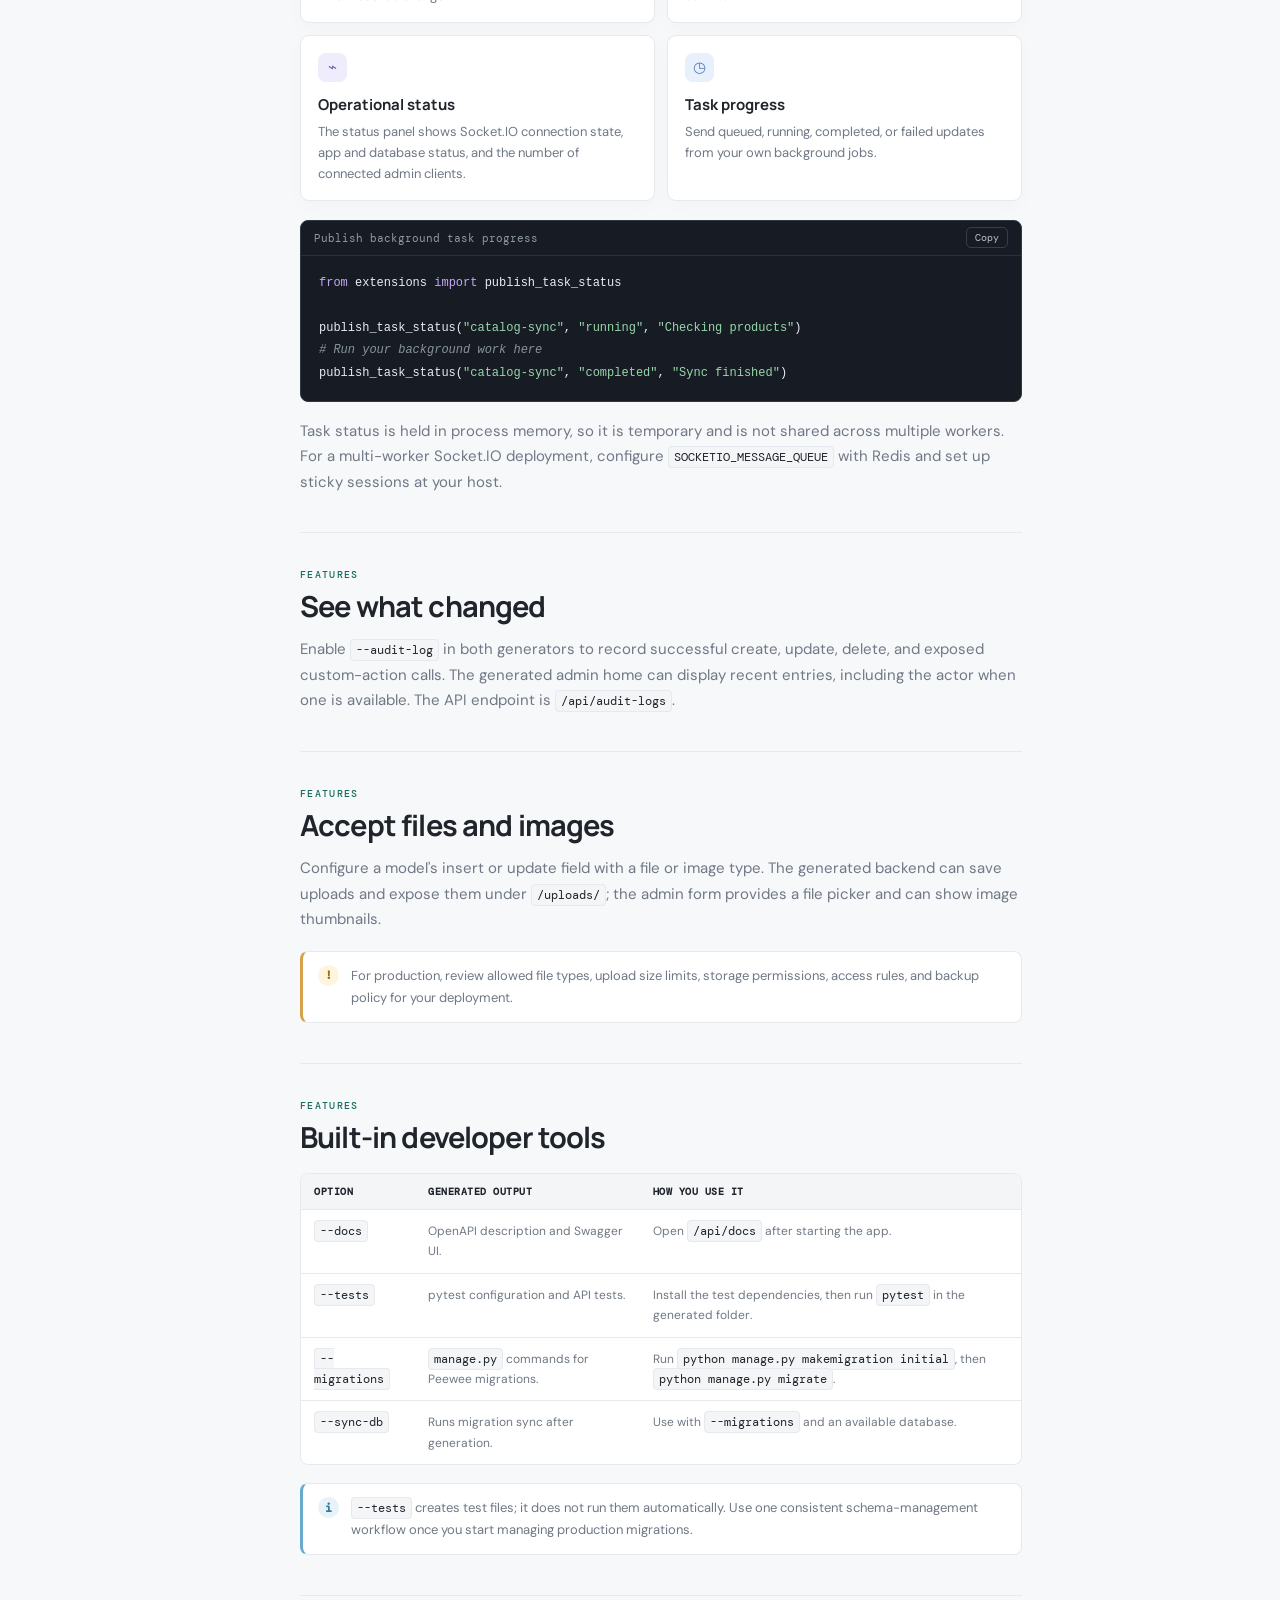
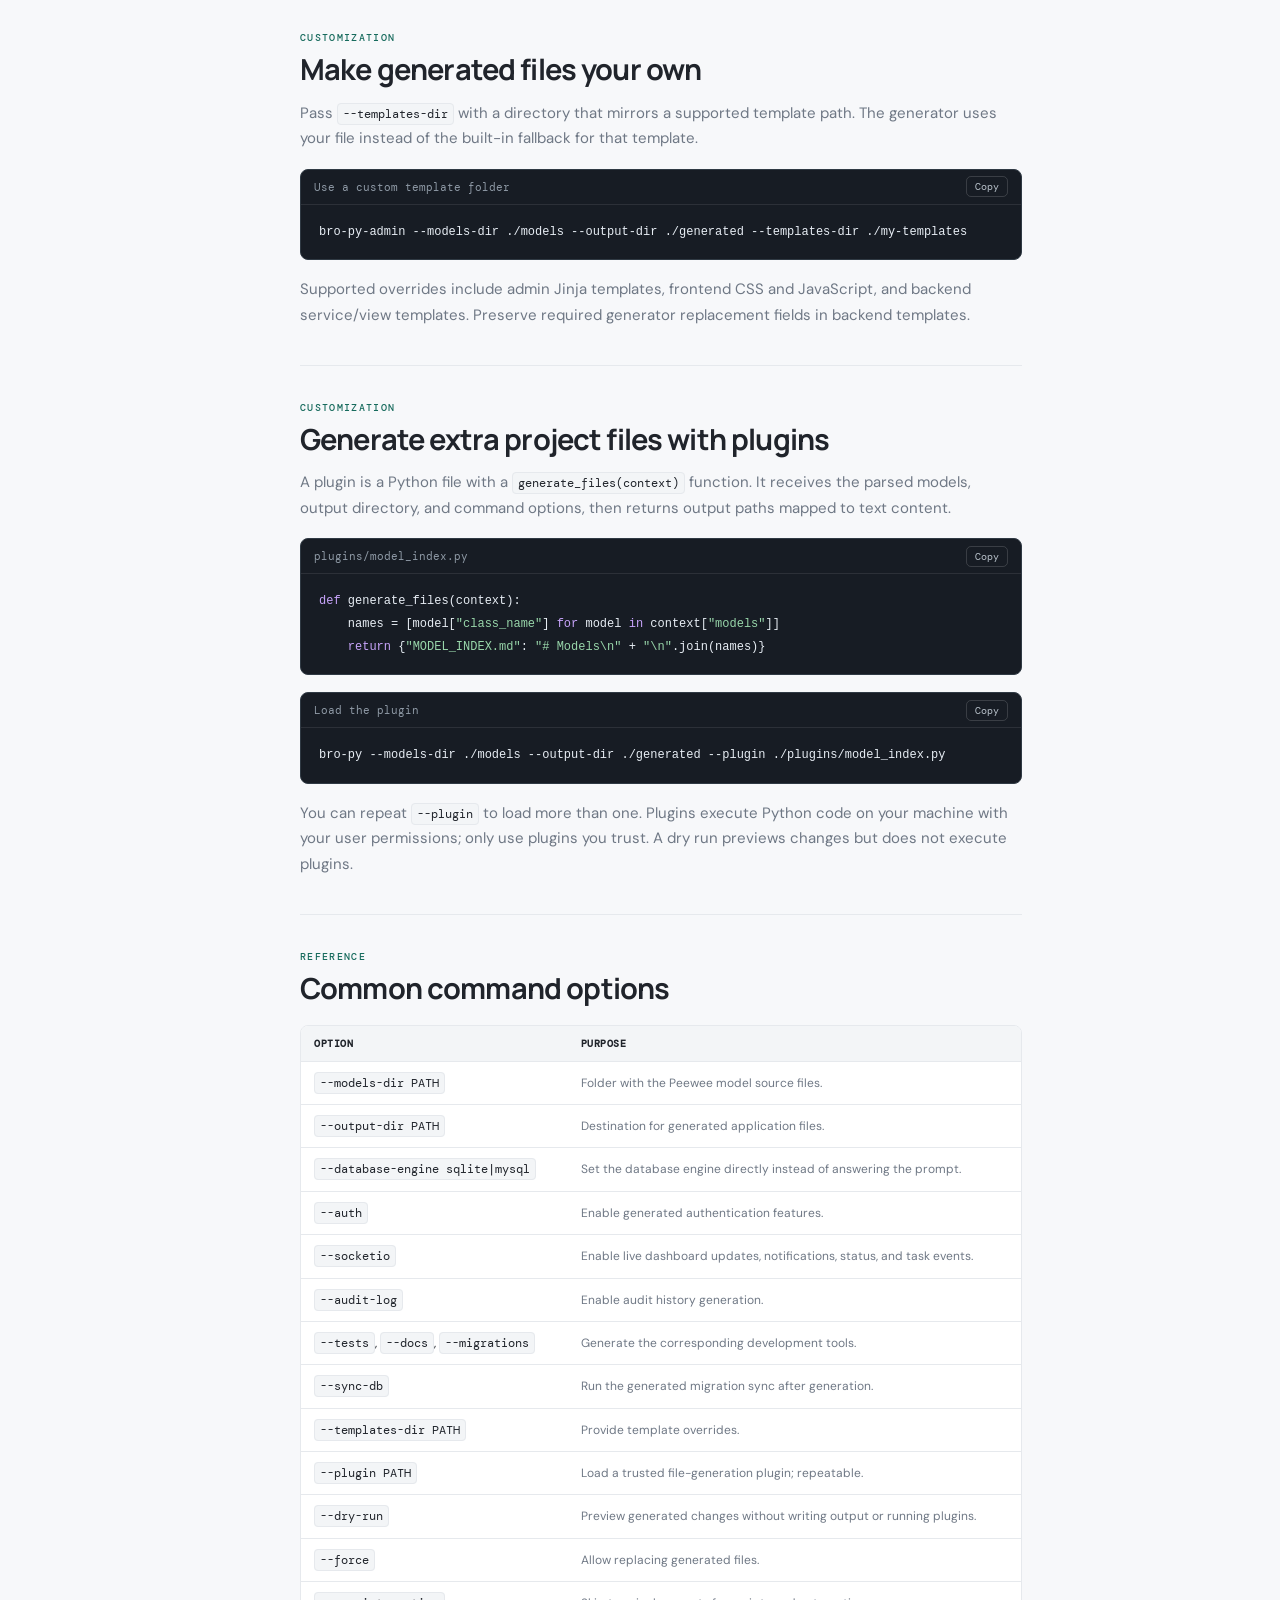
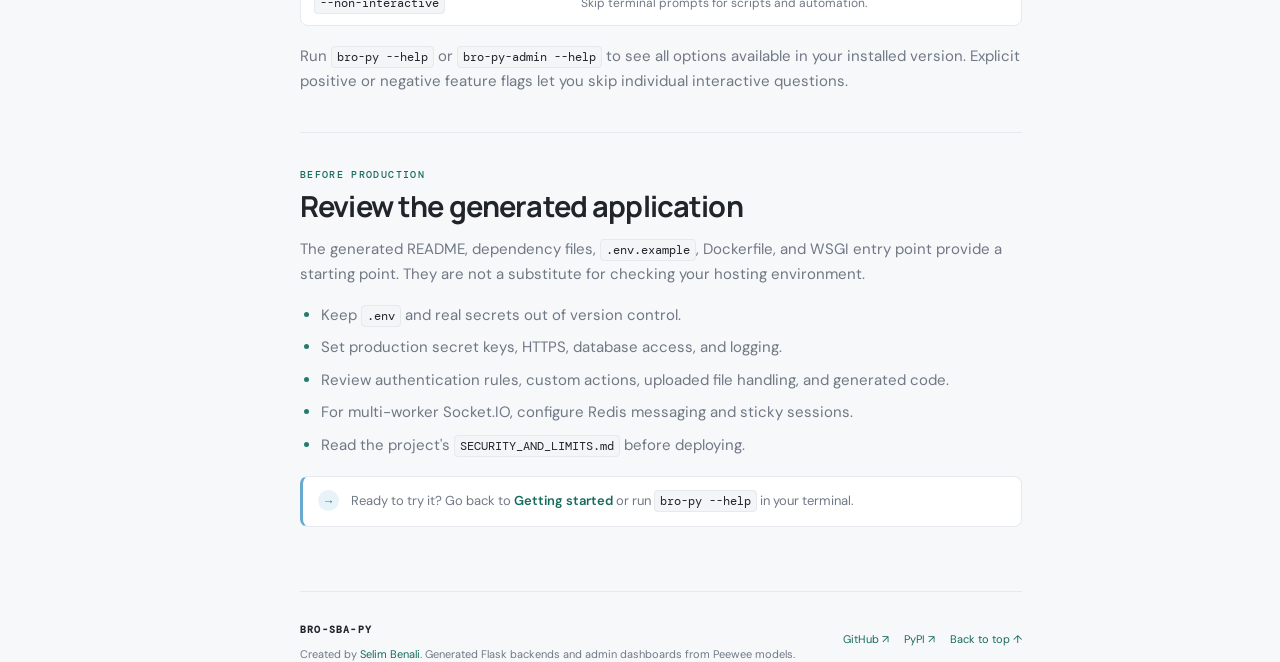
==== commit 6d4776cd: "v0.1.1 (models builder)" ====
--- a/index.html
+++ b/index.html
@@ -68,6 +68,7 @@
         <kbd>Ctrl K</kbd>
       </label>
       <div class="top-actions">
+        <a class="button button-primary builder-link" href="model-builder.html">Model Builder <span aria-hidden="true">↗</span></a>
         <a class="github-link" href="https://github.com/selimbenali/bro-sba-py" target="_blank" rel="noreferrer">GitHub <span aria-hidden="true">↗</span></a>
         <button class="icon-button theme-toggle" id="theme-toggle" aria-label="Switch color theme" title="Switch color theme">◐</button>
       </div>
@@ -80,6 +81,7 @@
           <a class="nav-link" href="#getting-started">Getting started</a>
           <a class="nav-link" href="#quickstart">Your first project</a>
           <div class="nav-group">Core concepts</div>
+          <a class="nav-link" href="model-builder.html">Visual Model Builder ↗</a>
           <a class="nav-link" href="#models">Model configuration</a>
           <a class="nav-link" href="#api">Generated API</a>
           <a class="nav-link" href="#custom-actions">Custom actions</a>
@@ -191,6 +193,7 @@
               <tr><td><code>auth_config()</code></td><td>Authentication settings for the project's selected user model.</td></tr>
               <tr><td><code>custom_actions()</code></td><td>Operations that go beyond standard create, read, update, and delete.</td></tr>
             </tbody></table></div>
+            <div class="callout callout-info"><span>✦</span><p><b>Prefer a visual editor?</b> Use the <a href="model-builder.html">bro-sba-py Model Builder</a> to configure fields, validation, admin settings, authentication, and custom actions, then download the generated Python model file. It runs in your browser; your model data is not uploaded.</p></div>
             <div class="callout callout-info"><span>↓</span><p><b>Try the examples.</b> Download the sample <code>models/</code> folder with user, product, and cart models, including field rules, search settings, admin configuration, and custom actions. Extract it into your project and adjust the database import in <code>extensions</code> to match your setup. <a class="button button-secondary" href="downloads/model-examples.zip" download>Download model examples (.zip)</a></p></div>
           </section>
 
--- a/styles.css
+++ b/styles.css
@@ -4,3 +4,4 @@
 @media(max-width:1200px){.docs-layout{grid-template-columns:230px minmax(0,1fr)}.toc{display:none}.article{padding-inline:clamp(24px,6vw,65px)}}
 @media(max-width:760px){.topbar{height:58px;gap:11px;padding:0 13px}.mobile-menu{display:grid;flex:none;width:31px;height:31px;font-size:15px}.brand{min-width:0;font-size:14px}.brand-mark{width:27px;height:27px}.brand small{font-size:8px}.search-wrap{width:auto;flex:1;height:34px;padding:0 8px}.search-wrap kbd{display:none}.top-actions{gap:9px}.github-link{display:none}.theme-toggle{width:31px;height:31px}.docs-layout{display:block}.sidebar{width:min(300px,88vw);height:calc(100dvh - 58px);position:fixed;z-index:25;top:58px;left:0;transform:translateX(-105%);transition:transform .2s ease;box-shadow:var(--shadow)}.sidebar.open{transform:translateX(0)}.article{padding:38px 20px 25px}.hero-section h1{font-size:clamp(36px,10vw,52px);letter-spacing:-2.1px}.lead{font-size:16px}.feature-strip{grid-template-columns:1fr}.feature-strip>div{padding:9px 12px}.card-grid.three,.card-grid.two{grid-template-columns:1fr}.doc-section{padding-top:29px}.doc-section h2{font-size:25px}.article-footer{flex-direction:column}.footer-links{flex-wrap:wrap}.search-wrap:focus-within{position:absolute;left:54px;right:58px;width:auto;background:var(--panel)} }
 .creator-credit{margin:8px 0 0;color:var(--muted);font-size:12px}.creator-credit a{font-weight:700}
+.builder-link{min-height:34px;gap:7px;padding:0 11px;font-size:11px;white-space:nowrap}@media(max-width:760px){.builder-link{display:none}}
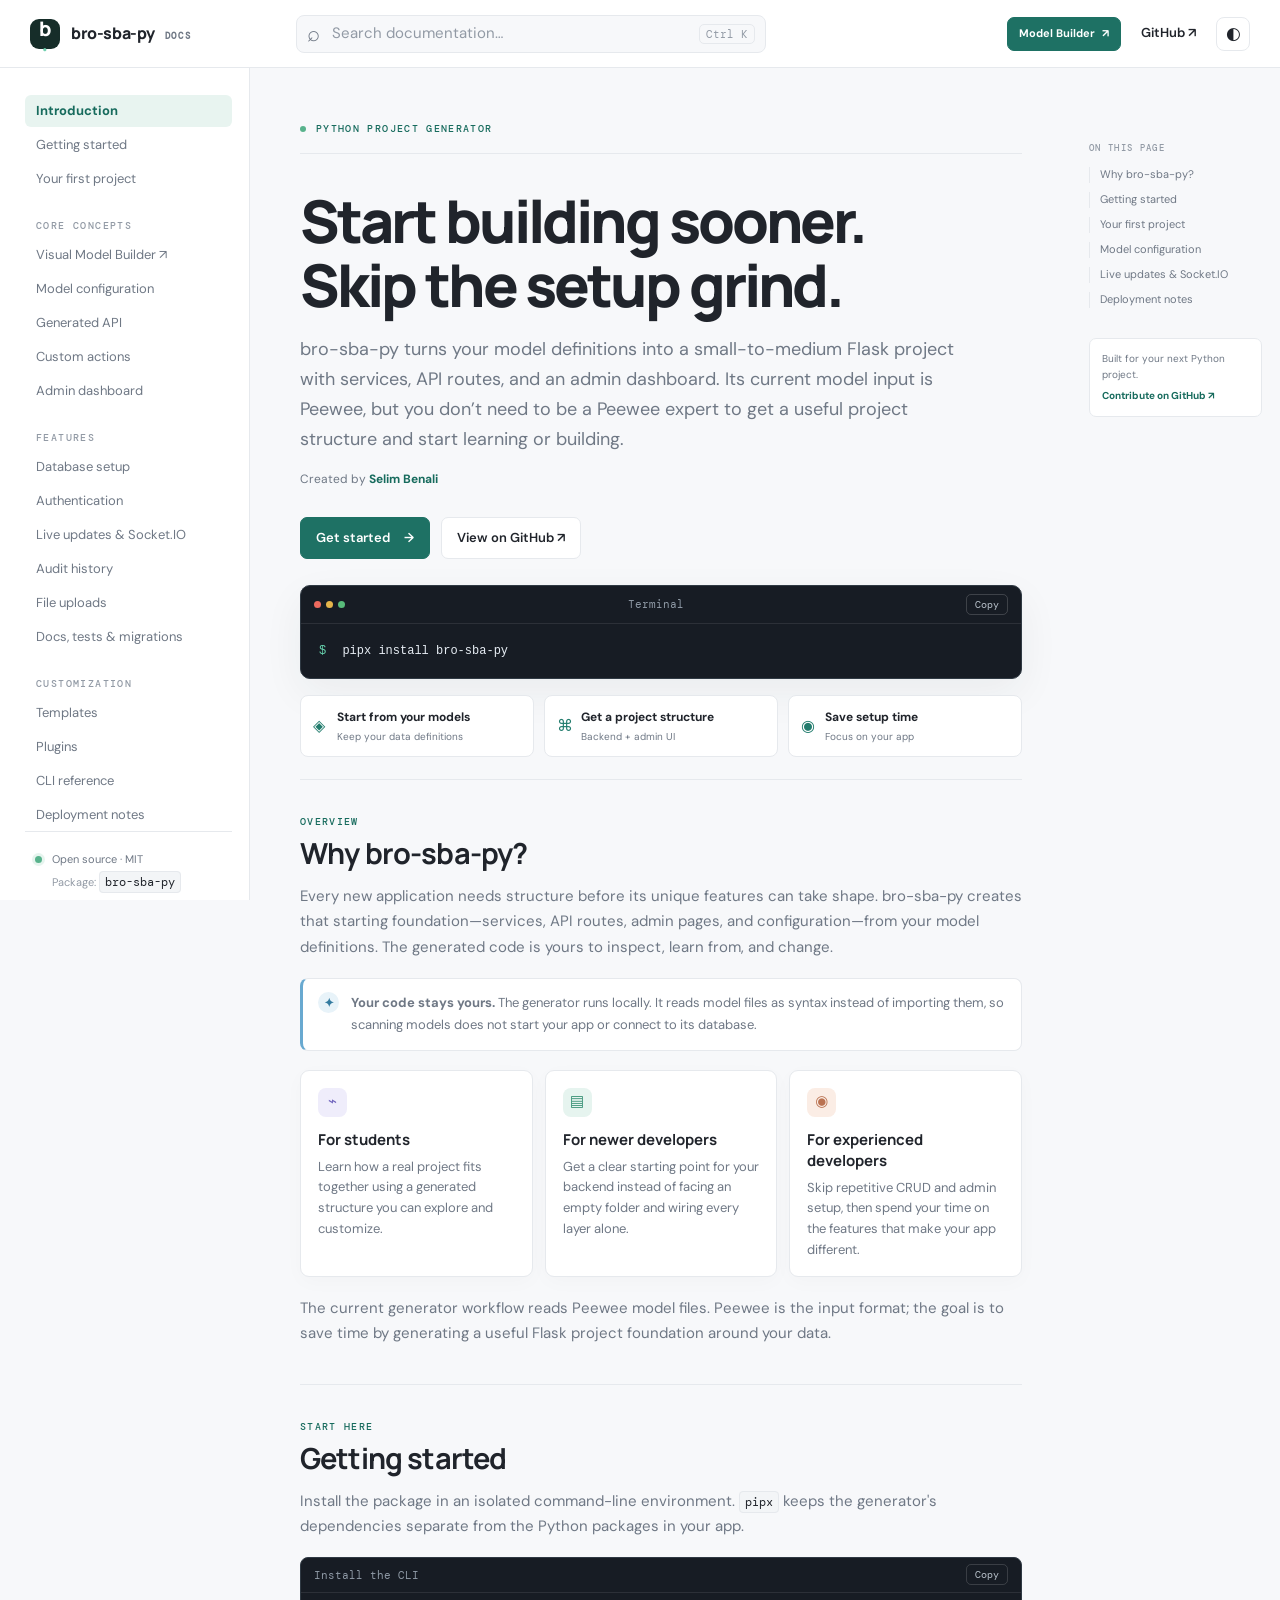
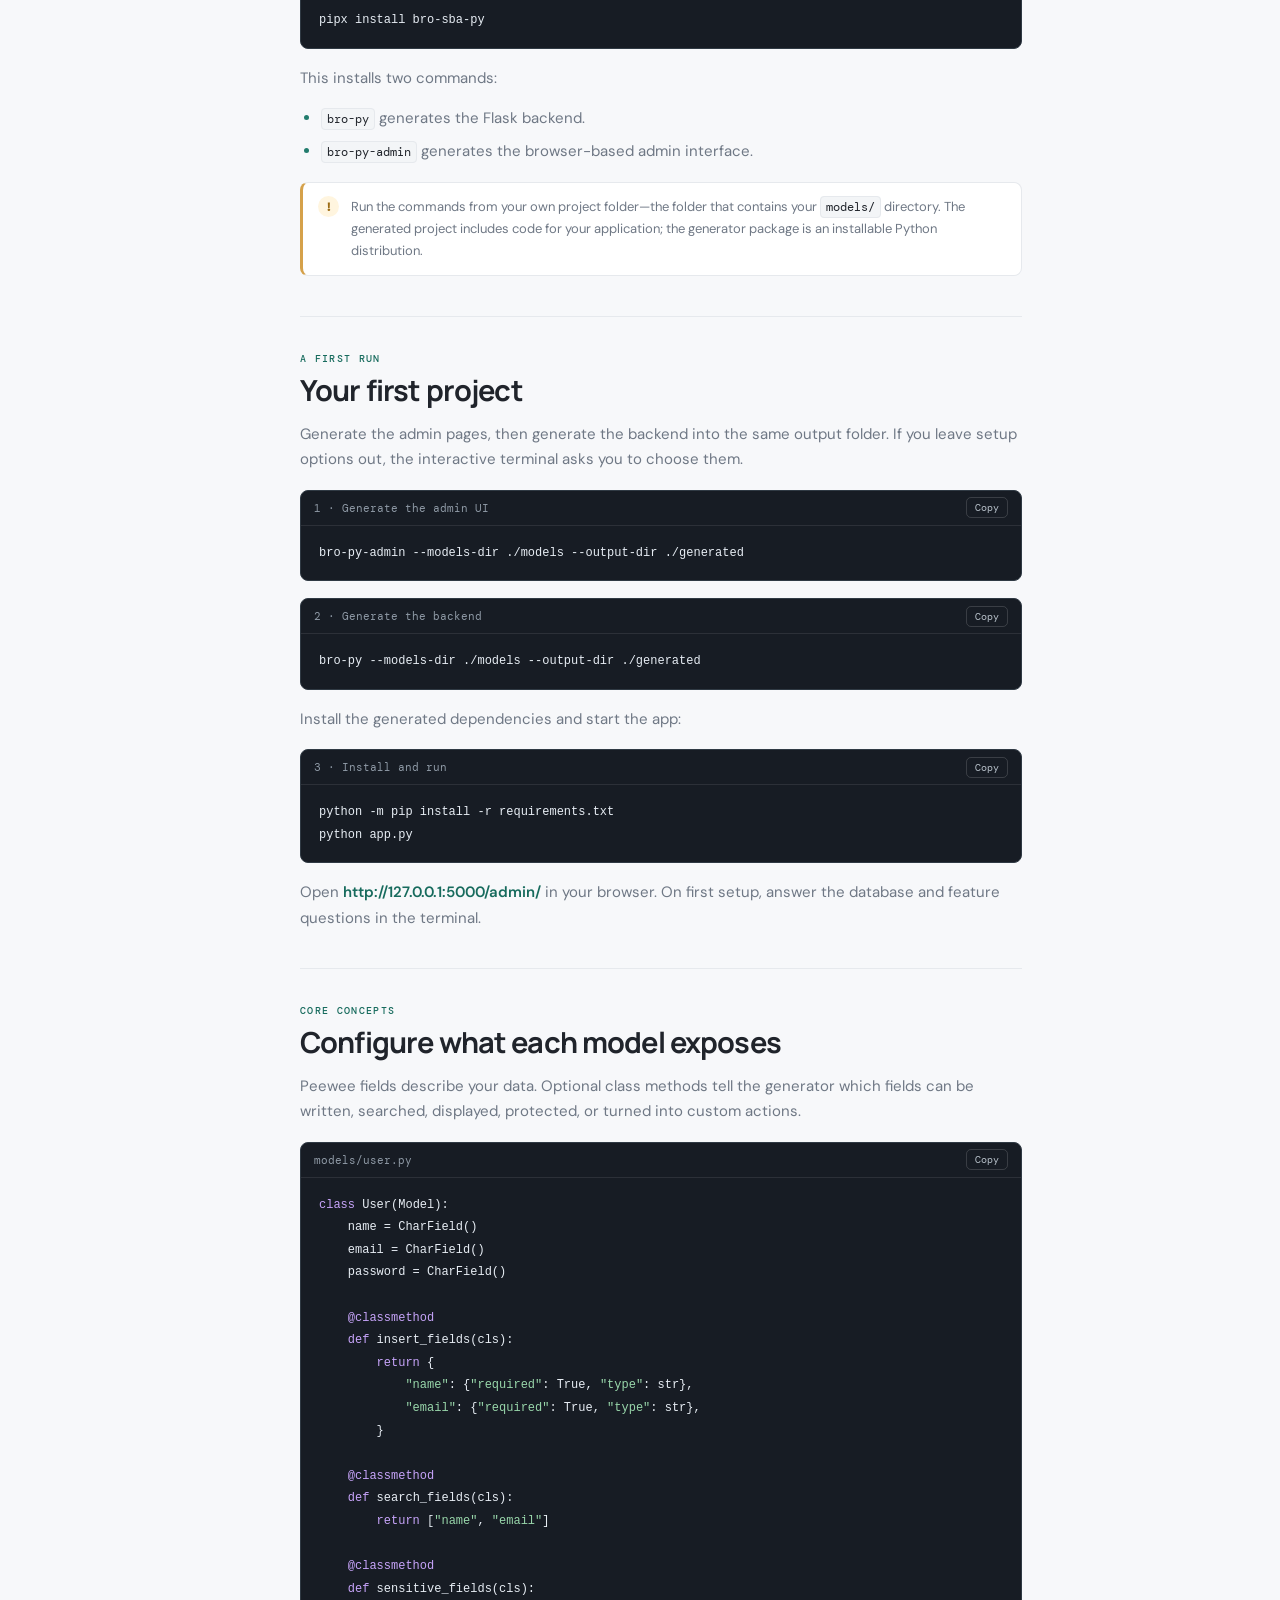
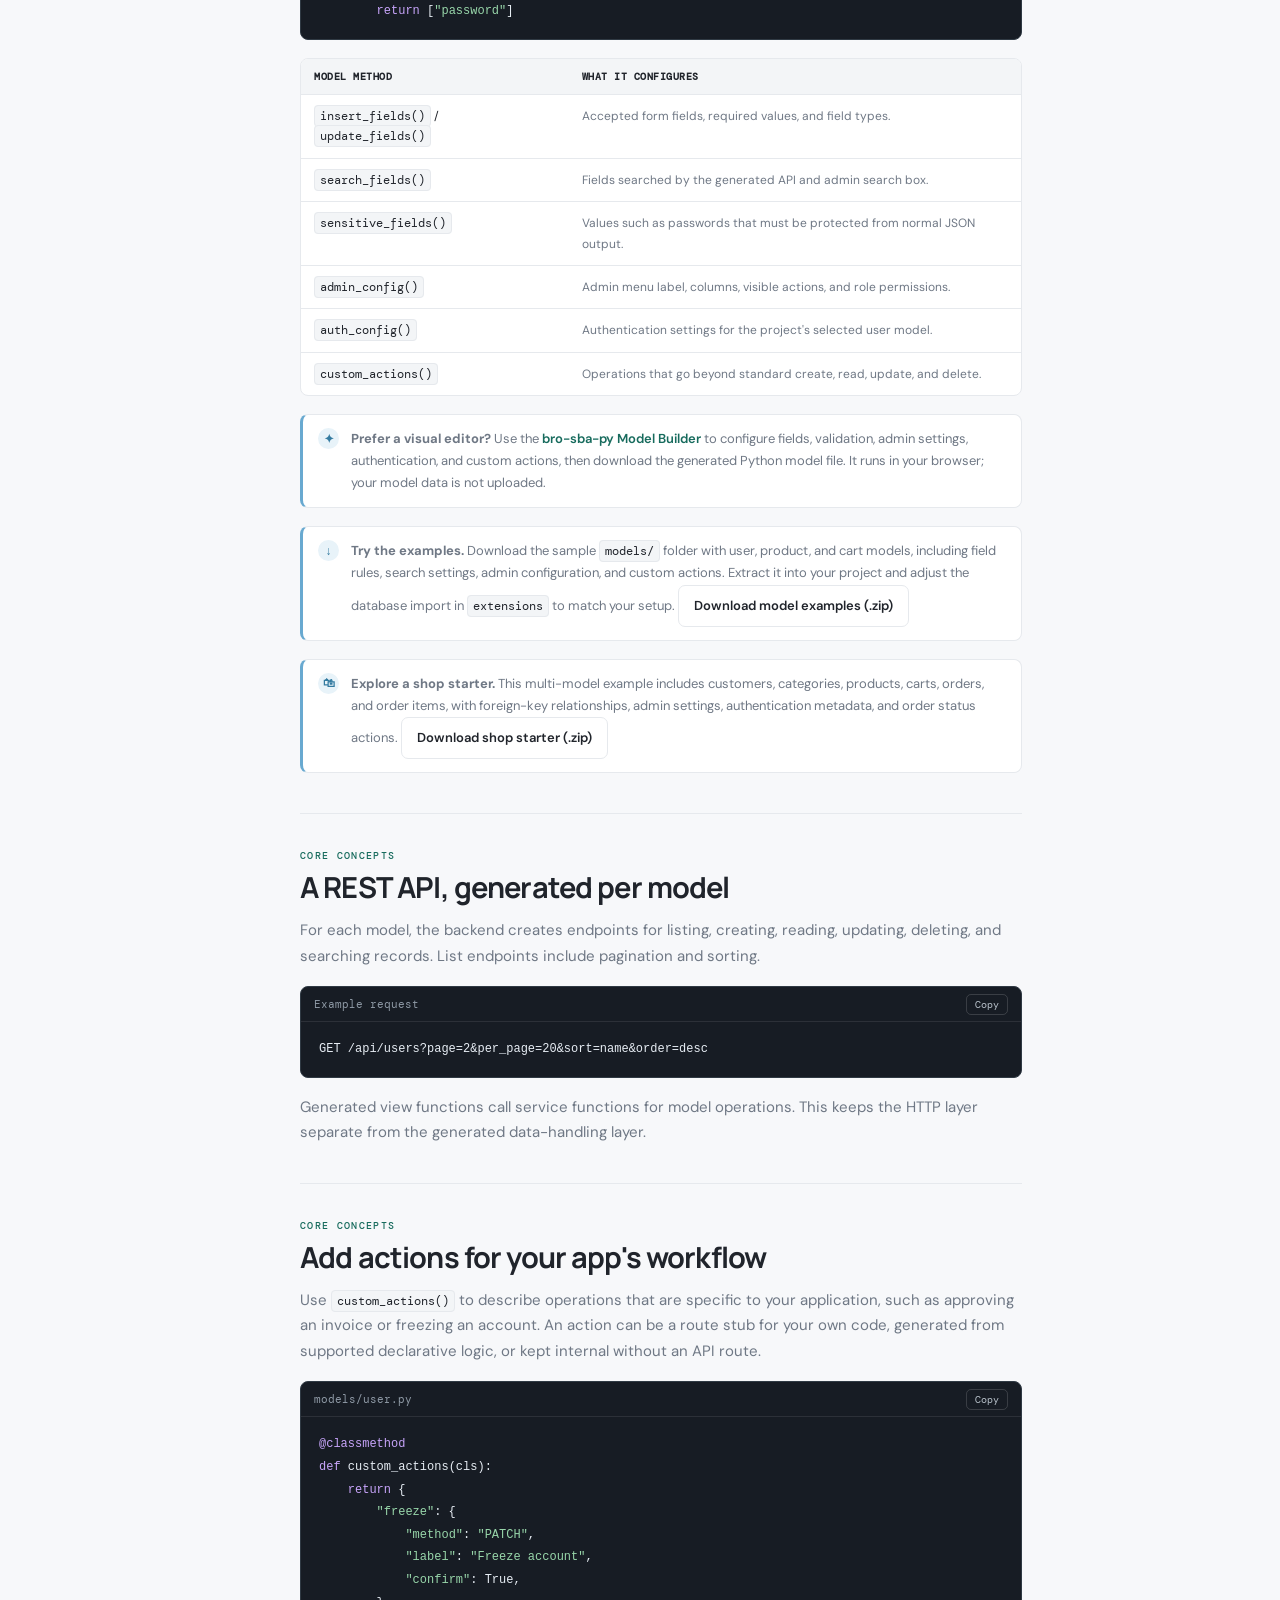
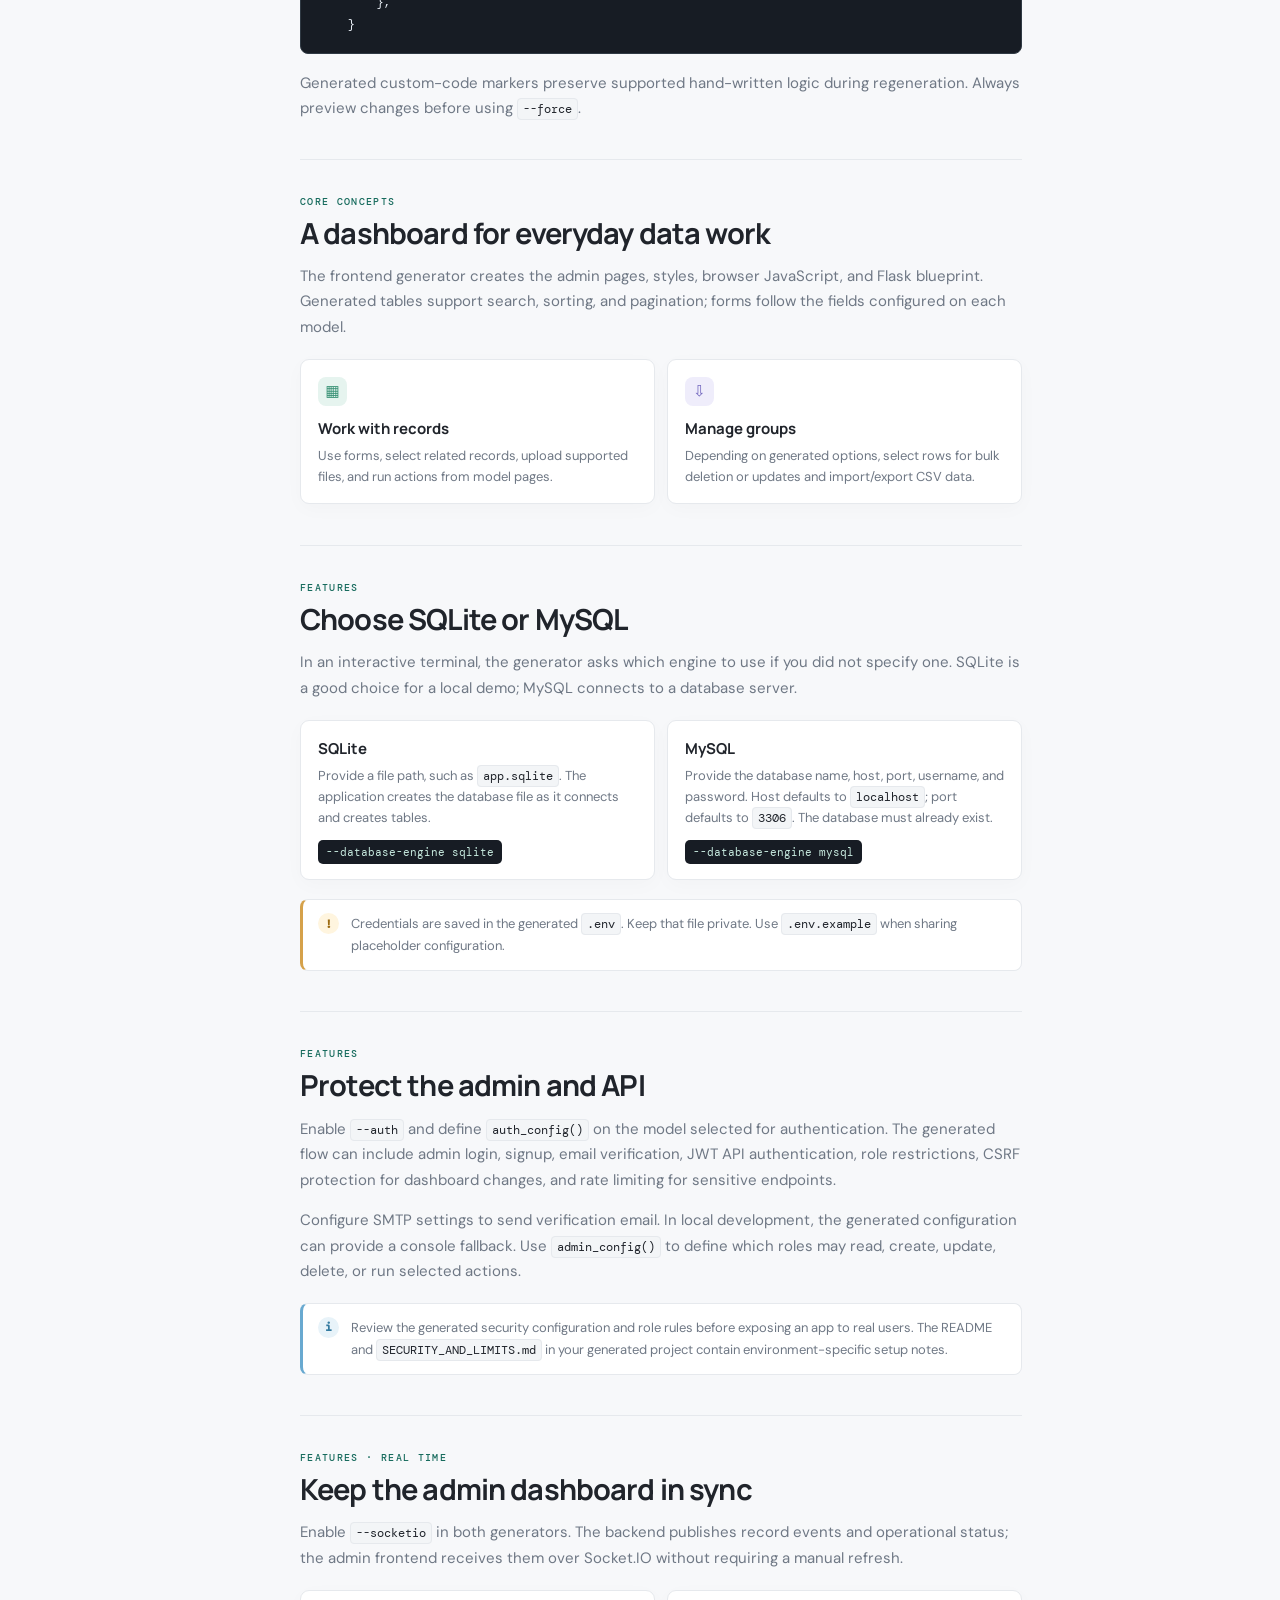
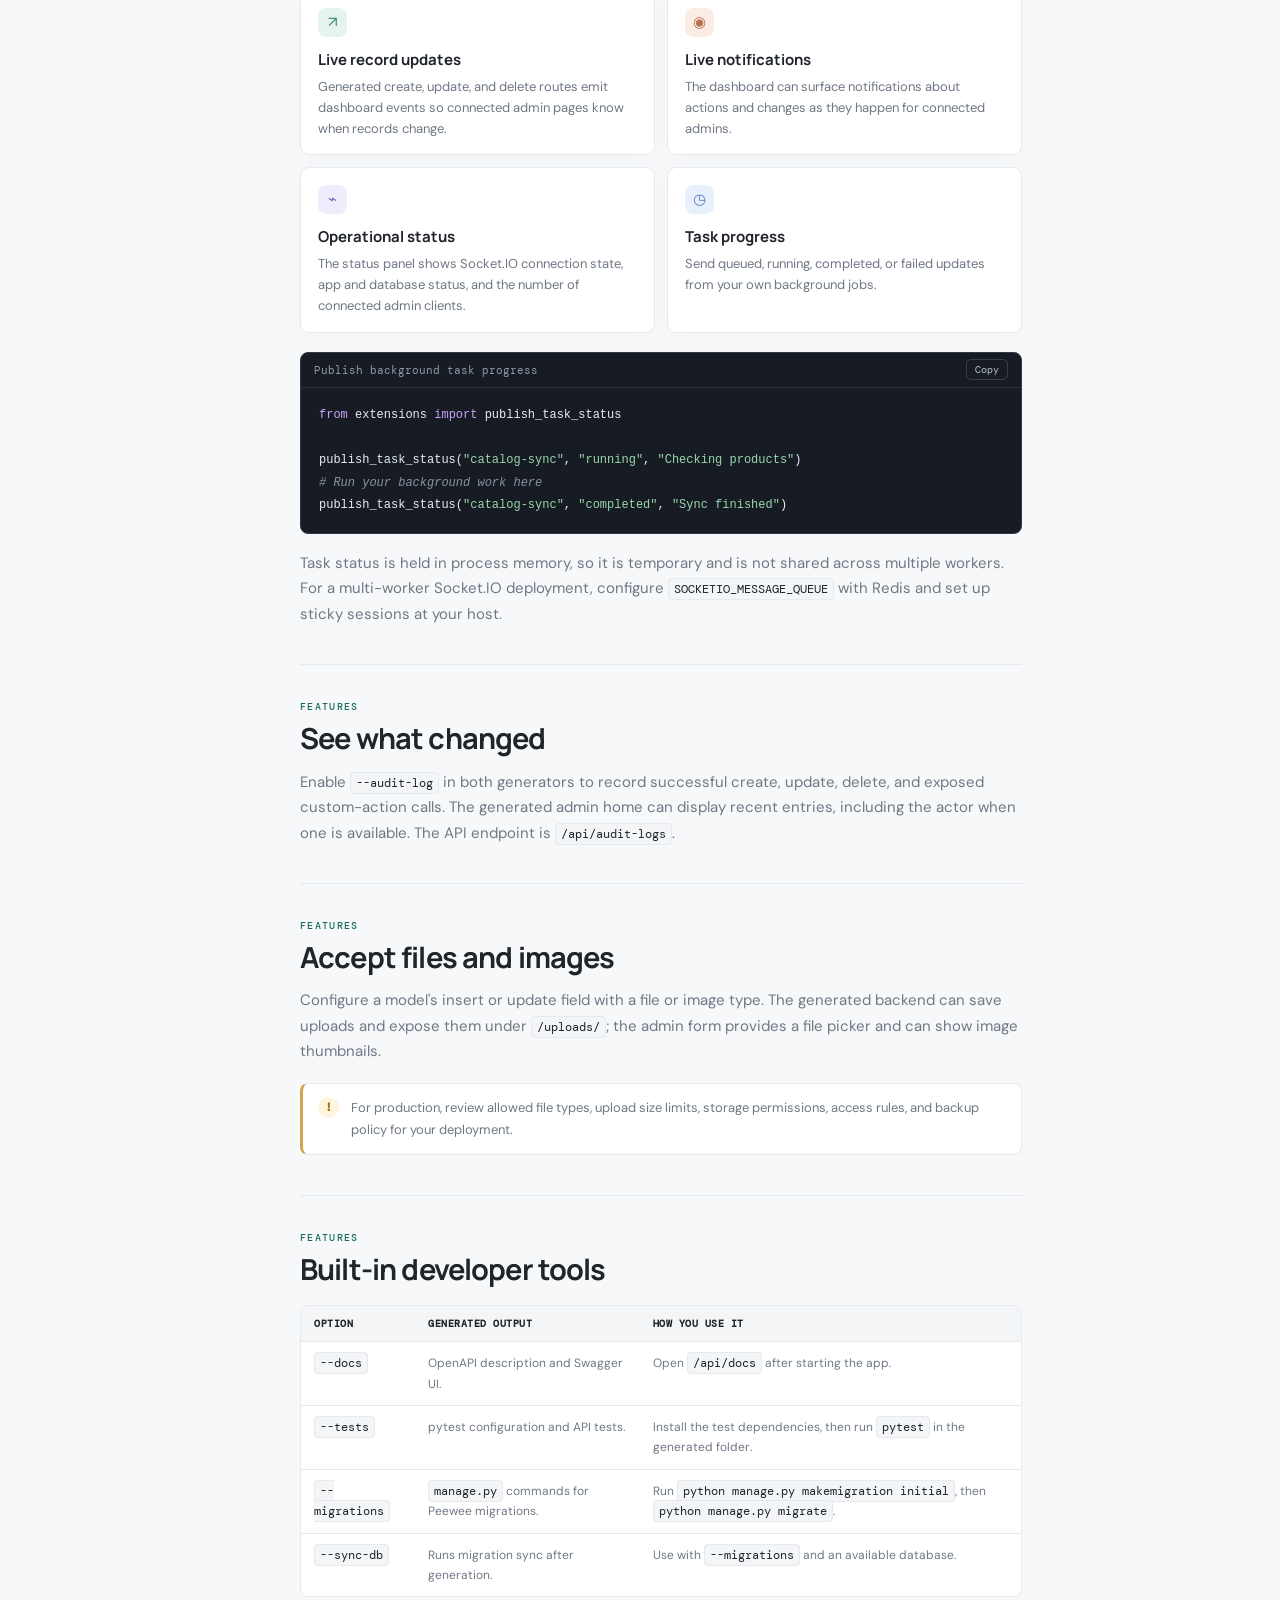
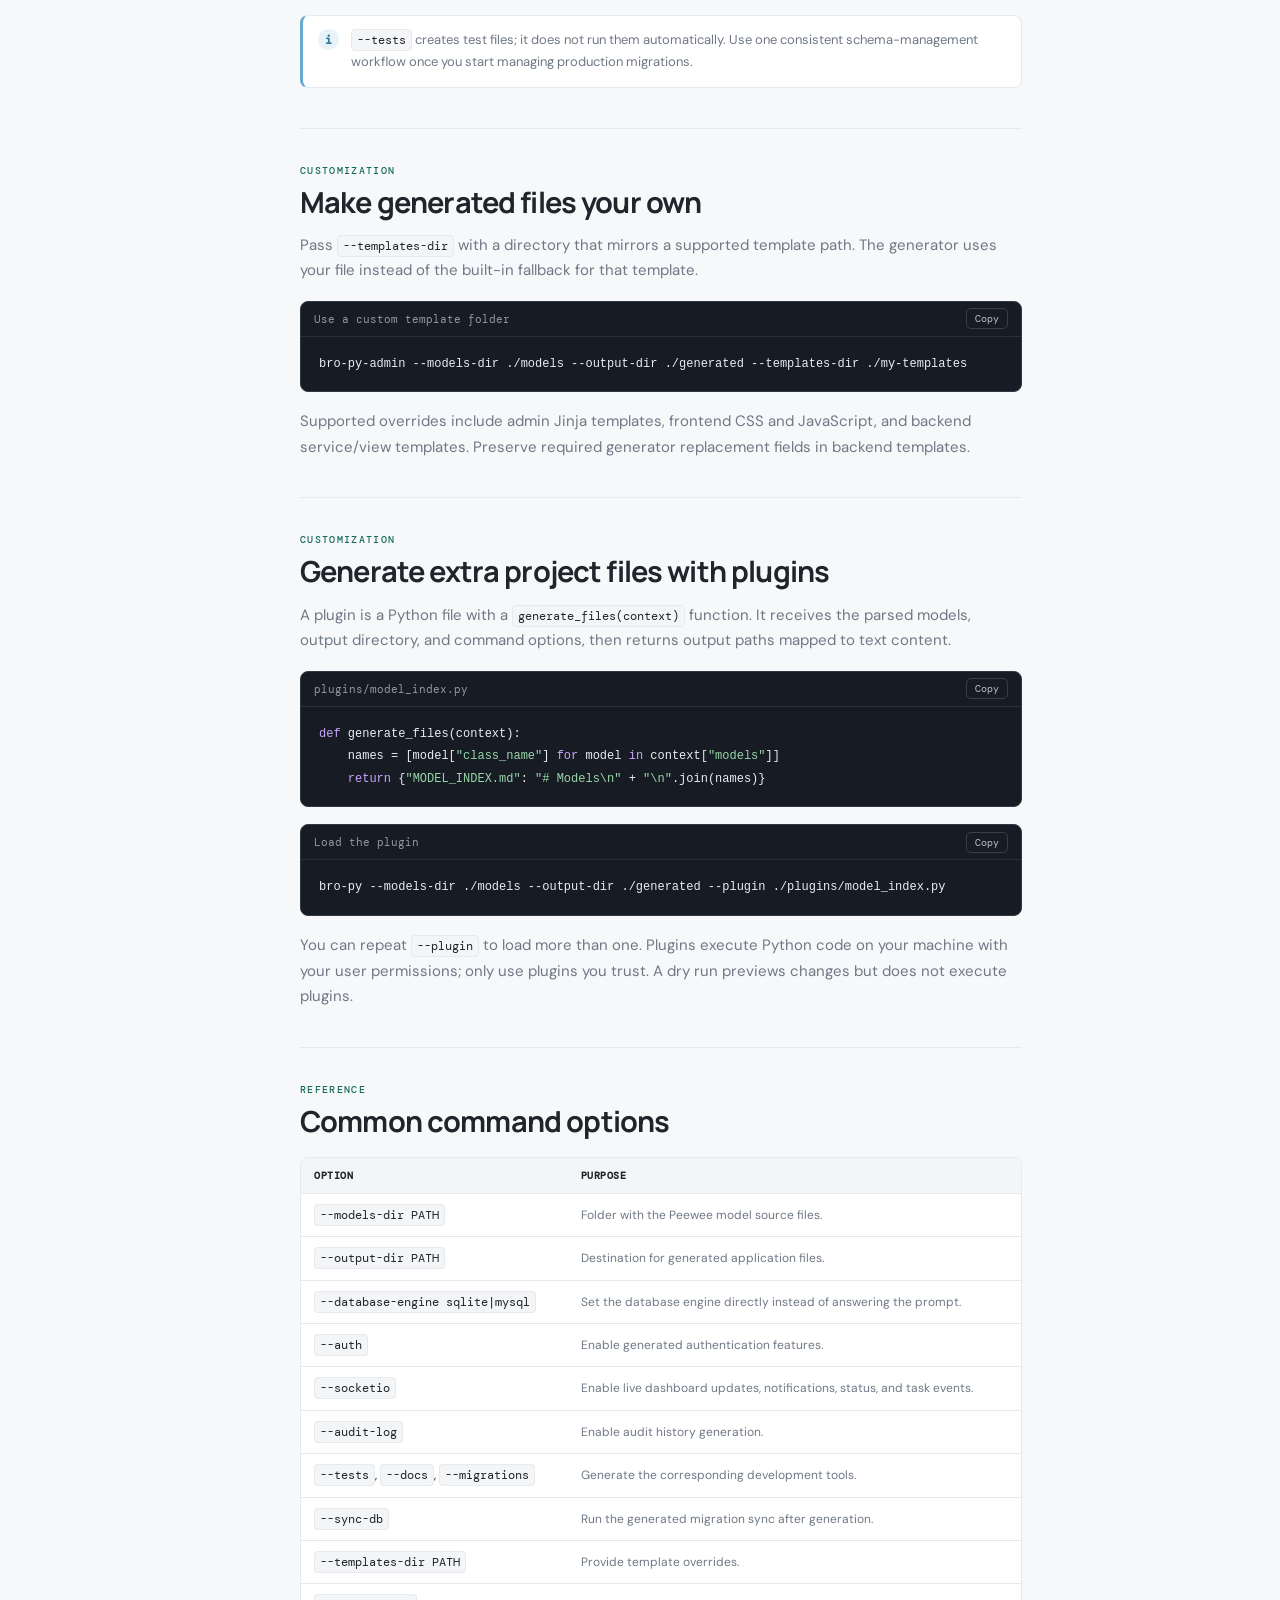
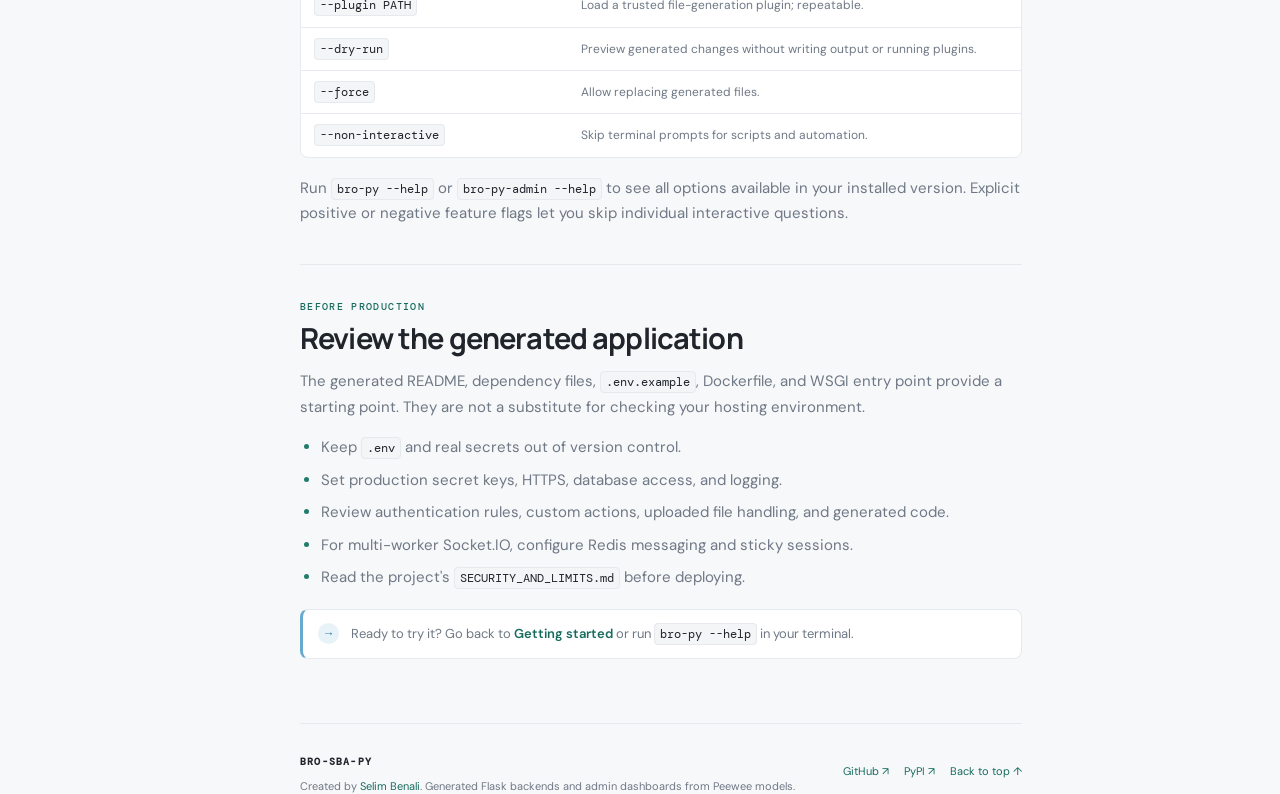
==== commit 07fd0721: "v0.1.1" ====
--- a/index.html
+++ b/index.html
@@ -195,6 +195,7 @@
             </tbody></table></div>
             <div class="callout callout-info"><span>✦</span><p><b>Prefer a visual editor?</b> Use the <a href="model-builder.html">bro-sba-py Model Builder</a> to configure fields, validation, admin settings, authentication, and custom actions, then download the generated Python model file. It runs in your browser; your model data is not uploaded.</p></div>
             <div class="callout callout-info"><span>↓</span><p><b>Try the examples.</b> Download the sample <code>models/</code> folder with user, product, and cart models, including field rules, search settings, admin configuration, and custom actions. Extract it into your project and adjust the database import in <code>extensions</code> to match your setup. <a class="button button-secondary" href="downloads/model-examples.zip" download>Download model examples (.zip)</a></p></div>
+            <div class="callout callout-info"><span>🛍</span><p><b>Explore a shop starter.</b> This multi-model example includes customers, categories, products, carts, orders, and order items, with foreign-key relationships, admin settings, authentication metadata, and order status actions. <a class="button button-secondary" href="downloads/shop-starter.zip" download>Download shop starter (.zip)</a></p></div>
           </section>
 
           <section class="doc-section" id="api" data-title="Generated API">
